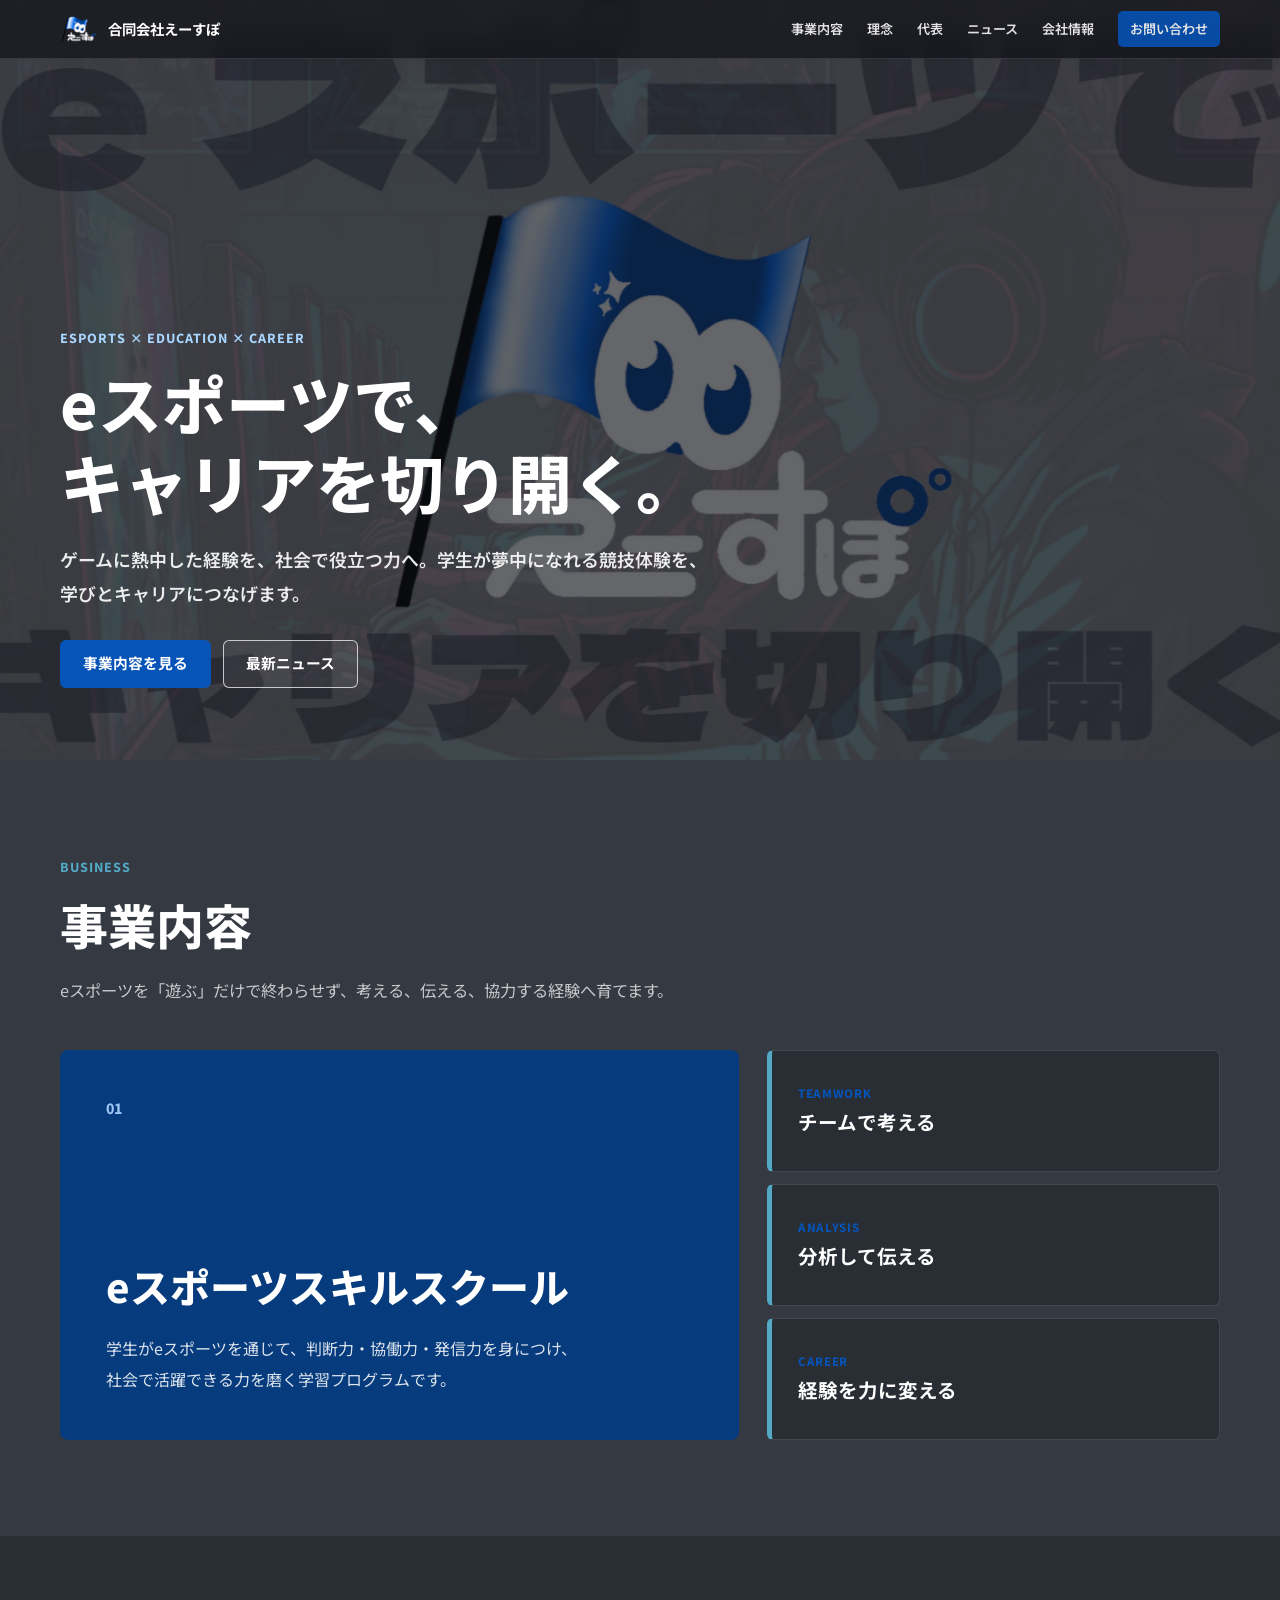
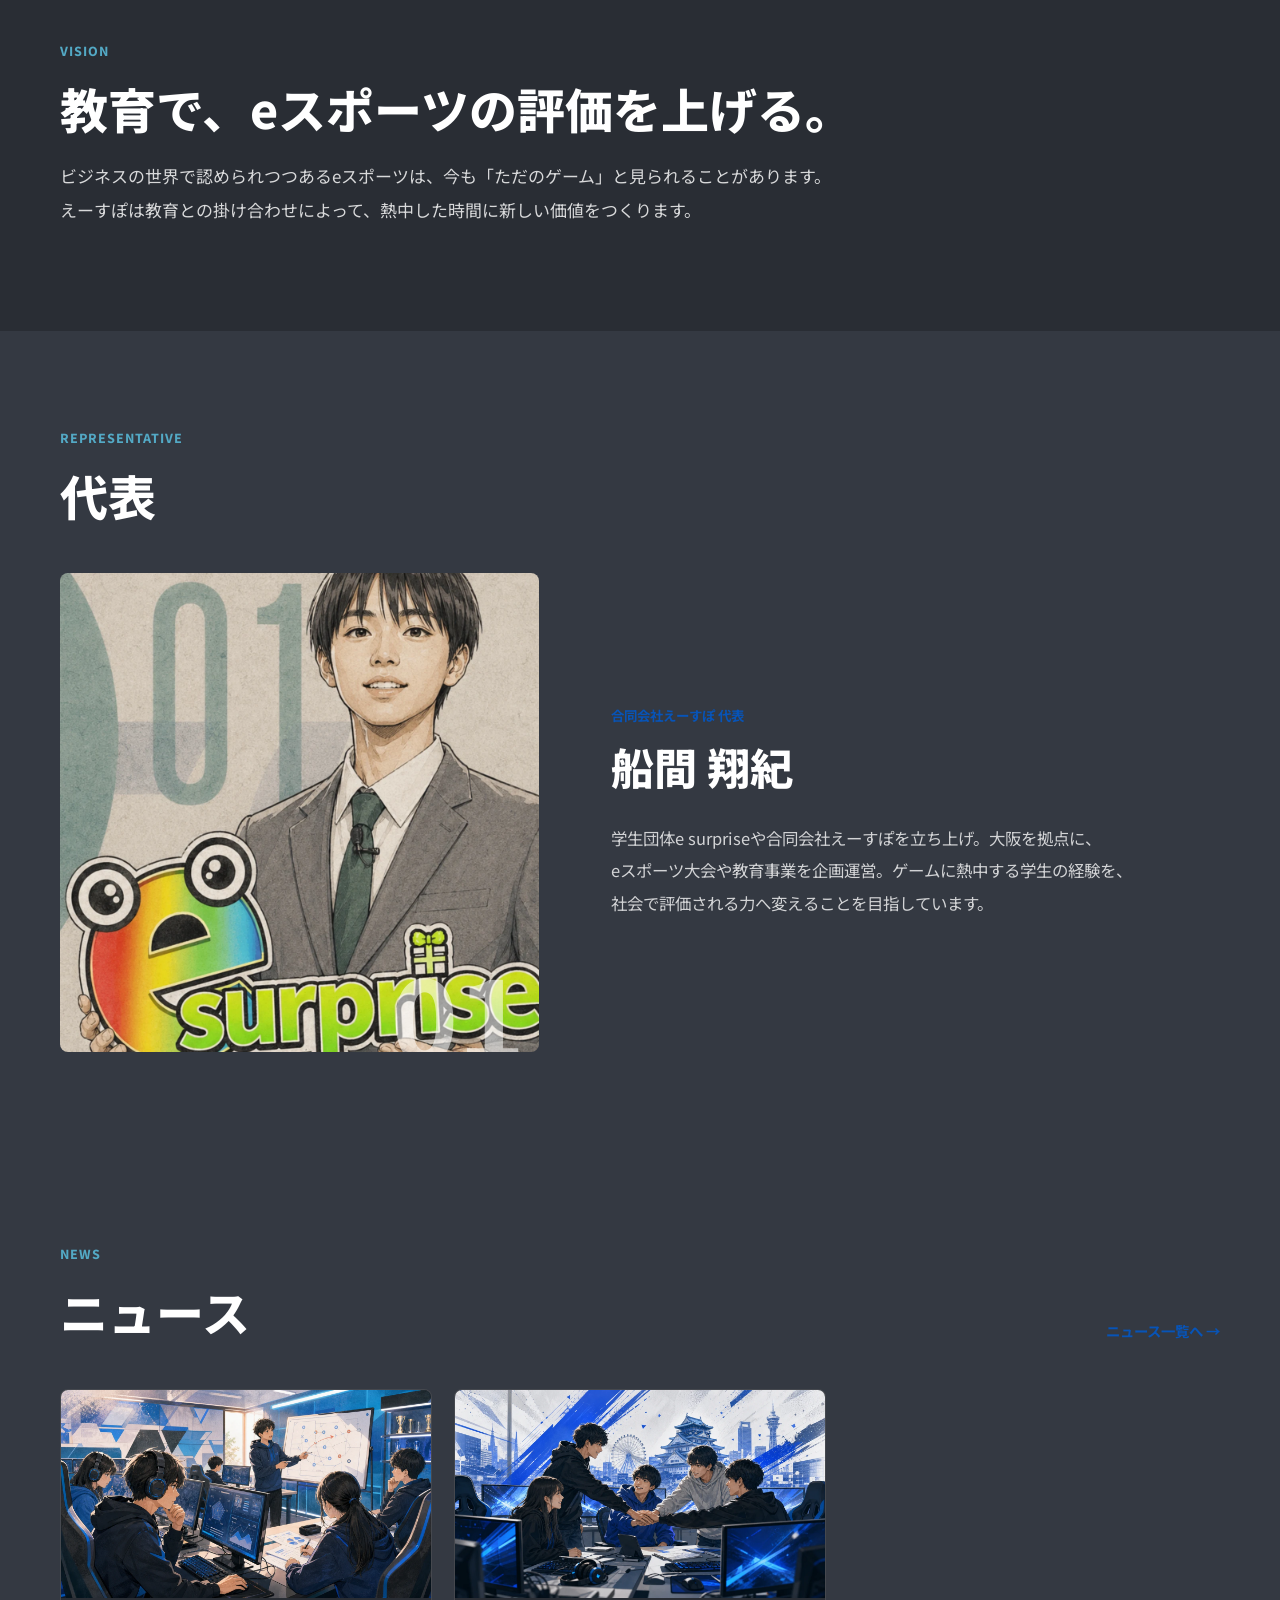
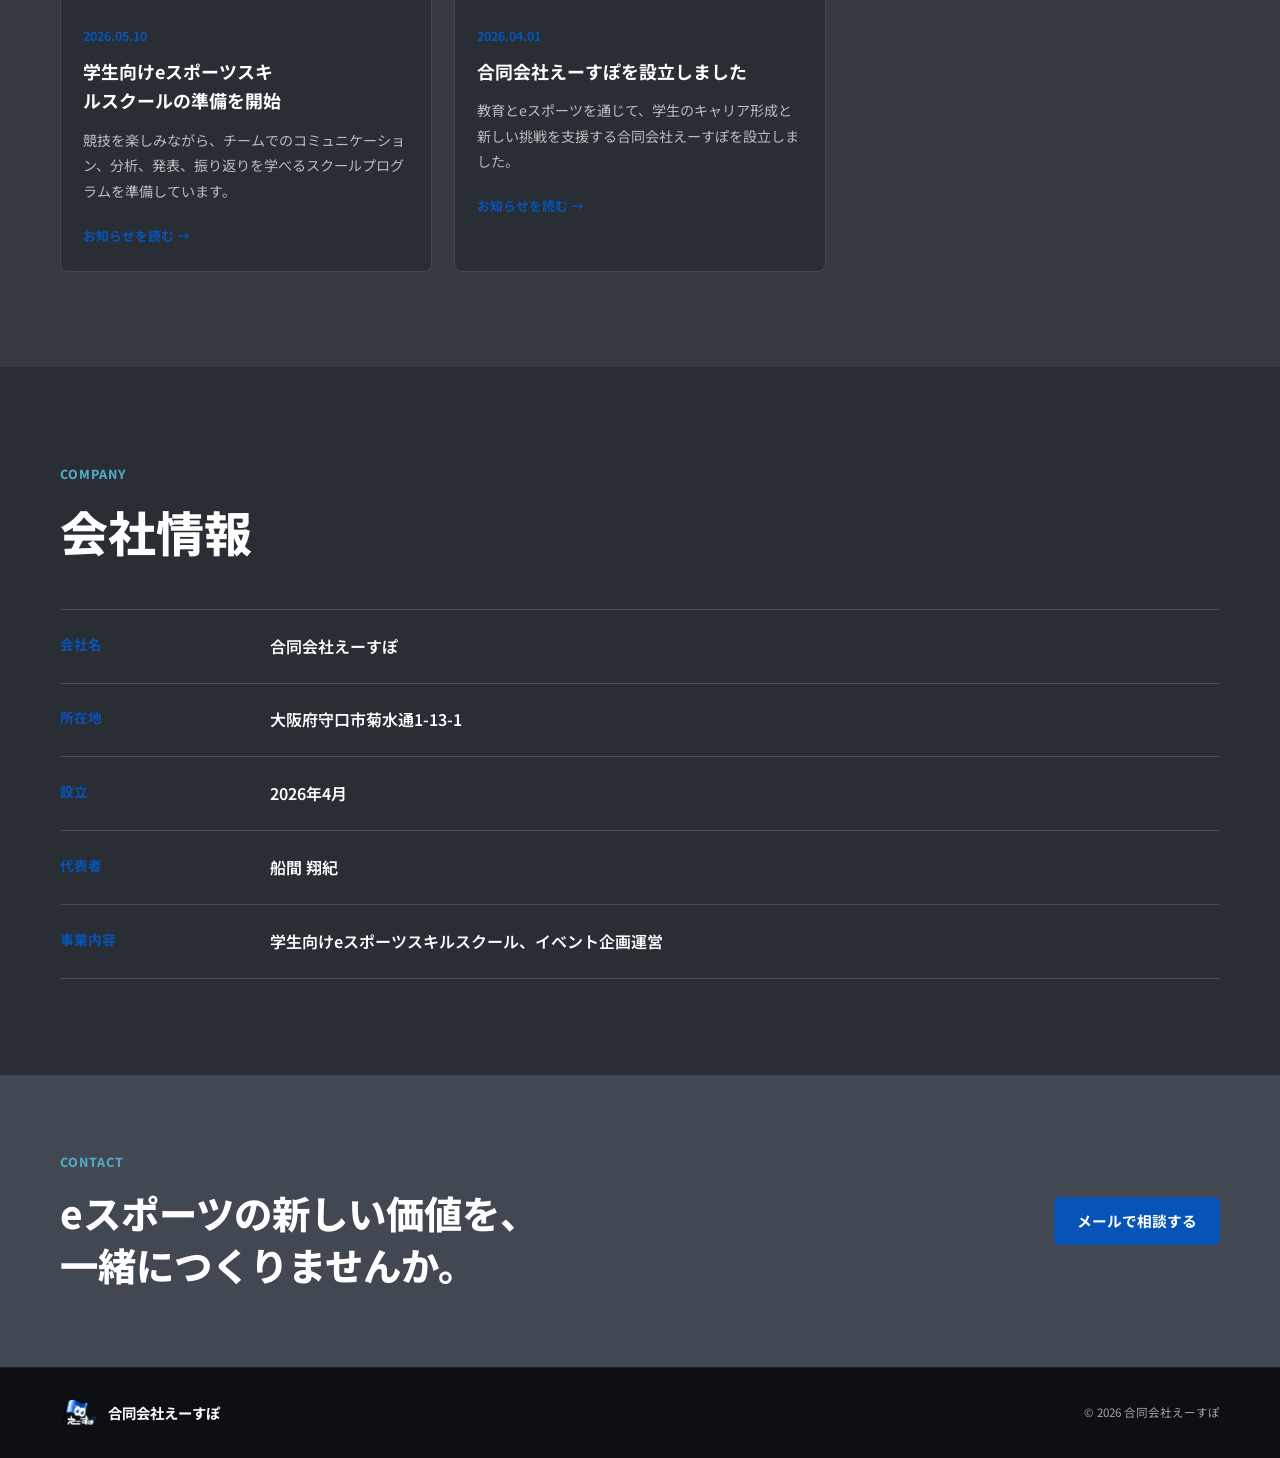
==== index.html @ 04898c67 "Fix mobile alignment and text wrapping" ====
<!doctype html>
<html lang="ja">
  <head>
    <meta charset="utf-8">
    <meta name="viewport" content="width=device-width, initial-scale=1">
    <title>合同会社えーすぽ | eスポーツ教育・学生キャリア支援</title>
    <meta name="description" content="大阪を拠点に、eスポーツを通じた学生向け教育、スキルスクール、イベント企画を行う合同会社えーすぽの公式サイトです。">
    <meta name="robots" content="index,follow,max-image-preview:large">
    <link rel="canonical" href="https://esupo.jp/">
    <link rel="icon" href="assets/logo.png" type="image/png">
    <meta property="og:type" content="website">
    <meta property="og:locale" content="ja_JP">
    <meta property="og:site_name" content="合同会社えーすぽ">
    <meta property="og:title" content="合同会社えーすぽ | eスポーツ教育・学生キャリア支援">
    <meta property="og:description" content="ゲームに熱中する学生の経験を、社会で評価される力へ。eスポーツと教育をつなぐ大阪の学生法人チームです。">
    <meta property="og:url" content="https://esupo.jp/">
    <meta property="og:image" content="https://esupo.jp/assets/hero.png">
    <meta name="twitter:card" content="summary_large_image">
    <link rel="preconnect" href="https://fonts.googleapis.com">
    <link rel="preconnect" href="https://fonts.gstatic.com" crossorigin>
    <link href="https://fonts.googleapis.com/css2?family=Noto+Sans+JP:wght@400;600;700;800&display=swap" rel="stylesheet">
    <link rel="stylesheet" href="styles.css">
    <script type="application/ld+json">
      {
        "@context": "https://schema.org",
        "@type": "Organization",
        "name": "合同会社えーすぽ",
        "url": "https://esupo.jp/",
        "logo": "https://esupo.jp/assets/logo.png",
        "description": "eスポーツを通じた学生向け教育、スキルスクール、イベント企画を行う大阪の法人学生チーム",
        "foundingDate": "2026-04",
        "founder": { "@type": "Person", "name": "船間 翔紀" },
        "address": {
          "@type": "PostalAddress",
          "addressRegion": "大阪府",
          "addressLocality": "守口市",
          "streetAddress": "菊水通1-13-1",
          "addressCountry": "JP"
        },
        "email": "mailto:esurprise01@outlook.jp"
      }
    </script>
  </head>
  <body data-page="home">
    <header class="site-header" data-header>
      <div class="header-inner">
        <a class="brand" href="#top" aria-label="合同会社えーすぽ ホーム">
          <img src="assets/logo.png" alt="" width="52" height="40">
          <span>合同会社えーすぽ</span>
        </a>
        <button class="nav-toggle" type="button" aria-label="メニューを開く" aria-expanded="false" data-nav-toggle>
          <span></span><span></span><span></span>
        </button>
        <nav class="nav" data-nav aria-label="メインナビゲーション">
          <a href="#business">事業内容</a>
          <a href="#vision">理念</a>
          <a href="#representative">代表</a>
          <a href="news.html">ニュース</a>
          <a href="#company">会社情報</a>
          <a class="nav-contact" href="#contact">お問い合わせ</a>
        </nav>
      </div>
    </header>

    <main>
      <section class="hero" id="top" aria-labelledby="hero-title">
        <div class="hero-media" aria-hidden="true"></div>
        <div class="hero-inner reveal">
          <p class="eyebrow">Esports × Education × Career</p>
          <h1 id="hero-title"><span class="hero-title-line">eスポーツで、</span><span class="hero-title-line"><span>キャリアを</span><span>切り開く。</span></span></h1>
          <p class="hero-lead"><span class="phrase-unit">ゲームに熱中した経験を、</span><span class="phrase-unit">社会で役立つ力へ。</span><span class="phrase-unit">学生が夢中になれる競技体験を、</span><span class="phrase-unit">学びとキャリアにつなげます。</span></p>
          <div class="hero-actions">
            <a class="button primary" href="#business">事業内容を見る</a>
            <a class="button secondary" href="news.html">最新ニュース</a>
          </div>
        </div>
      </section>

      <section class="section business-section" id="business" aria-labelledby="business-title">
        <div class="section-heading reveal">
          <p class="eyebrow">Business</p>
          <h2 id="business-title">事業内容</h2>
          <p><span class="phrase-unit">eスポーツを「遊ぶ」だけで終わらせず、</span><span class="phrase-unit">考える、伝える、協力する経験へ育てます。</span></p>
        </div>
        <div class="business-layout">
          <div class="business-feature reveal">
            <p class="feature-number">01</p>
            <h3><span>eスポーツ</span><span>スキルスクール</span></h3>
            <p><span class="phrase-unit">学生がeスポーツを通じて、</span><span class="phrase-unit">判断力・協働力・発信力を身につけ、</span><span class="phrase-unit">社会で活躍できる力を磨く</span><span class="phrase-unit">学習プログラムです。</span></p>
          </div>
          <ol class="outcome-list" aria-label="身につく力">
            <li class="reveal"><span>Teamwork</span><strong>チームで考える</strong></li>
            <li class="reveal"><span>Analysis</span><strong>分析して伝える</strong></li>
            <li class="reveal"><span>Career</span><strong>経験を力に変える</strong></li>
          </ol>
        </div>
      </section>

      <section class="vision-section" id="vision" aria-labelledby="vision-title">
        <div class="section inner reveal">
          <p class="eyebrow">Vision</p>
          <h2 id="vision-title"><span class="phrase-unit">教育で、</span><span class="phrase-unit">eスポーツの評価を上げる。</span></h2>
          <p><span class="phrase-unit">ビジネスの世界で認められつつある</span><span class="phrase-unit">eスポーツは、</span><span class="phrase-unit">今も「ただのゲーム」と</span><span class="phrase-unit">見られることがあります。</span><span class="phrase-unit">えーすぽは教育との掛け合わせによって、</span><span class="phrase-unit">熱中した時間に新しい価値をつくります。</span></p>
        </div>
      </section>

      <section class="section representative-section" id="representative" aria-labelledby="representative-title">
        <div class="section-heading reveal">
          <p class="eyebrow">Representative</p>
          <h2 id="representative-title">代表</h2>
        </div>
        <div class="representative-layout">
          <figure class="representative-photo reveal">
            <img src="assets/representative.webp" alt="合同会社えーすぽ代表 船間翔紀" width="1200" height="1200" loading="lazy">
          </figure>
          <div class="representative-copy reveal">
            <p class="role">合同会社えーすぽ 代表</p>
            <h3>船間 翔紀</h3>
            <p><span class="phrase-unit">学生団体e surpriseや</span><span class="phrase-unit">合同会社えーすぽを立ち上げ。</span><span class="phrase-unit">大阪を拠点に、</span><span class="phrase-unit">eスポーツ大会や教育事業を企画運営。</span><span class="phrase-unit">ゲームに熱中する学生の経験を、</span><span class="phrase-unit">社会で評価される力へ変えることを</span><span class="phrase-unit">目指しています。</span></p>
          </div>
        </div>
      </section>

      <section class="section news-section" aria-labelledby="news-title">
        <div class="section-heading heading-row reveal">
          <div>
            <p class="eyebrow">News</p>
            <h2 id="news-title">ニュース</h2>
          </div>
          <a class="text-link" href="news.html">ニュース一覧へ</a>
        </div>
        <div class="news-grid" data-news-list="home" aria-live="polite"></div>
      </section>

      <section class="company-section" id="company" aria-labelledby="company-title">
        <div class="section inner">
          <div class="section-heading reveal">
            <p class="eyebrow">Company</p>
            <h2 id="company-title">会社情報</h2>
          </div>
          <dl class="company-table">
            <div class="reveal"><dt>会社名</dt><dd>合同会社えーすぽ</dd></div>
            <div class="reveal"><dt>所在地</dt><dd><span class="phrase-unit">大阪府守口市</span><span class="phrase-unit">菊水通1-13-1</span></dd></div>
            <div class="reveal"><dt>設立</dt><dd>2026年4月</dd></div>
            <div class="reveal"><dt>代表者</dt><dd>船間 翔紀</dd></div>
            <div class="reveal"><dt>事業内容</dt><dd><span class="phrase-unit">学生向けeスポーツスキルスクール、</span><span class="phrase-unit">イベント企画運営</span></dd></div>
          </dl>
        </div>
      </section>

      <section class="contact-section" id="contact" aria-labelledby="contact-title">
        <div class="section inner contact-inner reveal">
          <div>
            <p class="eyebrow">Contact</p>
            <h2 id="contact-title"><span class="phrase-unit">eスポーツの新しい価値を、</span><span class="phrase-unit">一緒につくりませんか。</span></h2>
          </div>
          <a class="button primary" href="mailto:esurprise01@outlook.jp">メールで相談する</a>
        </div>
      </section>
    </main>

    <footer class="footer">
      <div class="footer-inner">
        <a class="brand footer-brand" href="#top"><img src="assets/logo.png" alt="" width="52" height="40"><span>合同会社えーすぽ</span></a>
        <p>&copy; 2026 合同会社えーすぽ</p>
      </div>
    </footer>

    <script src="news-data.js"></script>
    <script src="script.js"></script>
  </body>
</html>
---- styles.css ----
:root {
  --blue: #0754b8;
  --blue-dark: #063b7d;
  --cyan: #53a9c5;
  --ink: #17191e;
  --ink-soft: #343942;
  --vision: #343942;
  --vision-deep: #292d34;
  --vision-soft: #424852;
  --paper: #f7f8fa;
  --white: #ffffff;
  --muted: #626a75;
  --line: #dce1e7;
  --max: 1160px;
  --header-height: 58px;
}

* {
  box-sizing: border-box;
}

html {
  scroll-behavior: smooth;
  scroll-padding-top: calc(var(--header-height) + 18px);
  overflow-x: clip;
}

body {
  margin: 0;
  overflow-x: clip;
  background: var(--vision);
  color: var(--white);
  font-family: "Noto Sans JP", system-ui, sans-serif;
  font-size: 16px;
  font-weight: 400;
  letter-spacing: 0;
  line-height: 1.8;
}

img {
  display: block;
  max-width: 100%;
}

a {
  color: inherit;
  text-decoration: none;
}

button,
input,
textarea,
select {
  font: inherit;
}

h1,
h2,
h3,
p,
figure,
ol,
dl {
  margin-top: 0;
}

h1,
h2,
h3 {
  line-height: 1.35;
  text-wrap: balance;
  word-break: normal;
  overflow-wrap: break-word;
  line-break: strict;
}

p,
dd {
  text-wrap: pretty;
  word-break: normal;
  overflow-wrap: break-word;
  line-break: strict;
}

.phrase-unit {
  display: inline-block;
}

.site-header {
  position: fixed;
  inset: 0 0 auto;
  z-index: 50;
  min-height: var(--header-height);
  background: rgba(18, 20, 25, 0.72);
  border-bottom: 1px solid rgba(255, 255, 255, 0.12);
  backdrop-filter: blur(14px);
  -webkit-backdrop-filter: blur(14px);
  transition: background 180ms ease, box-shadow 180ms ease;
}

.site-header.is-scrolled,
.site-header.is-compact {
  background: rgba(18, 20, 25, 0.94);
  box-shadow: 0 8px 30px rgba(0, 0, 0, 0.16);
}

.header-inner {
  width: min(var(--max), calc(100% - 40px));
  min-height: var(--header-height);
  display: flex;
  align-items: center;
  justify-content: space-between;
  gap: 28px;
  margin: 0 auto;
}

.brand {
  min-width: 0;
  display: inline-flex;
  align-items: center;
  gap: 10px;
  color: var(--white);
  font-size: 0.9rem;
  font-weight: 700;
  white-space: nowrap;
}

.brand img {
  width: 38px;
  height: 34px;
  object-fit: contain;
}

.nav {
  display: flex;
  align-items: center;
  gap: 24px;
  color: var(--white);
  font-size: 0.82rem;
  font-weight: 600;
}

.nav a {
  opacity: 0.88;
  transition: opacity 160ms ease, color 160ms ease;
}

.nav a:hover,
.nav a[aria-current="page"] {
  color: #a9d6ff;
  opacity: 1;
}

.nav-contact {
  padding: 6px 12px;
  background: var(--blue);
  border-radius: 5px;
}

.nav a.nav-contact:hover {
  color: var(--white);
  background: #1767c9;
}

.nav-toggle {
  display: none;
  width: 42px;
  height: 42px;
  padding: 9px;
  border: 0;
  background: transparent;
  cursor: pointer;
}

.nav-toggle span {
  display: block;
  width: 24px;
  height: 2px;
  margin: 5px 0;
  background: var(--white);
  transition: transform 160ms ease, opacity 160ms ease;
}

.hero {
  position: relative;
  min-height: min(760px, 86svh);
  display: grid;
  align-items: end;
  overflow: hidden;
  padding: calc(var(--header-height) + 64px) 20px 72px;
  color: var(--white);
  background: var(--ink);
}

.hero-media {
  position: absolute;
  inset: 0;
  background-image: url("assets/hero.png");
  background-position: center;
  background-size: cover;
  transform: scale(1.02) translateY(var(--hero-shift, 0));
  will-change: transform;
}

.hero::after {
  content: "";
  position: absolute;
  inset: 0;
  background: rgba(13, 16, 21, 0.64);
}

.hero-inner {
  position: relative;
  z-index: 1;
  width: min(var(--max), 100%);
  margin: 0 auto;
}

.eyebrow {
  margin-bottom: 14px;
  color: var(--cyan);
  font-size: 0.78rem;
  font-weight: 800;
  letter-spacing: 0.08em;
  text-transform: uppercase;
}

.hero .eyebrow {
  color: #a9d6ff;
}

.hero h1 {
  max-width: 12em;
  margin-bottom: 22px;
  font-size: 4rem;
  font-weight: 800;
  line-height: 1.22;
}

.hero-title-line {
  display: block;
}

.hero-title-line > span {
  display: inline-block;
}

.hero-lead {
  max-width: 670px;
  margin-bottom: 30px;
  color: rgba(255, 255, 255, 0.9);
  font-size: 1.12rem;
  font-weight: 600;
  line-height: 1.9;
}

.hero-actions {
  display: flex;
  flex-wrap: wrap;
  gap: 12px;
}

.button {
  min-height: 48px;
  display: inline-flex;
  align-items: center;
  justify-content: center;
  padding: 0 22px;
  border: 1px solid transparent;
  border-radius: 6px;
  font-size: 0.92rem;
  font-weight: 700;
  transition: transform 160ms ease, background 160ms ease, box-shadow 160ms ease;
}

.button:hover {
  transform: translateY(-2px);
  box-shadow: 0 10px 26px rgba(0, 0, 0, 0.18);
}

.button.primary {
  color: var(--white);
  background: var(--blue);
}

.button.primary:hover {
  background: #1767c9;
}

.button.secondary {
  color: var(--white);
  background: rgba(255, 255, 255, 0.06);
  border-color: rgba(255, 255, 255, 0.72);
}

.section {
  width: min(var(--max), calc(100% - 40px));
  margin: 0 auto;
  padding: 96px 0;
}

.section.inner {
  width: min(var(--max), calc(100% - 40px));
}

.section-heading {
  max-width: 720px;
  margin-bottom: 44px;
}

.section-heading h2,
.vision-section h2,
.contact-section h2,
.page-hero h1 {
  margin-bottom: 18px;
  font-size: 3rem;
  font-weight: 800;
}

.section-heading > p:last-child,
.page-hero p:last-child {
  margin-bottom: 0;
  color: rgba(255, 255, 255, 0.72);
  font-size: 1.02rem;
  line-height: 1.9;
}

.business-layout {
  display: grid;
  grid-template-columns: minmax(0, 1.2fr) minmax(300px, 0.8fr);
  gap: 28px;
}

.business-feature {
  min-height: 390px;
  display: flex;
  flex-direction: column;
  justify-content: flex-end;
  padding: 46px;
  color: var(--white);
  background: var(--blue-dark);
  border-radius: 8px;
}

.feature-number {
  margin-bottom: auto;
  color: #9fc8f6;
  font-size: 0.88rem;
  font-weight: 800;
}

.business-feature h3 {
  margin-bottom: 20px;
  font-size: 2.5rem;
  font-weight: 800;
}

.business-feature h3 span {
  display: inline-block;
}

.business-feature > p:last-child {
  max-width: 650px;
  margin-bottom: 0;
  color: rgba(255, 255, 255, 0.86);
  line-height: 1.9;
}

.outcome-list {
  display: grid;
  gap: 12px;
  margin: 0;
  padding: 0;
  list-style: none;
}

.outcome-list li {
  min-height: 116px;
  display: flex;
  flex-direction: column;
  justify-content: center;
  padding: 22px 26px;
  background: var(--vision-deep);
  border: 1px solid rgba(255, 255, 255, 0.13);
  border-left: 5px solid var(--cyan);
  border-radius: 6px;
}

.outcome-list span {
  color: var(--blue);
  font-size: 0.72rem;
  font-weight: 800;
  letter-spacing: 0.06em;
  text-transform: uppercase;
}

.outcome-list strong {
  font-size: 1.22rem;
}

.vision-section {
  color: var(--white);
  background: var(--vision-deep);
}

.vision-section .section {
  padding-top: 104px;
  padding-bottom: 104px;
}

.vision-section h2 {
  max-width: 900px;
}

.vision-section .inner > p:last-child {
  max-width: 820px;
  margin-bottom: 0;
  color: rgba(255, 255, 255, 0.82);
  font-size: 1.06rem;
  line-height: 2;
}

.representative-layout {
  display: grid;
  grid-template-columns: minmax(320px, 0.88fr) minmax(0, 1.12fr);
  align-items: center;
  gap: 72px;
}

.representative-photo {
  position: relative;
  aspect-ratio: 1;
  margin: 0;
  overflow: hidden;
  background: #e3e2dc;
  border-radius: 8px;
}

.representative-photo::after {
  content: "01";
  position: absolute;
  right: 14px;
  bottom: -18px;
  color: rgba(255, 255, 255, 0.55);
  font-size: 7rem;
  font-weight: 800;
  line-height: 1;
}

.representative-photo img {
  width: 100%;
  height: 100%;
  object-fit: cover;
}

.representative-copy .role {
  margin-bottom: 10px;
  color: var(--blue);
  font-size: 0.84rem;
  font-weight: 700;
}

.representative-copy h3 {
  margin-bottom: 26px;
  font-size: 2.7rem;
  font-weight: 800;
}

.representative-copy > p:last-child {
  max-width: 620px;
  margin-bottom: 0;
  color: rgba(255, 255, 255, 0.78);
  font-size: 1.03rem;
  line-height: 2;
}

.heading-row {
  max-width: none;
  display: flex;
  align-items: end;
  justify-content: space-between;
  gap: 24px;
}

.heading-row h2 {
  margin-bottom: 0;
}

.text-link {
  color: var(--blue);
  font-size: 0.9rem;
  font-weight: 700;
}

.text-link::after {
  content: " →";
}

.news-grid {
  display: grid;
  grid-template-columns: repeat(3, minmax(0, 1fr));
  gap: 22px;
}

.news-grid.archive {
  grid-template-columns: repeat(2, minmax(0, 1fr));
}

.news-card {
  min-width: 0;
  overflow: hidden;
  background: var(--vision-deep);
  border: 1px solid rgba(255, 255, 255, 0.13);
  border-radius: 8px;
  transition: transform 180ms ease, box-shadow 180ms ease;
}

.news-card:hover {
  transform: translateY(-4px);
  box-shadow: 0 18px 36px rgba(20, 35, 55, 0.11);
}

.news-image {
  aspect-ratio: 16 / 9;
  overflow: hidden;
  background: #e8ebef;
}

.news-image img {
  width: 100%;
  height: 100%;
  object-fit: cover;
  transition: transform 400ms ease;
}

.news-card:hover .news-image img {
  transform: scale(1.025);
}

.news-card-copy {
  padding: 22px;
}

.news-card time {
  color: var(--blue);
  font-size: 0.78rem;
  font-weight: 700;
}

.news-card h3 {
  margin: 8px 0 12px;
  font-size: 1.12rem;
  font-weight: 700;
  line-height: 1.65;
}

.news-card p {
  margin-bottom: 16px;
  color: rgba(255, 255, 255, 0.68);
  font-size: 0.88rem;
  line-height: 1.8;
}

.read-more {
  color: var(--blue);
  font-size: 0.8rem;
  font-weight: 700;
}

.company-section {
  background: var(--vision-deep);
}

.company-table {
  margin-bottom: 0;
  border-top: 1px solid rgba(255, 255, 255, 0.14);
}

.company-table > div {
  display: grid;
  grid-template-columns: 180px 1fr;
  gap: 30px;
  padding: 22px 0;
  border-bottom: 1px solid rgba(255, 255, 255, 0.14);
}

.company-table dt {
  color: var(--blue);
  font-size: 0.85rem;
  font-weight: 700;
}

.company-table dd {
  margin: 0;
  font-weight: 600;
}

.contact-section {
  color: var(--white);
  background: var(--vision-soft);
}

.contact-inner {
  display: flex;
  align-items: center;
  justify-content: space-between;
  gap: 42px;
  padding-top: 76px;
  padding-bottom: 76px;
}

.contact-section h2 {
  max-width: 760px;
  margin-bottom: 0;
  font-size: 2.4rem;
}

.footer {
  color: var(--white);
  background: #0d0f13;
  border-top: 1px solid rgba(255, 255, 255, 0.08);
}

.footer-inner {
  width: min(var(--max), calc(100% - 40px));
  min-height: 90px;
  display: flex;
  align-items: center;
  justify-content: space-between;
  gap: 20px;
  margin: 0 auto;
}

.footer p {
  margin: 0;
  color: rgba(255, 255, 255, 0.62);
  font-size: 0.72rem;
}

.page-hero {
  padding-top: var(--header-height);
  color: var(--white);
  background: var(--vision-deep);
}

.page-hero .section {
  padding-top: 92px;
  padding-bottom: 74px;
}

.page-hero h1 {
  margin-bottom: 14px;
}

.page-hero p:last-child {
  color: rgba(255, 255, 255, 0.76);
}

.news-archive {
  min-height: 50vh;
}

.empty-news {
  grid-column: 1 / -1;
  padding: 40px;
  color: rgba(255, 255, 255, 0.72);
  text-align: center;
  background: var(--vision-deep);
  border: 1px solid rgba(255, 255, 255, 0.13);
  border-radius: 8px;
}

.reveal {
  --reveal-x: -42px;
  opacity: 0;
  transform: translate3d(var(--reveal-x), 14px, 0);
  transition: opacity 680ms ease, transform 680ms cubic-bezier(.2, .72, .2, 1);
  will-change: opacity, transform;
}

.reveal.reveal-from-right {
  --reveal-x: 42px;
}

.reveal.is-visible {
  opacity: 1;
  transform: translate3d(0, 0, 0);
}

.desktop-only {
  display: initial;
}

/* News editor */
.admin-body {
  background: #eef1f5;
  color: var(--ink);
}

.admin-shell {
  width: min(1180px, calc(100% - 32px));
  margin: 0 auto;
  padding: 32px 0 70px;
}

.admin-topbar {
  display: flex;
  align-items: center;
  justify-content: space-between;
  gap: 20px;
  margin-bottom: 28px;
}

.admin-title h1 {
  margin-bottom: 4px;
  font-size: 1.8rem;
}

.admin-title p {
  margin-bottom: 0;
  color: var(--muted);
  font-size: 0.88rem;
}

.admin-grid {
  display: grid;
  grid-template-columns: minmax(0, 0.9fr) minmax(340px, 1.1fr);
  gap: 24px;
  align-items: start;
}

.admin-panel {
  padding: 26px;
  background: var(--white);
  border: 1px solid var(--line);
  border-radius: 8px;
}

.admin-panel h2 {
  margin-bottom: 20px;
  font-size: 1.25rem;
}

.field {
  margin-bottom: 17px;
}

.field label {
  display: block;
  margin-bottom: 6px;
  font-size: 0.82rem;
  font-weight: 700;
}

.field input,
.field textarea,
.field select {
  width: 100%;
  padding: 10px 12px;
  color: var(--ink);
  background: var(--white);
  border: 1px solid #bdc5cf;
  border-radius: 5px;
}

.field textarea {
  min-height: 110px;
  resize: vertical;
}

.field-help {
  margin: 6px 0 0;
  color: var(--muted);
  font-size: 0.72rem;
  line-height: 1.6;
}

.admin-actions {
  display: flex;
  flex-wrap: wrap;
  gap: 10px;
}

.admin-button {
  min-height: 42px;
  padding: 0 16px;
  border: 1px solid var(--line);
  border-radius: 5px;
  background: var(--white);
  color: var(--ink);
  font-size: 0.82rem;
  font-weight: 700;
  cursor: pointer;
}

.admin-button.primary {
  color: var(--white);
  background: var(--blue);
  border-color: var(--blue);
}

.admin-button.danger {
  color: #a42929;
  border-color: #e4baba;
}

.editor-news-list {
  display: grid;
  gap: 12px;
}

.editor-news-item {
  display: grid;
  grid-template-columns: 96px 1fr auto;
  gap: 14px;
  align-items: center;
  padding: 12px;
  border: 1px solid var(--line);
  border-radius: 6px;
}

.editor-news-item img {
  width: 96px;
  height: 64px;
  object-fit: cover;
  border-radius: 4px;
}

.editor-news-item h3 {
  margin: 2px 0;
  font-size: 0.9rem;
  line-height: 1.5;
}

.editor-news-item time {
  color: var(--blue);
  font-size: 0.7rem;
}

.editor-item-actions {
  display: flex;
  gap: 6px;
}

.editor-item-actions button {
  width: 36px;
  height: 36px;
  border: 1px solid var(--line);
  border-radius: 5px;
  background: var(--white);
  cursor: pointer;
}

.admin-notice {
  margin-bottom: 24px;
  padding: 14px 18px;
  color: #284661;
  background: #e2f0f7;
  border-left: 4px solid var(--cyan);
  font-size: 0.82rem;
  line-height: 1.7;
}

.admin-status {
  min-height: 1.5em;
  margin: 12px 0 0;
  color: var(--blue);
  font-size: 0.78rem;
  font-weight: 700;
}

@media (max-width: 980px) {
  .nav {
    gap: 14px;
  }

  .hero h1 {
    font-size: 3.3rem;
  }

  .news-grid {
    grid-template-columns: repeat(2, minmax(0, 1fr));
  }

  .representative-layout {
    gap: 44px;
  }

  .admin-grid {
    grid-template-columns: 1fr;
  }
}

@media (max-width: 780px) {
  :root {
    --header-height: 54px;
  }

  body {
    font-size: 15px;
    line-height: 1.85;
  }

  .header-inner {
    width: calc(100% - 28px);
  }

  .brand span {
    font-size: 0.78rem;
  }

  .brand img {
    width: 34px;
    height: 31px;
  }

  .nav-toggle {
    display: block;
  }

  .nav {
    position: absolute;
    top: 100%;
    left: 0;
    width: 100%;
    display: none;
    flex-direction: column;
    align-items: stretch;
    gap: 0;
    padding: 10px 18px 18px;
    background: rgba(18, 20, 25, 0.97);
  }

  .nav.is-open {
    display: flex;
  }

  .nav a {
    padding: 12px 4px;
    border-bottom: 1px solid rgba(255, 255, 255, 0.1);
  }

  .nav-contact {
    margin-top: 8px;
    text-align: center;
    border-bottom: 0 !important;
  }

  .hero {
    min-height: 690px;
    padding: calc(var(--header-height) + 50px) 18px 46px;
  }

  .hero-media {
    background-position: 58% center;
  }

  .hero h1 {
    max-width: 10.5em;
    margin-bottom: 18px;
    font-size: 2.55rem;
    line-height: 1.35;
  }

  .hero-lead {
    max-width: 34em;
    font-size: 1rem;
    font-weight: 600;
    line-height: 1.9;
  }

  .section,
  .section.inner {
    width: calc(100% - 32px);
    padding: 72px 0;
  }

  .section-heading {
    margin-bottom: 32px;
  }

  .section-heading h2,
  .vision-section h2,
  .page-hero h1 {
    font-size: 2.25rem;
  }

  .business-layout,
  .representative-layout,
  .news-grid,
  .news-grid.archive {
    grid-template-columns: 1fr;
  }

  .business-feature {
    min-height: 330px;
    padding: 30px 24px;
  }

  .business-feature h3 {
    font-size: 2rem;
  }

  .vision-section .section {
    padding-top: 78px;
    padding-bottom: 78px;
  }

  .representative-layout {
    gap: 34px;
  }

  .representative-copy h3 {
    font-size: 2.2rem;
  }

  .representative-copy > p:last-child {
    font-size: 0.98rem;
  }

  .heading-row {
    align-items: flex-end;
  }

  .company-table > div {
    grid-template-columns: 1fr;
    gap: 6px;
    padding: 18px 0;
  }

  .contact-inner {
    align-items: flex-start;
    flex-direction: column;
    gap: 26px;
  }

  .contact-section h2 {
    font-size: 2rem;
  }

  .footer-inner {
    min-height: 110px;
    align-items: flex-start;
    flex-direction: column;
    justify-content: center;
    gap: 10px;
  }

  .page-hero .section {
    padding-top: 74px;
    padding-bottom: 60px;
  }

  .desktop-only {
    display: none;
  }

  .reveal {
    --reveal-x: -26px;
  }

  .reveal.reveal-from-right {
    --reveal-x: 26px;
  }

  .admin-topbar {
    align-items: flex-start;
    flex-direction: column;
  }

  .editor-news-item {
    grid-template-columns: 76px 1fr;
  }

  .editor-news-item img {
    width: 76px;
    height: 56px;
  }

  .editor-item-actions {
    grid-column: 1 / -1;
    justify-content: flex-end;
  }
}

@media (max-width: 420px) {
  .hero {
    min-height: 650px;
  }

  .hero h1 {
    font-size: 2.08rem;
  }

  .hero-actions {
    display: grid;
  }

  .button {
    width: 100%;
  }

  .section-heading h2,
  .vision-section h2,
  .page-hero h1 {
    font-size: 2rem;
  }

  .heading-row {
    align-items: flex-start;
    flex-direction: column;
  }

  .contact-section h2 {
    font-size: 1.72rem;
  }
}

@media (prefers-reduced-motion: reduce) {
  html {
    scroll-behavior: auto;
  }

  *,
  *::before,
  *::after {
    scroll-behavior: auto !important;
    transition-duration: 0.01ms !important;
  }

  .reveal {
    opacity: 1;
    transform: none;
  }
}
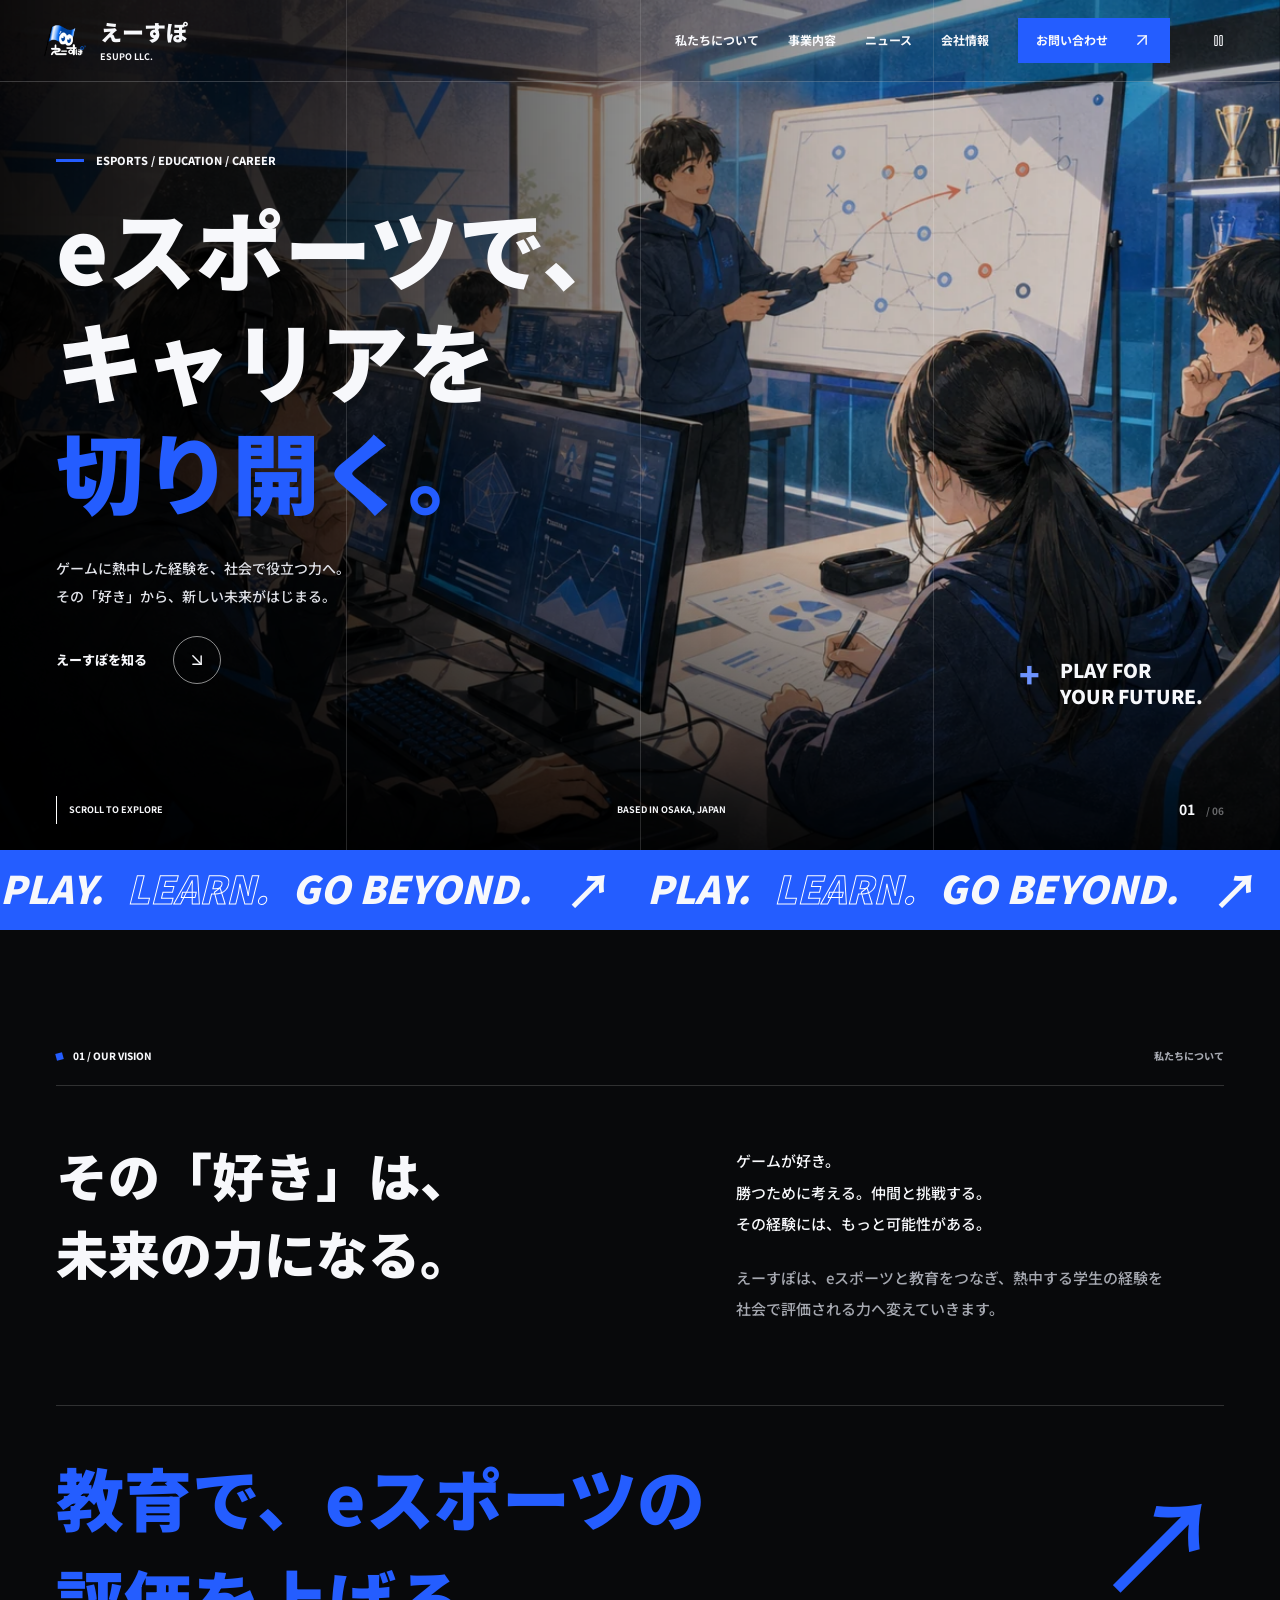
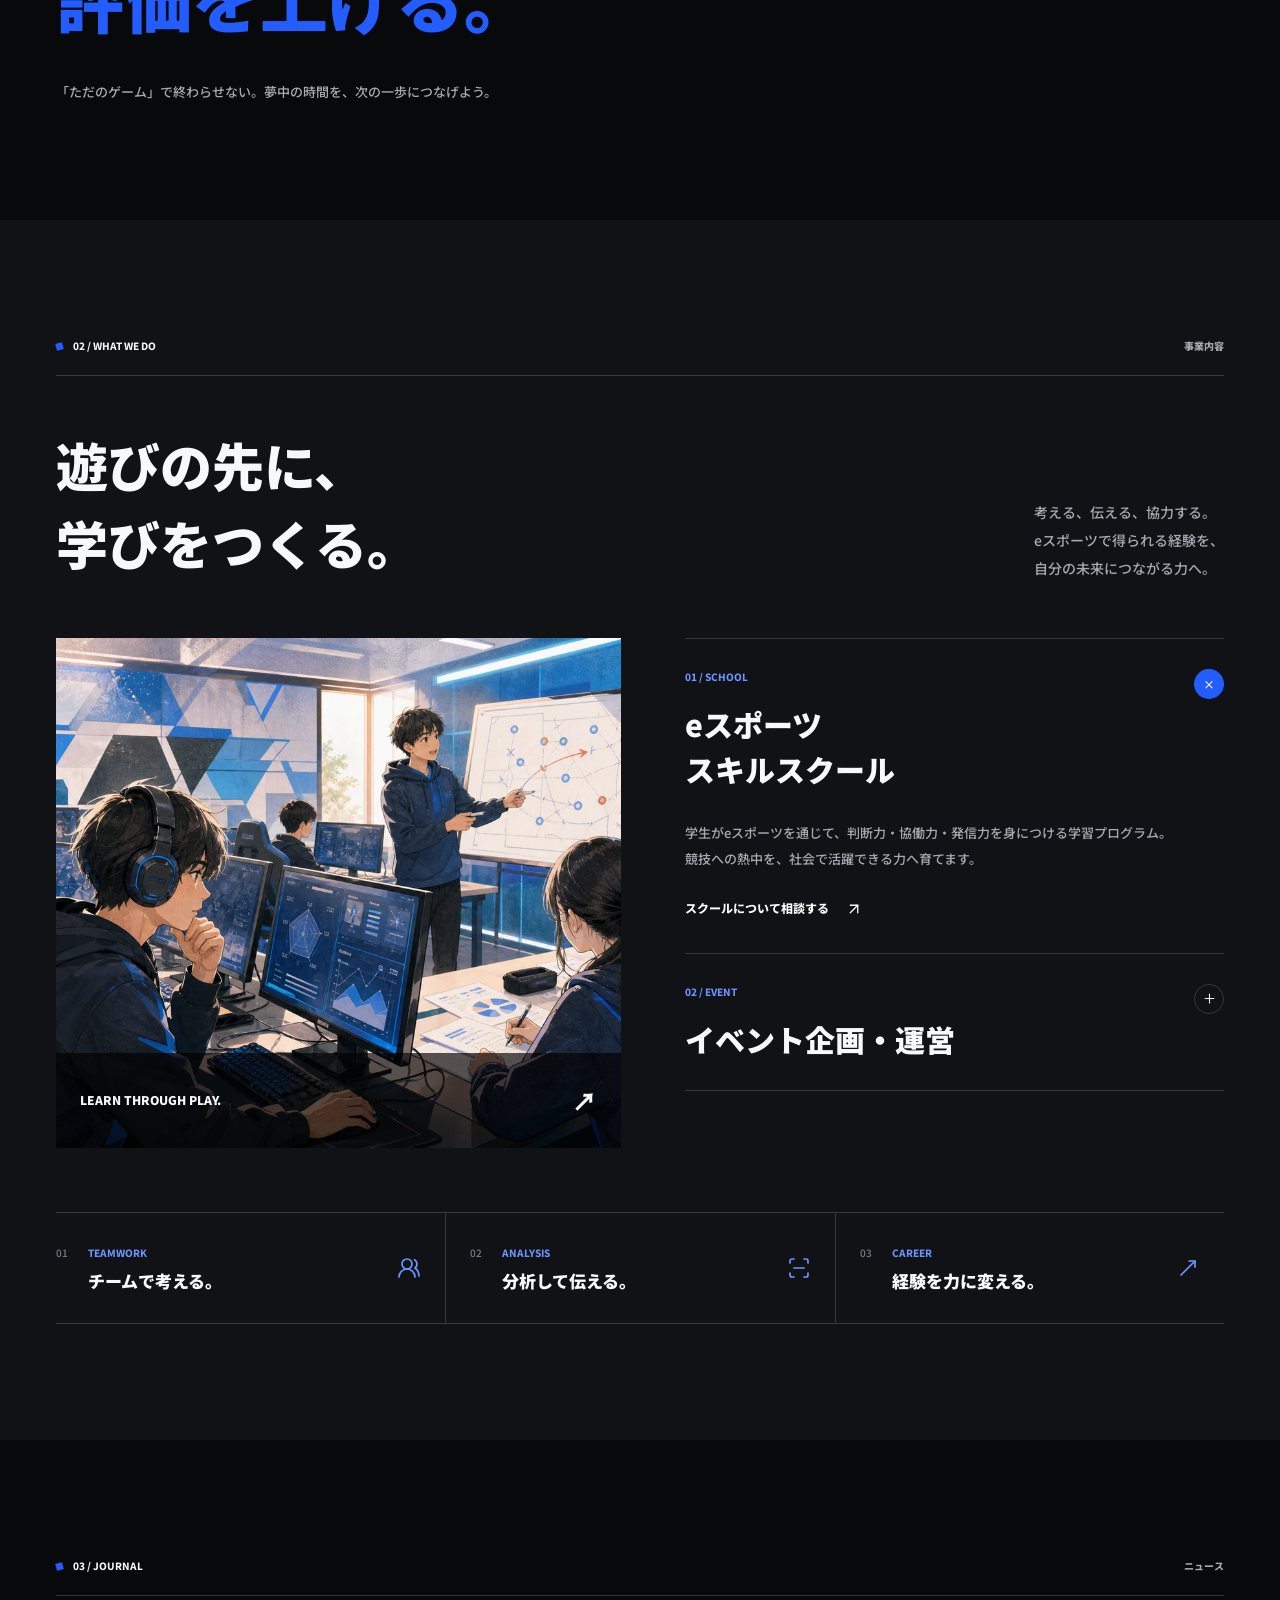
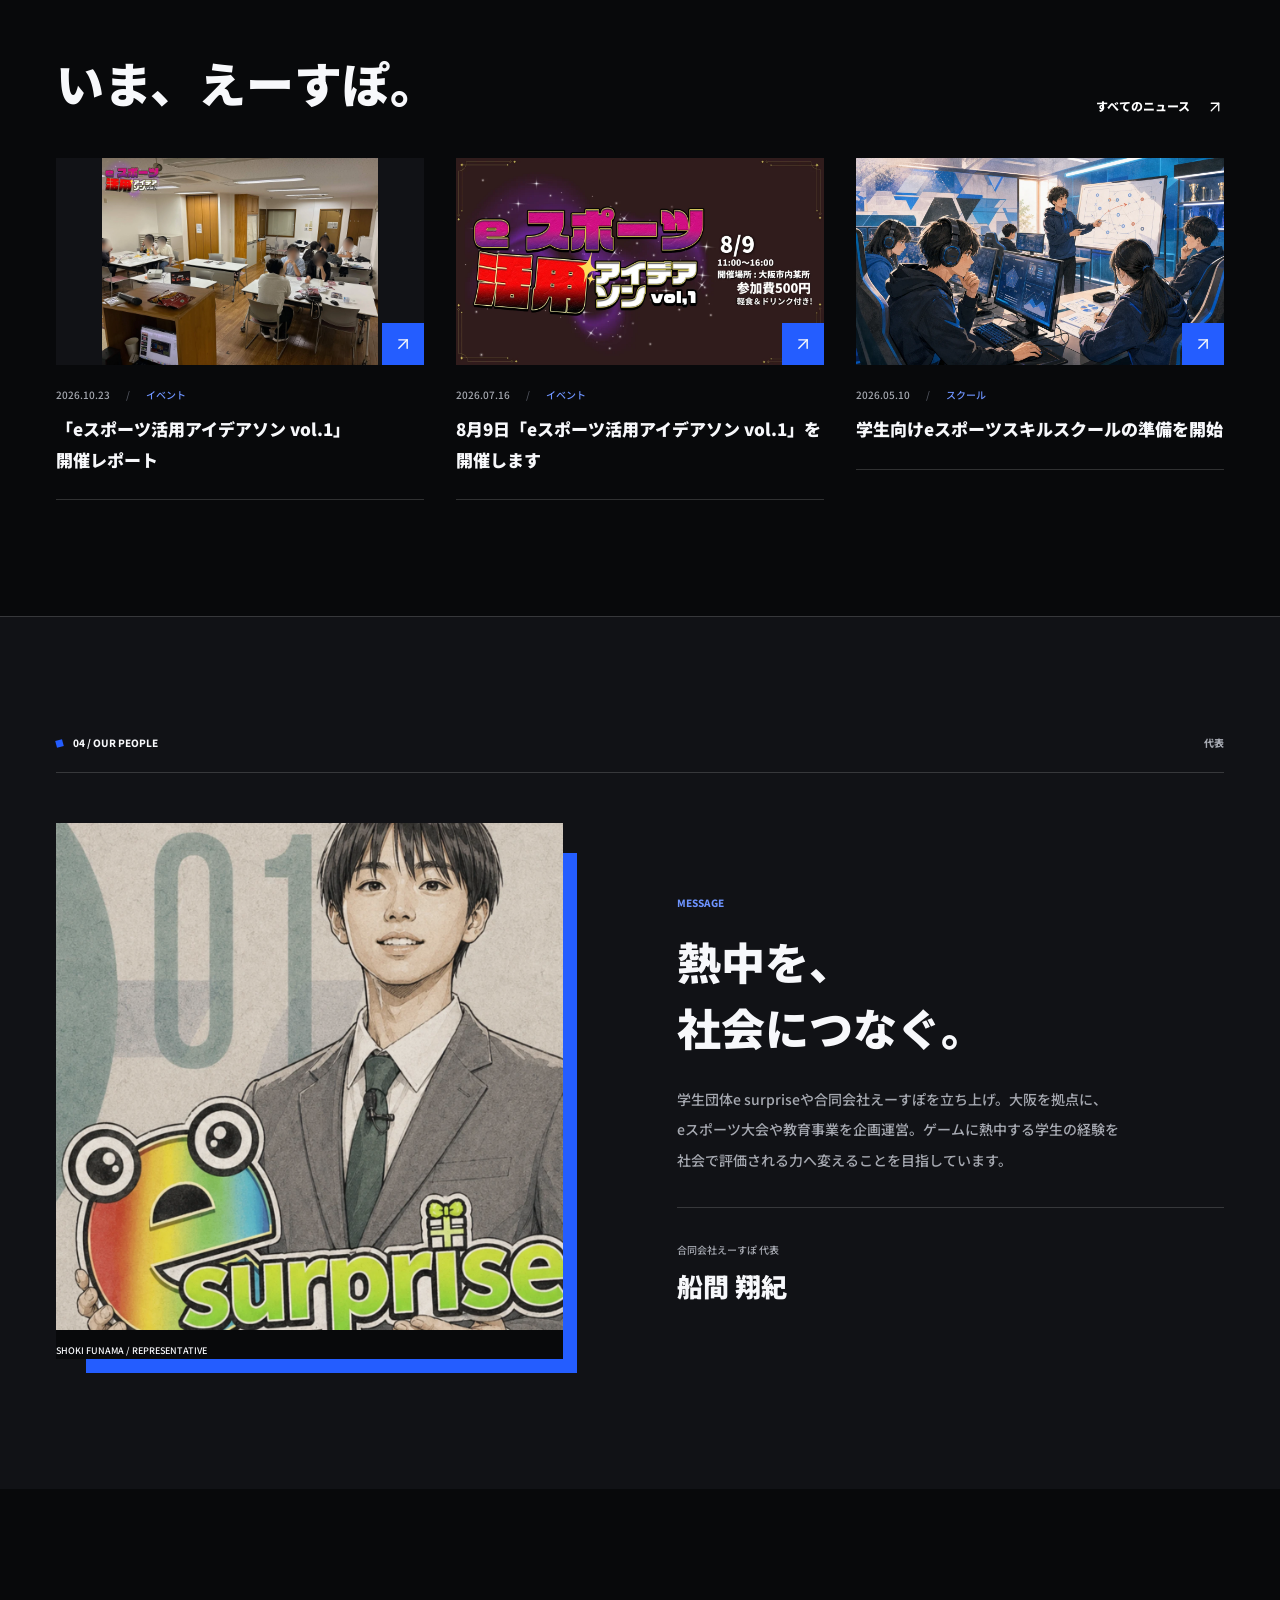
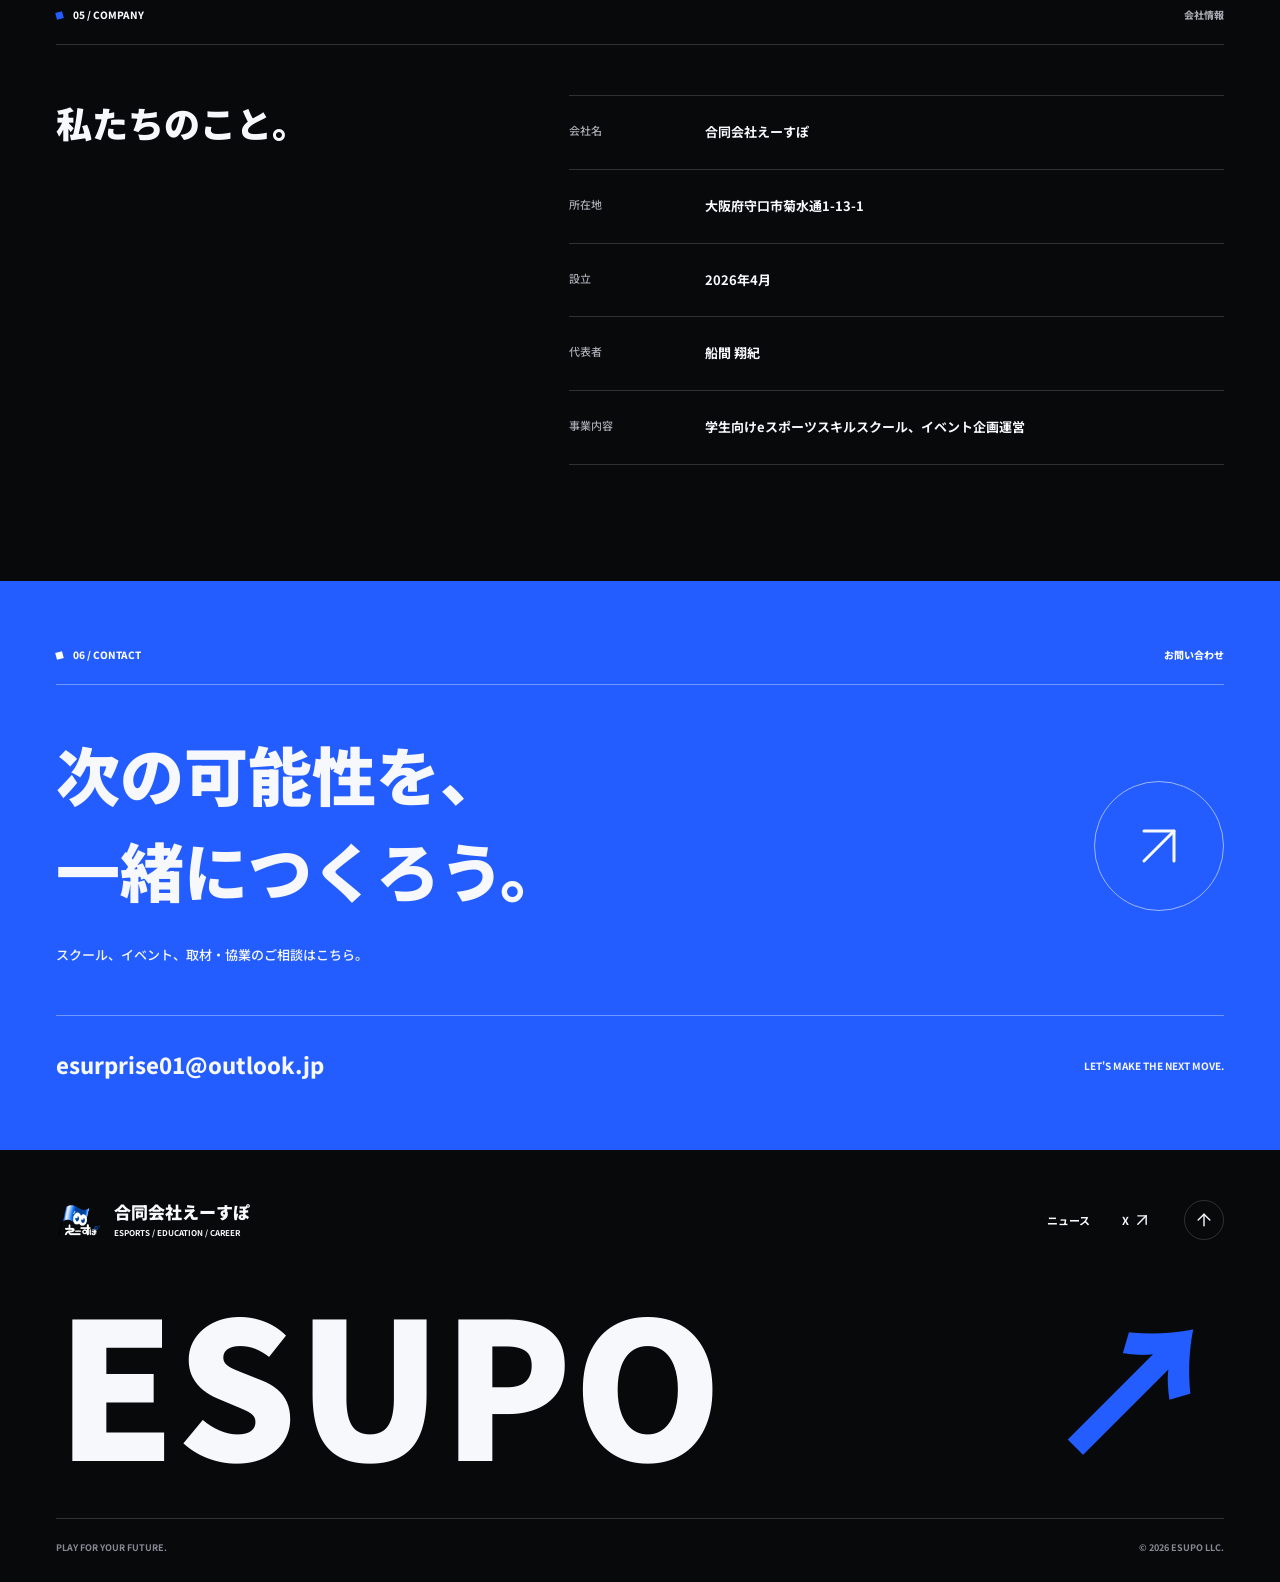
==== commit b651b438: "Launch black and blue redesign with ideathon report" ====
--- a/index.html
+++ b/index.html
@@ -3,27 +3,29 @@
   <head>
     <meta charset="utf-8">
     <meta name="viewport" content="width=device-width, initial-scale=1">
+    <meta name="robots" content="index,follow,max-image-preview:large">
+    <meta name="theme-color" content="#08090b">
     <title>合同会社えーすぽ | eスポーツ教育・学生キャリア支援</title>
-    <meta name="description" content="大阪を拠点に、eスポーツを通じた学生向け教育、スキルスクール、イベント企画を行う合同会社えーすぽの公式サイトです。">
-    <meta name="robots" content="index,follow,max-image-preview:large">
+    <meta name="description" content="大阪を拠点に、eスポーツと教育をつなぐ合同会社えーすぽ。ゲームに熱中した経験を、社会で評価される力へ。">
     <link rel="canonical" href="https://esupo.jp/">
-    <link rel="icon" href="assets/logo.png" type="image/png">
     <meta property="og:type" content="website">
     <meta property="og:locale" content="ja_JP">
     <meta property="og:site_name" content="合同会社えーすぽ">
-    <meta property="og:title" content="合同会社えーすぽ | eスポーツ教育・学生キャリア支援">
-    <meta property="og:description" content="ゲームに熱中する学生の経験を、社会で評価される力へ。eスポーツと教育をつなぐ大阪の学生法人チームです。">
+    <meta property="og:title" content="合同会社えーすぽ | eスポーツで、キャリアを切り開く。">
+    <meta property="og:description" content="大阪を拠点に、eスポーツと教育をつなぐ合同会社えーすぽ。ゲームに熱中した経験を、社会で評価される力へ。">
     <meta property="og:url" content="https://esupo.jp/">
-    <meta property="og:image" content="https://esupo.jp/assets/hero.png">
+    <meta property="og:image" content="https://esupo.jp/assets/news-school.webp">
     <meta name="twitter:card" content="summary_large_image">
+    <link rel="icon" href="assets/logo.png">
     <link rel="preconnect" href="https://fonts.googleapis.com">
     <link rel="preconnect" href="https://fonts.gstatic.com" crossorigin>
-    <link href="https://fonts.googleapis.com/css2?family=Noto+Sans+JP:wght@400;600;700;800&display=swap" rel="stylesheet">
-    <link rel="stylesheet" href="styles.css">
+    <link href="https://fonts.googleapis.com/css2?family=Noto+Sans+JP:wght@400;500;600;700;800;900&display=swap" rel="stylesheet">
+    <link rel="stylesheet" href="styles.css?v=20261023">
     <script type="application/ld+json">
       {
         "@context": "https://schema.org",
         "@type": "Organization",
+        "@id": "https://esupo.jp/#organization",
         "name": "合同会社えーすぽ",
         "url": "https://esupo.jp/",
         "logo": "https://esupo.jp/assets/logo.png",
@@ -37,136 +39,125 @@
           "streetAddress": "菊水通1-13-1",
           "addressCountry": "JP"
         },
-        "email": "mailto:esurprise01@outlook.jp"
+        "email": "esurprise01@outlook.jp",
+        "sameAs": ["https://x.com/TokiAPEX"]
       }
     </script>
+    <script>document.documentElement.classList.add('js');</script>
+    <script src="vendor/lucide.min.js" defer></script>
+    <script src="news-data.js?v=20261023" defer></script>
+    <script src="script.js?v=20261023" defer></script>
   </head>
-  <body data-page="home">
+  <body>
+    <a class="skip-link" href="#main">本文へ移動</a>
+    <div class="reading-progress" aria-hidden="true"></div>
     <header class="site-header" data-header>
-      <div class="header-inner">
-        <a class="brand" href="#top" aria-label="合同会社えーすぽ ホーム">
-          <img src="assets/logo.png" alt="" width="52" height="40">
-          <span>合同会社えーすぽ</span>
-        </a>
-        <button class="nav-toggle" type="button" aria-label="メニューを開く" aria-expanded="false" data-nav-toggle>
-          <span></span><span></span><span></span>
-        </button>
-        <nav class="nav" data-nav aria-label="メインナビゲーション">
-          <a href="#business">事業内容</a>
-          <a href="#vision">理念</a>
-          <a href="#representative">代表</a>
-          <a href="news.html">ニュース</a>
-          <a href="#company">会社情報</a>
-          <a class="nav-contact" href="#contact">お問い合わせ</a>
-        </nav>
+      <a class="brand" href="./" aria-label="えーすぽ ホーム">
+        <img src="assets/logo.png" width="46" height="36" alt="">
+        <span>えーすぽ<span class="brand-sub">ESUPO LLC.</span></span>
+      </a>
+      <nav class="main-nav" id="main-nav" aria-label="メインナビゲーション">
+        <a href="#vision">私たちについて</a>
+        <a href="#business">事業内容</a>
+        <a href="#news">ニュース</a>
+        <a href="#company">会社情報</a>
+        <a href="#contact" class="nav-contact">お問い合わせ<i data-lucide="arrow-up-right" aria-hidden="true"></i></a>
+      </nav>
+      <div class="header-tools">
+        <button class="icon-button motion-toggle" type="button" aria-label="アニメーションを停止" aria-pressed="false" title="アニメーションを停止"><i data-lucide="pause" aria-hidden="true"></i></button>
+        <button class="icon-button menu-toggle" type="button" aria-label="メニューを開く" aria-controls="main-nav" aria-expanded="false"><span></span><span></span></button>
       </div>
     </header>
 
-    <main>
+    <main id="main">
       <section class="hero" id="top" aria-labelledby="hero-title">
-        <div class="hero-media" aria-hidden="true"></div>
-        <div class="hero-inner reveal">
-          <p class="eyebrow">Esports × Education × Career</p>
-          <h1 id="hero-title"><span class="hero-title-line">eスポーツで、</span><span class="hero-title-line"><span>キャリアを</span><span>切り開く。</span></span></h1>
-          <p class="hero-lead"><span class="phrase-unit">ゲームに熱中した経験を、</span><span class="phrase-unit">社会で役立つ力へ。</span><span class="phrase-unit">学生が夢中になれる競技体験を、</span><span class="phrase-unit">学びとキャリアにつなげます。</span></p>
-          <div class="hero-actions">
-            <a class="button primary" href="#business">事業内容を見る</a>
-            <a class="button secondary" href="news.html">最新ニュース</a>
+        <div class="hero-visual" aria-hidden="true"><img src="assets/news-school.webp" alt="" width="1400" height="788" fetchpriority="high"></div>
+        <div class="hero-shade" aria-hidden="true"></div>
+        <div class="hero-grid" aria-hidden="true"><span></span><span></span><span></span></div>
+        <div class="hero-content wrap">
+          <p class="hero-eyebrow"><span class="blue-dash"></span>ESPORTS / EDUCATION / CAREER</p>
+          <h1 id="hero-title"><span class="title-line"><span>eスポーツで、</span></span><span class="title-line"><span>キャリアを</span></span><span class="title-line blue-type"><span>切り開く。</span></span></h1>
+          <p class="hero-lead"><span class="phrase">ゲームに熱中した経験を、</span><span class="phrase">社会で役立つ力へ。</span><br><span class="phrase">その「好き」から、</span><span class="phrase">新しい未来がはじまる。</span></p>
+          <a class="action-link" href="#vision">えーすぽを知る<span class="arrow-disc"><i data-lucide="arrow-down-right" aria-hidden="true"></i></span></a>
+        </div>
+        <div class="hero-caption" aria-hidden="true"><span class="caption-cross">+</span><span>PLAY FOR<br>YOUR FUTURE.</span></div>
+        <div class="hero-bottom wrap"><a class="scroll-cue" href="#vision"><span class="scroll-line"></span>SCROLL TO EXPLORE</a><span>BASED IN OSAKA, JAPAN</span><span class="hero-page">01 <span>/ 06</span></span></div>
+      </section>
+
+      <div class="marquee" aria-label="Play. Learn. Go beyond.">
+        <div class="marquee-track"><div>PLAY. <span>LEARN.</span> GO BEYOND. <b>↗</b> PLAY. <span>LEARN.</span> GO BEYOND. <b>↗</b></div><div aria-hidden="true">PLAY. <span>LEARN.</span> GO BEYOND. <b>↗</b> PLAY. <span>LEARN.</span> GO BEYOND. <b>↗</b></div></div>
+      </div>
+
+      <section class="vision section-pad" id="vision" aria-labelledby="vision-title">
+        <div class="wrap">
+          <p class="section-label reveal"><span>01 / OUR VISION</span><span>私たちについて</span></p>
+          <div class="vision-intro">
+            <h2 class="section-title reveal" id="vision-title"><span class="phrase">その「好き」は、</span><br><span class="phrase">未来の力になる。</span></h2>
+            <div class="vision-description reveal"><p>ゲームが好き。<br>勝つために考える。仲間と挑戦する。<br>その経験には、もっと可能性がある。</p><p><span class="phrase">えーすぽは、</span><span class="phrase">eスポーツと教育をつなぎ、</span><span class="phrase">熱中する学生の経験を</span><span class="phrase">社会で評価される力へ変えていきます。</span></p></div>
+          </div>
+          <div class="vision-statement reveal"><p><span class="phrase">教育で、</span><span class="phrase">eスポーツの</span><br class="desktop-break"><span class="phrase">評価を上げる。</span></p><span class="statement-mark" aria-hidden="true">↗</span></div>
+          <p class="vision-note reveal"><span class="phrase">「ただのゲーム」で終わらせない。</span><span class="phrase">夢中の時間を、</span><span class="phrase">次の一歩につなげよう。</span></p>
+        </div>
+      </section>
+
+      <section class="business section-pad" id="business" aria-labelledby="business-title">
+        <div class="wrap">
+          <p class="section-label reveal"><span>02 / WHAT WE DO</span><span>事業内容</span></p>
+          <div class="section-heading reveal"><h2 class="section-title" id="business-title"><span class="phrase">遊びの先に、</span><br><span class="phrase">学びをつくる。</span></h2><p><span class="phrase">考える、伝える、協力する。</span><br><span class="phrase">eスポーツで得られる経験を、</span><br><span class="phrase">自分の未来につながる力へ。</span></p></div>
+          <div class="business-layout">
+            <figure class="business-photo reveal"><img data-business-image src="assets/news-school.webp" alt="チームで作戦を話し合い、eスポーツから学ぶ学生たちのイメージ" width="1400" height="788" loading="lazy"><figcaption><span data-business-caption>LEARN THROUGH PLAY.</span><span aria-hidden="true">↗</span></figcaption></figure>
+            <div class="service-list reveal">
+              <details class="service" name="services" open data-image="assets/news-school.webp" data-caption="LEARN THROUGH PLAY." data-alt="チームで作戦を話し合い、eスポーツから学ぶ学生たちのイメージ">
+                <summary><span class="service-number">01 / SCHOOL</span><h3><span class="phrase">eスポーツ</span><br><span class="phrase">スキルスクール</span></h3><span class="service-toggle" aria-hidden="true"><i data-lucide="plus"></i></span></summary>
+                <div class="service-content"><p><span class="phrase">学生がeスポーツを通じて、</span><span class="phrase">判断力・協働力・発信力を身につける</span><span class="phrase">学習プログラム。</span><span class="phrase">競技への熱中を、</span><span class="phrase">社会で活躍できる力へ育てます。</span></p><a class="inline-link" href="mailto:esurprise01@outlook.jp?subject=eスポーツスキルスクールについて">スクールについて相談する<i data-lucide="arrow-up-right" aria-hidden="true"></i></a></div>
+              </details>
+              <details class="service" name="services" data-image="assets/news-company.webp" data-caption="CONNECT THROUGH ESPORTS." data-alt="eスポーツを通じて集まり、新しい挑戦を始める学生チームのイメージ">
+                <summary><span class="service-number">02 / EVENT</span><h3><span class="phrase">イベント</span><span class="phrase">企画・運営</span></h3><span class="service-toggle" aria-hidden="true"><i data-lucide="plus"></i></span></summary>
+                <div class="service-content"><p><span class="phrase">eスポーツ大会やアイデアソンなど、</span><span class="phrase">人と人がつながる機会を企画・運営。</span><span class="phrase">大阪を拠点に、</span><span class="phrase">学生の挑戦が生まれる場をつくります。</span></p><a class="inline-link" href="#news">イベントのお知らせを見る<i data-lucide="arrow-down-right" aria-hidden="true"></i></a></div>
+              </details>
+            </div>
+          </div>
+          <ol class="skills" aria-label="eスポーツを通して育てる力"><li class="reveal"><span class="skill-no">01</span><div><span class="skill-en">TEAMWORK</span><h3>チームで考える。</h3></div><i data-lucide="users-round" aria-hidden="true"></i></li><li class="reveal"><span class="skill-no">02</span><div><span class="skill-en">ANALYSIS</span><h3>分析して伝える。</h3></div><i data-lucide="scan-line" aria-hidden="true"></i></li><li class="reveal"><span class="skill-no">03</span><div><span class="skill-en">CAREER</span><h3>経験を力に変える。</h3></div><i data-lucide="move-up-right" aria-hidden="true"></i></li></ol>
+        </div>
+      </section>
+
+      <section class="news section-pad" id="news" aria-labelledby="news-title">
+        <div class="wrap">
+          <p class="section-label reveal"><span>03 / JOURNAL</span><span>ニュース</span></p>
+          <div class="section-heading news-heading reveal"><h2 class="section-title" id="news-title">いま、えーすぽ。</h2><a class="inline-link" href="news.html">すべてのニュース<i data-lucide="arrow-up-right" aria-hidden="true"></i></a></div>
+          <div class="news-grid" data-news-list="home"></div>
+          <noscript><p>最新のお知らせは<a href="https://x.com/TokiAPEX">X（@TokiAPEX）</a>でご確認ください。</p></noscript>
+        </div>
+      </section>
+
+      <section class="representative section-pad" id="representative" aria-labelledby="representative-title">
+        <div class="wrap">
+          <p class="section-label reveal"><span>04 / OUR PEOPLE</span><span>代表</span></p>
+          <div class="representative-layout">
+            <figure class="representative-photo reveal"><img src="assets/representative.webp" alt="合同会社えーすぽ代表 船間翔紀" width="1200" height="1200" loading="lazy"><figcaption>SHOKI FUNAMA / REPRESENTATIVE</figcaption></figure>
+            <div class="representative-copy reveal"><p class="small-label">MESSAGE</p><h2 class="section-title" id="representative-title"><span class="phrase">熱中を、</span><br><span class="phrase">社会につなぐ。</span></h2><p><span class="phrase">学生団体e surpriseや</span><span class="phrase">合同会社えーすぽを立ち上げ。</span><span class="phrase">大阪を拠点に、</span><span class="phrase">eスポーツ大会や教育事業を企画運営。</span><span class="phrase">ゲームに熱中する学生の経験を</span><span class="phrase">社会で評価される力へ変えることを</span><span class="phrase">目指しています。</span></p><div class="representative-name"><span>合同会社えーすぽ 代表</span><h3>船間 翔紀</h3></div></div>
           </div>
         </div>
       </section>
 
-      <section class="section business-section" id="business" aria-labelledby="business-title">
-        <div class="section-heading reveal">
-          <p class="eyebrow">Business</p>
-          <h2 id="business-title">事業内容</h2>
-          <p><span class="phrase-unit">eスポーツを「遊ぶ」だけで終わらせず、</span><span class="phrase-unit">考える、伝える、協力する経験へ育てます。</span></p>
-        </div>
-        <div class="business-layout">
-          <div class="business-feature reveal">
-            <p class="feature-number">01</p>
-            <h3><span>eスポーツ</span><span>スキルスクール</span></h3>
-            <p><span class="phrase-unit">学生がeスポーツを通じて、</span><span class="phrase-unit">判断力・協働力・発信力を身につけ、</span><span class="phrase-unit">社会で活躍できる力を磨く</span><span class="phrase-unit">学習プログラムです。</span></p>
-          </div>
-          <ol class="outcome-list" aria-label="身につく力">
-            <li class="reveal"><span>Teamwork</span><strong>チームで考える</strong></li>
-            <li class="reveal"><span>Analysis</span><strong>分析して伝える</strong></li>
-            <li class="reveal"><span>Career</span><strong>経験を力に変える</strong></li>
-          </ol>
+      <section class="company section-pad" id="company" aria-labelledby="company-title">
+        <div class="wrap">
+          <p class="section-label reveal"><span>05 / COMPANY</span><span>会社情報</span></p>
+          <div class="company-layout"><h2 class="section-title reveal" id="company-title">私たちのこと。</h2><dl class="company-table reveal"><div><dt>会社名</dt><dd>合同会社えーすぽ</dd></div><div><dt>所在地</dt><dd><span class="phrase">大阪府守口市</span><span class="phrase">菊水通1-13-1</span></dd></div><div><dt>設立</dt><dd>2026年4月</dd></div><div><dt>代表者</dt><dd>船間 翔紀</dd></div><div><dt>事業内容</dt><dd><span class="phrase">学生向けeスポーツ</span><span class="phrase">スキルスクール、</span><span class="phrase">イベント企画運営</span></dd></div></dl></div>
         </div>
       </section>
 
-      <section class="vision-section" id="vision" aria-labelledby="vision-title">
-        <div class="section inner reveal">
-          <p class="eyebrow">Vision</p>
-          <h2 id="vision-title"><span class="phrase-unit">教育で、</span><span class="phrase-unit">eスポーツの評価を上げる。</span></h2>
-          <p><span class="phrase-unit">ビジネスの世界で認められつつある</span><span class="phrase-unit">eスポーツは、</span><span class="phrase-unit">今も「ただのゲーム」と</span><span class="phrase-unit">見られることがあります。</span><span class="phrase-unit">えーすぽは教育との掛け合わせによって、</span><span class="phrase-unit">熱中した時間に新しい価値をつくります。</span></p>
-        </div>
-      </section>
-
-      <section class="section representative-section" id="representative" aria-labelledby="representative-title">
-        <div class="section-heading reveal">
-          <p class="eyebrow">Representative</p>
-          <h2 id="representative-title">代表</h2>
-        </div>
-        <div class="representative-layout">
-          <figure class="representative-photo reveal">
-            <img src="assets/representative.webp" alt="合同会社えーすぽ代表 船間翔紀" width="1200" height="1200" loading="lazy">
-          </figure>
-          <div class="representative-copy reveal">
-            <p class="role">合同会社えーすぽ 代表</p>
-            <h3>船間 翔紀</h3>
-            <p><span class="phrase-unit">学生団体e surpriseや</span><span class="phrase-unit">合同会社えーすぽを立ち上げ。</span><span class="phrase-unit">大阪を拠点に、</span><span class="phrase-unit">eスポーツ大会や教育事業を企画運営。</span><span class="phrase-unit">ゲームに熱中する学生の経験を、</span><span class="phrase-unit">社会で評価される力へ変えることを</span><span class="phrase-unit">目指しています。</span></p>
-          </div>
-        </div>
-      </section>
-
-      <section class="section news-section" aria-labelledby="news-title">
-        <div class="section-heading heading-row reveal">
-          <div>
-            <p class="eyebrow">News</p>
-            <h2 id="news-title">ニュース</h2>
-          </div>
-          <a class="text-link" href="news.html">ニュース一覧へ</a>
-        </div>
-        <div class="news-grid" data-news-list="home" aria-live="polite"></div>
-      </section>
-
-      <section class="company-section" id="company" aria-labelledby="company-title">
-        <div class="section inner">
-          <div class="section-heading reveal">
-            <p class="eyebrow">Company</p>
-            <h2 id="company-title">会社情報</h2>
-          </div>
-          <dl class="company-table">
-            <div class="reveal"><dt>会社名</dt><dd>合同会社えーすぽ</dd></div>
-            <div class="reveal"><dt>所在地</dt><dd><span class="phrase-unit">大阪府守口市</span><span class="phrase-unit">菊水通1-13-1</span></dd></div>
-            <div class="reveal"><dt>設立</dt><dd>2026年4月</dd></div>
-            <div class="reveal"><dt>代表者</dt><dd>船間 翔紀</dd></div>
-            <div class="reveal"><dt>事業内容</dt><dd><span class="phrase-unit">学生向けeスポーツスキルスクール、</span><span class="phrase-unit">イベント企画運営</span></dd></div>
-          </dl>
-        </div>
-      </section>
-
-      <section class="contact-section" id="contact" aria-labelledby="contact-title">
-        <div class="section inner contact-inner reveal">
-          <div>
-            <p class="eyebrow">Contact</p>
-            <h2 id="contact-title"><span class="phrase-unit">eスポーツの新しい価値を、</span><span class="phrase-unit">一緒につくりませんか。</span></h2>
-          </div>
-          <a class="button primary" href="mailto:esurprise01@outlook.jp">メールで相談する</a>
+      <section class="contact section-pad" id="contact" aria-labelledby="contact-title">
+        <div class="wrap">
+          <p class="section-label reveal"><span>06 / CONTACT</span><span>お問い合わせ</span></p>
+          <a class="contact-main reveal" href="mailto:esurprise01@outlook.jp"><div><h2 id="contact-title"><span class="phrase">次の可能性を、</span><br><span class="phrase">一緒につくろう。</span></h2><p><span class="phrase">スクール、イベント、</span><span class="phrase">取材・協業のご相談はこちら。</span></p></div><span class="contact-arrow"><i data-lucide="arrow-up-right" aria-hidden="true"></i></span></a>
+          <div class="contact-bottom reveal"><a href="mailto:esurprise01@outlook.jp">esurprise01@outlook.jp</a><span>LET'S MAKE THE NEXT MOVE.</span></div>
         </div>
       </section>
     </main>
 
-    <footer class="footer">
-      <div class="footer-inner">
-        <a class="brand footer-brand" href="#top"><img src="assets/logo.png" alt="" width="52" height="40"><span>合同会社えーすぽ</span></a>
-        <p>&copy; 2026 合同会社えーすぽ</p>
-      </div>
-    </footer>
+    <footer class="footer"><div class="wrap"><div class="footer-top"><a class="brand" href="#top"><img src="assets/logo.png" width="46" height="36" alt=""><span>合同会社えーすぽ<span class="brand-sub">ESPORTS / EDUCATION / CAREER</span></span></a><div class="footer-links"><a href="news.html">ニュース</a><a href="https://x.com/TokiAPEX" target="_blank" rel="noopener noreferrer">X<i data-lucide="arrow-up-right" aria-hidden="true"></i></a><a class="icon-button back-top" href="#top" aria-label="ページ先頭へ" title="ページ先頭へ"><i data-lucide="arrow-up" aria-hidden="true"></i></a></div></div><p class="footer-wordmark" aria-hidden="true">ESUPO<span>↗</span></p><div class="footer-bottom"><span>PLAY FOR YOUR FUTURE.</span><p>&copy; 2026 ESUPO LLC.</p></div></div></footer>
 
-    <script src="news-data.js"></script>
-    <script src="script.js"></script>
+    <dialog class="news-dialog" aria-labelledby="dialog-title"><div class="dialog-bar"><span>ESUPO JOURNAL</span><button type="button" class="icon-button dialog-close" aria-label="ニュースを閉じる" title="閉じる"><i data-lucide="x" aria-hidden="true"></i></button></div><div class="dialog-content"></div></dialog>
   </body>
 </html>
--- a/styles.css
+++ b/styles.css
@@ -1,1135 +1,273 @@
 :root {
-  --blue: #0754b8;
-  --blue-dark: #063b7d;
-  --cyan: #53a9c5;
-  --ink: #17191e;
-  --ink-soft: #343942;
-  --vision: #343942;
-  --vision-deep: #292d34;
-  --vision-soft: #424852;
-  --paper: #f7f8fa;
-  --white: #ffffff;
-  --muted: #626a75;
-  --line: #dce1e7;
-  --max: 1160px;
-  --header-height: 58px;
-}
-
-* {
-  box-sizing: border-box;
-}
-
-html {
-  scroll-behavior: smooth;
-  scroll-padding-top: calc(var(--header-height) + 18px);
-  overflow-x: clip;
-}
-
-body {
-  margin: 0;
-  overflow-x: clip;
-  background: var(--vision);
-  color: var(--white);
-  font-family: "Noto Sans JP", system-ui, sans-serif;
-  font-size: 16px;
-  font-weight: 400;
-  letter-spacing: 0;
-  line-height: 1.8;
-}
-
-img {
-  display: block;
-  max-width: 100%;
-}
-
-a {
-  color: inherit;
-  text-decoration: none;
-}
-
-button,
-input,
-textarea,
-select {
-  font: inherit;
-}
-
-h1,
-h2,
-h3,
-p,
-figure,
-ol,
-dl {
-  margin-top: 0;
-}
-
-h1,
-h2,
-h3 {
-  line-height: 1.35;
-  text-wrap: balance;
-  word-break: normal;
-  overflow-wrap: break-word;
-  line-break: strict;
-}
-
-p,
-dd {
-  text-wrap: pretty;
-  word-break: normal;
-  overflow-wrap: break-word;
-  line-break: strict;
-}
-
-.phrase-unit {
-  display: inline-block;
-}
-
-.site-header {
-  position: fixed;
-  inset: 0 0 auto;
-  z-index: 50;
-  min-height: var(--header-height);
-  background: rgba(18, 20, 25, 0.72);
-  border-bottom: 1px solid rgba(255, 255, 255, 0.12);
-  backdrop-filter: blur(14px);
-  -webkit-backdrop-filter: blur(14px);
-  transition: background 180ms ease, box-shadow 180ms ease;
-}
-
-.site-header.is-scrolled,
-.site-header.is-compact {
-  background: rgba(18, 20, 25, 0.94);
-  box-shadow: 0 8px 30px rgba(0, 0, 0, 0.16);
-}
-
-.header-inner {
-  width: min(var(--max), calc(100% - 40px));
-  min-height: var(--header-height);
-  display: flex;
-  align-items: center;
-  justify-content: space-between;
-  gap: 28px;
-  margin: 0 auto;
-}
-
-.brand {
-  min-width: 0;
-  display: inline-flex;
-  align-items: center;
-  gap: 10px;
-  color: var(--white);
-  font-size: 0.9rem;
-  font-weight: 700;
-  white-space: nowrap;
-}
-
-.brand img {
-  width: 38px;
-  height: 34px;
-  object-fit: contain;
-}
-
-.nav {
-  display: flex;
-  align-items: center;
-  gap: 24px;
-  color: var(--white);
-  font-size: 0.82rem;
-  font-weight: 600;
-}
-
-.nav a {
-  opacity: 0.88;
-  transition: opacity 160ms ease, color 160ms ease;
-}
-
-.nav a:hover,
-.nav a[aria-current="page"] {
-  color: #a9d6ff;
-  opacity: 1;
-}
-
-.nav-contact {
-  padding: 6px 12px;
-  background: var(--blue);
-  border-radius: 5px;
-}
-
-.nav a.nav-contact:hover {
-  color: var(--white);
-  background: #1767c9;
-}
-
-.nav-toggle {
-  display: none;
-  width: 42px;
-  height: 42px;
-  padding: 9px;
-  border: 0;
-  background: transparent;
-  cursor: pointer;
-}
-
-.nav-toggle span {
-  display: block;
-  width: 24px;
-  height: 2px;
-  margin: 5px 0;
-  background: var(--white);
-  transition: transform 160ms ease, opacity 160ms ease;
-}
-
-.hero {
-  position: relative;
-  min-height: min(760px, 86svh);
-  display: grid;
-  align-items: end;
-  overflow: hidden;
-  padding: calc(var(--header-height) + 64px) 20px 72px;
-  color: var(--white);
-  background: var(--ink);
-}
-
-.hero-media {
-  position: absolute;
-  inset: 0;
-  background-image: url("assets/hero.png");
-  background-position: center;
-  background-size: cover;
-  transform: scale(1.02) translateY(var(--hero-shift, 0));
-  will-change: transform;
-}
-
-.hero::after {
-  content: "";
-  position: absolute;
-  inset: 0;
-  background: rgba(13, 16, 21, 0.64);
-}
-
-.hero-inner {
-  position: relative;
-  z-index: 1;
-  width: min(var(--max), 100%);
-  margin: 0 auto;
-}
-
-.eyebrow {
-  margin-bottom: 14px;
-  color: var(--cyan);
-  font-size: 0.78rem;
-  font-weight: 800;
-  letter-spacing: 0.08em;
-  text-transform: uppercase;
-}
-
-.hero .eyebrow {
-  color: #a9d6ff;
-}
-
-.hero h1 {
-  max-width: 12em;
-  margin-bottom: 22px;
-  font-size: 4rem;
-  font-weight: 800;
-  line-height: 1.22;
-}
-
-.hero-title-line {
-  display: block;
-}
-
-.hero-title-line > span {
-  display: inline-block;
-}
-
-.hero-lead {
-  max-width: 670px;
-  margin-bottom: 30px;
-  color: rgba(255, 255, 255, 0.9);
-  font-size: 1.12rem;
-  font-weight: 600;
-  line-height: 1.9;
-}
-
-.hero-actions {
-  display: flex;
-  flex-wrap: wrap;
-  gap: 12px;
-}
-
-.button {
-  min-height: 48px;
-  display: inline-flex;
-  align-items: center;
-  justify-content: center;
-  padding: 0 22px;
-  border: 1px solid transparent;
-  border-radius: 6px;
-  font-size: 0.92rem;
-  font-weight: 700;
-  transition: transform 160ms ease, background 160ms ease, box-shadow 160ms ease;
-}
-
-.button:hover {
-  transform: translateY(-2px);
-  box-shadow: 0 10px 26px rgba(0, 0, 0, 0.18);
-}
-
-.button.primary {
-  color: var(--white);
-  background: var(--blue);
-}
-
-.button.primary:hover {
-  background: #1767c9;
-}
-
-.button.secondary {
-  color: var(--white);
-  background: rgba(255, 255, 255, 0.06);
-  border-color: rgba(255, 255, 255, 0.72);
-}
-
-.section {
-  width: min(var(--max), calc(100% - 40px));
-  margin: 0 auto;
-  padding: 96px 0;
-}
-
-.section.inner {
-  width: min(var(--max), calc(100% - 40px));
-}
-
-.section-heading {
-  max-width: 720px;
-  margin-bottom: 44px;
-}
-
-.section-heading h2,
-.vision-section h2,
-.contact-section h2,
-.page-hero h1 {
-  margin-bottom: 18px;
-  font-size: 3rem;
-  font-weight: 800;
-}
-
-.section-heading > p:last-child,
-.page-hero p:last-child {
-  margin-bottom: 0;
-  color: rgba(255, 255, 255, 0.72);
-  font-size: 1.02rem;
-  line-height: 1.9;
-}
-
-.business-layout {
-  display: grid;
-  grid-template-columns: minmax(0, 1.2fr) minmax(300px, 0.8fr);
-  gap: 28px;
-}
-
-.business-feature {
-  min-height: 390px;
-  display: flex;
-  flex-direction: column;
-  justify-content: flex-end;
-  padding: 46px;
-  color: var(--white);
-  background: var(--blue-dark);
-  border-radius: 8px;
-}
-
-.feature-number {
-  margin-bottom: auto;
-  color: #9fc8f6;
-  font-size: 0.88rem;
-  font-weight: 800;
-}
-
-.business-feature h3 {
-  margin-bottom: 20px;
-  font-size: 2.5rem;
-  font-weight: 800;
-}
-
-.business-feature h3 span {
-  display: inline-block;
-}
-
-.business-feature > p:last-child {
-  max-width: 650px;
-  margin-bottom: 0;
-  color: rgba(255, 255, 255, 0.86);
-  line-height: 1.9;
-}
-
-.outcome-list {
-  display: grid;
-  gap: 12px;
-  margin: 0;
-  padding: 0;
-  list-style: none;
-}
-
-.outcome-list li {
-  min-height: 116px;
-  display: flex;
-  flex-direction: column;
-  justify-content: center;
-  padding: 22px 26px;
-  background: var(--vision-deep);
-  border: 1px solid rgba(255, 255, 255, 0.13);
-  border-left: 5px solid var(--cyan);
-  border-radius: 6px;
-}
-
-.outcome-list span {
-  color: var(--blue);
-  font-size: 0.72rem;
-  font-weight: 800;
-  letter-spacing: 0.06em;
-  text-transform: uppercase;
-}
-
-.outcome-list strong {
-  font-size: 1.22rem;
-}
-
-.vision-section {
-  color: var(--white);
-  background: var(--vision-deep);
-}
-
-.vision-section .section {
-  padding-top: 104px;
-  padding-bottom: 104px;
-}
-
-.vision-section h2 {
-  max-width: 900px;
-}
-
-.vision-section .inner > p:last-child {
-  max-width: 820px;
-  margin-bottom: 0;
-  color: rgba(255, 255, 255, 0.82);
-  font-size: 1.06rem;
-  line-height: 2;
-}
-
-.representative-layout {
-  display: grid;
-  grid-template-columns: minmax(320px, 0.88fr) minmax(0, 1.12fr);
-  align-items: center;
-  gap: 72px;
-}
-
-.representative-photo {
-  position: relative;
-  aspect-ratio: 1;
-  margin: 0;
-  overflow: hidden;
-  background: #e3e2dc;
-  border-radius: 8px;
-}
-
-.representative-photo::after {
-  content: "01";
-  position: absolute;
-  right: 14px;
-  bottom: -18px;
-  color: rgba(255, 255, 255, 0.55);
-  font-size: 7rem;
-  font-weight: 800;
-  line-height: 1;
-}
-
-.representative-photo img {
-  width: 100%;
-  height: 100%;
-  object-fit: cover;
-}
-
-.representative-copy .role {
-  margin-bottom: 10px;
-  color: var(--blue);
-  font-size: 0.84rem;
-  font-weight: 700;
-}
-
-.representative-copy h3 {
-  margin-bottom: 26px;
-  font-size: 2.7rem;
-  font-weight: 800;
-}
-
-.representative-copy > p:last-child {
-  max-width: 620px;
-  margin-bottom: 0;
-  color: rgba(255, 255, 255, 0.78);
-  font-size: 1.03rem;
-  line-height: 2;
-}
-
-.heading-row {
-  max-width: none;
-  display: flex;
-  align-items: end;
-  justify-content: space-between;
-  gap: 24px;
-}
-
-.heading-row h2 {
-  margin-bottom: 0;
-}
-
-.text-link {
-  color: var(--blue);
-  font-size: 0.9rem;
-  font-weight: 700;
-}
-
-.text-link::after {
-  content: " →";
-}
-
-.news-grid {
-  display: grid;
-  grid-template-columns: repeat(3, minmax(0, 1fr));
-  gap: 22px;
-}
-
-.news-grid.archive {
-  grid-template-columns: repeat(2, minmax(0, 1fr));
-}
-
-.news-card {
-  min-width: 0;
-  overflow: hidden;
-  background: var(--vision-deep);
-  border: 1px solid rgba(255, 255, 255, 0.13);
-  border-radius: 8px;
-  transition: transform 180ms ease, box-shadow 180ms ease;
-}
-
-.news-card:hover {
-  transform: translateY(-4px);
-  box-shadow: 0 18px 36px rgba(20, 35, 55, 0.11);
-}
-
-.news-image {
-  aspect-ratio: 16 / 9;
-  overflow: hidden;
-  background: #e8ebef;
-}
-
-.news-image img {
-  width: 100%;
-  height: 100%;
-  object-fit: cover;
-  transition: transform 400ms ease;
-}
-
-.news-card:hover .news-image img {
-  transform: scale(1.025);
-}
-
-.news-card-copy {
-  padding: 22px;
-}
-
-.news-card time {
-  color: var(--blue);
-  font-size: 0.78rem;
-  font-weight: 700;
-}
-
-.news-card h3 {
-  margin: 8px 0 12px;
-  font-size: 1.12rem;
-  font-weight: 700;
-  line-height: 1.65;
-}
-
-.news-card p {
-  margin-bottom: 16px;
-  color: rgba(255, 255, 255, 0.68);
-  font-size: 0.88rem;
-  line-height: 1.8;
-}
-
-.read-more {
-  color: var(--blue);
-  font-size: 0.8rem;
-  font-weight: 700;
-}
-
-.company-section {
-  background: var(--vision-deep);
-}
-
-.company-table {
-  margin-bottom: 0;
-  border-top: 1px solid rgba(255, 255, 255, 0.14);
-}
-
-.company-table > div {
-  display: grid;
-  grid-template-columns: 180px 1fr;
-  gap: 30px;
-  padding: 22px 0;
-  border-bottom: 1px solid rgba(255, 255, 255, 0.14);
-}
-
-.company-table dt {
-  color: var(--blue);
-  font-size: 0.85rem;
-  font-weight: 700;
-}
-
-.company-table dd {
-  margin: 0;
-  font-weight: 600;
-}
-
-.contact-section {
-  color: var(--white);
-  background: var(--vision-soft);
-}
-
-.contact-inner {
-  display: flex;
-  align-items: center;
-  justify-content: space-between;
-  gap: 42px;
-  padding-top: 76px;
-  padding-bottom: 76px;
-}
-
-.contact-section h2 {
-  max-width: 760px;
-  margin-bottom: 0;
-  font-size: 2.4rem;
-}
-
-.footer {
-  color: var(--white);
-  background: #0d0f13;
-  border-top: 1px solid rgba(255, 255, 255, 0.08);
-}
-
-.footer-inner {
-  width: min(var(--max), calc(100% - 40px));
-  min-height: 90px;
-  display: flex;
-  align-items: center;
-  justify-content: space-between;
-  gap: 20px;
-  margin: 0 auto;
-}
-
-.footer p {
-  margin: 0;
-  color: rgba(255, 255, 255, 0.62);
-  font-size: 0.72rem;
-}
-
-.page-hero {
-  padding-top: var(--header-height);
-  color: var(--white);
-  background: var(--vision-deep);
-}
-
-.page-hero .section {
-  padding-top: 92px;
-  padding-bottom: 74px;
-}
-
-.page-hero h1 {
-  margin-bottom: 14px;
-}
-
-.page-hero p:last-child {
-  color: rgba(255, 255, 255, 0.76);
-}
-
-.news-archive {
-  min-height: 50vh;
-}
-
-.empty-news {
-  grid-column: 1 / -1;
-  padding: 40px;
-  color: rgba(255, 255, 255, 0.72);
-  text-align: center;
-  background: var(--vision-deep);
-  border: 1px solid rgba(255, 255, 255, 0.13);
-  border-radius: 8px;
-}
-
-.reveal {
-  --reveal-x: -42px;
-  opacity: 0;
-  transform: translate3d(var(--reveal-x), 14px, 0);
-  transition: opacity 680ms ease, transform 680ms cubic-bezier(.2, .72, .2, 1);
-  will-change: opacity, transform;
-}
-
-.reveal.reveal-from-right {
-  --reveal-x: 42px;
-}
-
-.reveal.is-visible {
-  opacity: 1;
-  transform: translate3d(0, 0, 0);
-}
-
-.desktop-only {
-  display: initial;
-}
-
-/* News editor */
-.admin-body {
-  background: #eef1f5;
-  color: var(--ink);
-}
-
-.admin-shell {
-  width: min(1180px, calc(100% - 32px));
-  margin: 0 auto;
-  padding: 32px 0 70px;
-}
-
-.admin-topbar {
-  display: flex;
-  align-items: center;
-  justify-content: space-between;
-  gap: 20px;
-  margin-bottom: 28px;
-}
-
-.admin-title h1 {
-  margin-bottom: 4px;
-  font-size: 1.8rem;
-}
-
-.admin-title p {
-  margin-bottom: 0;
-  color: var(--muted);
-  font-size: 0.88rem;
-}
-
-.admin-grid {
-  display: grid;
-  grid-template-columns: minmax(0, 0.9fr) minmax(340px, 1.1fr);
-  gap: 24px;
-  align-items: start;
-}
-
-.admin-panel {
-  padding: 26px;
-  background: var(--white);
-  border: 1px solid var(--line);
-  border-radius: 8px;
-}
-
-.admin-panel h2 {
-  margin-bottom: 20px;
-  font-size: 1.25rem;
-}
-
-.field {
-  margin-bottom: 17px;
-}
-
-.field label {
-  display: block;
-  margin-bottom: 6px;
-  font-size: 0.82rem;
-  font-weight: 700;
-}
-
-.field input,
-.field textarea,
-.field select {
-  width: 100%;
-  padding: 10px 12px;
-  color: var(--ink);
-  background: var(--white);
-  border: 1px solid #bdc5cf;
-  border-radius: 5px;
-}
-
-.field textarea {
-  min-height: 110px;
-  resize: vertical;
-}
-
-.field-help {
-  margin: 6px 0 0;
-  color: var(--muted);
-  font-size: 0.72rem;
-  line-height: 1.6;
-}
-
-.admin-actions {
-  display: flex;
-  flex-wrap: wrap;
-  gap: 10px;
-}
-
-.admin-button {
-  min-height: 42px;
-  padding: 0 16px;
-  border: 1px solid var(--line);
-  border-radius: 5px;
-  background: var(--white);
-  color: var(--ink);
-  font-size: 0.82rem;
-  font-weight: 700;
-  cursor: pointer;
-}
-
-.admin-button.primary {
-  color: var(--white);
-  background: var(--blue);
-  border-color: var(--blue);
-}
-
-.admin-button.danger {
-  color: #a42929;
-  border-color: #e4baba;
-}
-
-.editor-news-list {
-  display: grid;
-  gap: 12px;
-}
-
-.editor-news-item {
-  display: grid;
-  grid-template-columns: 96px 1fr auto;
-  gap: 14px;
-  align-items: center;
-  padding: 12px;
-  border: 1px solid var(--line);
-  border-radius: 6px;
-}
-
-.editor-news-item img {
-  width: 96px;
-  height: 64px;
-  object-fit: cover;
-  border-radius: 4px;
-}
-
-.editor-news-item h3 {
-  margin: 2px 0;
-  font-size: 0.9rem;
-  line-height: 1.5;
-}
-
-.editor-news-item time {
-  color: var(--blue);
-  font-size: 0.7rem;
-}
-
-.editor-item-actions {
-  display: flex;
-  gap: 6px;
-}
-
-.editor-item-actions button {
-  width: 36px;
-  height: 36px;
-  border: 1px solid var(--line);
-  border-radius: 5px;
-  background: var(--white);
-  cursor: pointer;
-}
-
-.admin-notice {
-  margin-bottom: 24px;
-  padding: 14px 18px;
-  color: #284661;
-  background: #e2f0f7;
-  border-left: 4px solid var(--cyan);
-  font-size: 0.82rem;
-  line-height: 1.7;
-}
-
-.admin-status {
-  min-height: 1.5em;
-  margin: 12px 0 0;
-  color: var(--blue);
-  font-size: 0.78rem;
-  font-weight: 700;
-}
-
-@media (max-width: 980px) {
-  .nav {
-    gap: 14px;
-  }
-
-  .hero h1 {
-    font-size: 3.3rem;
-  }
-
-  .news-grid {
-    grid-template-columns: repeat(2, minmax(0, 1fr));
-  }
-
-  .representative-layout {
-    gap: 44px;
-  }
-
-  .admin-grid {
-    grid-template-columns: 1fr;
-  }
-}
-
-@media (max-width: 780px) {
-  :root {
-    --header-height: 54px;
-  }
-
-  body {
-    font-size: 15px;
-    line-height: 1.85;
-  }
-
-  .header-inner {
-    width: calc(100% - 28px);
-  }
-
-  .brand span {
-    font-size: 0.78rem;
-  }
-
-  .brand img {
-    width: 34px;
-    height: 31px;
-  }
-
-  .nav-toggle {
-    display: block;
-  }
-
-  .nav {
-    position: absolute;
-    top: 100%;
-    left: 0;
-    width: 100%;
-    display: none;
-    flex-direction: column;
-    align-items: stretch;
-    gap: 0;
-    padding: 10px 18px 18px;
-    background: rgba(18, 20, 25, 0.97);
-  }
-
-  .nav.is-open {
-    display: flex;
-  }
-
-  .nav a {
-    padding: 12px 4px;
-    border-bottom: 1px solid rgba(255, 255, 255, 0.1);
-  }
-
-  .nav-contact {
-    margin-top: 8px;
-    text-align: center;
-    border-bottom: 0 !important;
-  }
-
-  .hero {
-    min-height: 690px;
-    padding: calc(var(--header-height) + 50px) 18px 46px;
-  }
-
-  .hero-media {
-    background-position: 58% center;
-  }
-
-  .hero h1 {
-    max-width: 10.5em;
-    margin-bottom: 18px;
-    font-size: 2.55rem;
-    line-height: 1.35;
-  }
-
-  .hero-lead {
-    max-width: 34em;
-    font-size: 1rem;
-    font-weight: 600;
-    line-height: 1.9;
-  }
-
-  .section,
-  .section.inner {
-    width: calc(100% - 32px);
-    padding: 72px 0;
-  }
-
-  .section-heading {
-    margin-bottom: 32px;
-  }
-
-  .section-heading h2,
-  .vision-section h2,
-  .page-hero h1 {
-    font-size: 2.25rem;
-  }
-
-  .business-layout,
-  .representative-layout,
-  .news-grid,
-  .news-grid.archive {
-    grid-template-columns: 1fr;
-  }
-
-  .business-feature {
-    min-height: 330px;
-    padding: 30px 24px;
-  }
-
-  .business-feature h3 {
-    font-size: 2rem;
-  }
-
-  .vision-section .section {
-    padding-top: 78px;
-    padding-bottom: 78px;
-  }
-
-  .representative-layout {
-    gap: 34px;
-  }
-
-  .representative-copy h3 {
-    font-size: 2.2rem;
-  }
-
-  .representative-copy > p:last-child {
-    font-size: 0.98rem;
-  }
-
-  .heading-row {
-    align-items: flex-end;
-  }
-
-  .company-table > div {
-    grid-template-columns: 1fr;
-    gap: 6px;
-    padding: 18px 0;
-  }
-
-  .contact-inner {
-    align-items: flex-start;
-    flex-direction: column;
-    gap: 26px;
-  }
-
-  .contact-section h2 {
-    font-size: 2rem;
-  }
-
-  .footer-inner {
-    min-height: 110px;
-    align-items: flex-start;
-    flex-direction: column;
-    justify-content: center;
-    gap: 10px;
-  }
-
-  .page-hero .section {
-    padding-top: 74px;
-    padding-bottom: 60px;
-  }
-
-  .desktop-only {
-    display: none;
-  }
-
-  .reveal {
-    --reveal-x: -26px;
-  }
-
-  .reveal.reveal-from-right {
-    --reveal-x: 26px;
-  }
-
-  .admin-topbar {
-    align-items: flex-start;
-    flex-direction: column;
-  }
-
-  .editor-news-item {
-    grid-template-columns: 76px 1fr;
-  }
-
-  .editor-news-item img {
-    width: 76px;
-    height: 56px;
-  }
-
-  .editor-item-actions {
-    grid-column: 1 / -1;
-    justify-content: flex-end;
-  }
-}
-
-@media (max-width: 420px) {
-  .hero {
-    min-height: 650px;
-  }
-
-  .hero h1 {
-    font-size: 2.08rem;
-  }
-
-  .hero-actions {
-    display: grid;
-  }
-
-  .button {
-    width: 100%;
-  }
-
-  .section-heading h2,
-  .vision-section h2,
-  .page-hero h1 {
-    font-size: 2rem;
-  }
-
-  .heading-row {
-    align-items: flex-start;
-    flex-direction: column;
-  }
-
-  .contact-section h2 {
-    font-size: 1.72rem;
-  }
-}
-
-@media (prefers-reduced-motion: reduce) {
-  html {
-    scroll-behavior: auto;
-  }
-
-  *,
-  *::before,
-  *::after {
-    scroll-behavior: auto !important;
-    transition-duration: 0.01ms !important;
-  }
-
-  .reveal {
-    opacity: 1;
-    transform: none;
-  }
-}
+  color-scheme: dark;
+  --black: #08090b;
+  --surface: #111216;
+  --blue: #245dff;
+  --blue-light: #6e94ff;
+  --white: #f7f8fb;
+  --muted: #a6a9b1;
+  --rule: rgba(255,255,255,.16);
+  --font: "Noto Sans JP", sans-serif;
+}
+*, *::before, *::after { box-sizing: border-box; letter-spacing: 0; }
+html { scroll-behavior: smooth; scroll-padding-top: 92px; }
+body { margin: 0; background: var(--black); color: var(--white); font: 500 16px/1.9 var(--font); -webkit-font-smoothing: antialiased; }
+main { overflow: clip; }
+body.menu-open, body.dialog-open { overflow: hidden; }
+::selection { background: var(--blue); color: white; }
+img { display: block; width: 100%; max-width: 100%; height: auto; }
+a { color: inherit; text-decoration: none; }
+button { color: inherit; font: inherit; cursor: pointer; }
+button, a, summary { -webkit-tap-highlight-color: transparent; }
+button { border: 0; border-radius: 0; }
+button:disabled { cursor: default; }
+button svg, a svg { flex: 0 0 auto; }
+svg { width: 20px; height: 20px; stroke-width: 1.7; }
+h1,h2,h3,p,figure { margin: 0; }
+h1,h2,h3 { font-weight: 900; line-height: 1.35; overflow-wrap: break-word; line-break: strict; }
+p,dd { overflow-wrap: break-word; line-break: strict; }
+ul,ol { margin: 0; padding: 0; list-style: none; }
+:focus-visible { outline: 2px solid var(--blue-light); outline-offset: 6px; }
+.wrap { width: min(1280px,calc(100% - 112px)); margin-inline: auto; }
+.section-pad { padding-block: 116px; }
+.phrase { display: inline-block; max-width: 100%; }
+.blue-type { color: var(--blue); }
+.skip-link { position: fixed; z-index: 1000; top: 12px; left: 16px; transform: translateY(-160%); background: var(--blue); padding: 8px 18px; }
+.skip-link:focus { transform: none; }
+.reading-progress { position: fixed; z-index: 200; inset: 0 0 auto; height: 3px; background: var(--blue); transform: scaleX(var(--page-progress,0)); transform-origin: left; pointer-events: none; }
+.site-header { position: absolute; z-index: 50; top: 0; left: 0; right: 0; display: flex; align-items: center; height: 82px; padding-inline: 42px; border-bottom: 1px solid rgba(255,255,255,.2); gap: 28px; background: rgba(8,9,11,.18); transition: background .25s; }
+.site-header.is-fixed { position: fixed; height: 68px; background: rgba(8,9,11,.84); backdrop-filter: blur(18px); animation: header-in .3s both; }
+.brand { display: inline-flex; align-items: center; gap: 12px; flex-shrink: 0; line-height: 1.35; }
+.brand img { width: 46px; height: 36px; object-fit: contain; }
+.brand>span { font-size: 22px; font-weight: 900; }
+.brand-sub { display: block; font: 700 9px/1.5 var(--font); margin-top: 3px; }
+.main-nav { display: flex; align-items: center; gap: 29px; margin-left: auto; font-size: 12px; font-weight: 700; }
+.main-nav>a { position: relative; padding-block: 9px; }
+.main-nav>a::after { content: ""; position: absolute; bottom: 0; left: 0; right: 0; height: 2px; background: var(--blue); transform: scaleX(0); transform-origin: right; transition: transform .25s; }
+.main-nav>a:hover::after, .main-nav>a[aria-current]::after { transform: scaleX(1); transform-origin: left; }
+.main-nav .nav-contact { display: flex; align-items: center; gap: 24px; padding: 11px 18px; background: var(--blue); }
+.header-tools { display: flex; align-items: center; gap: 10px; }
+.icon-button { display: inline-flex; align-items: center; justify-content: center; width: 40px; height: 40px; flex: 0 0 40px; background: transparent; transition: color .2s,background .2s; }
+.icon-button:hover { color: var(--blue-light); background: rgba(255,255,255,.05); }
+.motion-toggle svg { width: 15px; height: 15px; }
+.menu-toggle { display: none; }
+.hero { position: relative; isolation: isolate; min-height: 690px; height: min(850px,calc(100svh - 46px)); overflow: hidden; }
+.hero-visual, .hero-shade, .hero-grid { position: absolute; inset: 0; pointer-events: none; }
+.hero-visual { z-index: -3; transform: translate3d(var(--pointer-x,0px),calc(var(--pointer-y,0px) + var(--hero-scroll,0px)),0); will-change: transform; }
+.hero-visual img { height: 100%; object-fit: cover; object-position: 66% center; animation: image-breathe 24s ease-in-out infinite alternate; }
+.hero-shade { z-index: -2; background: linear-gradient(90deg,rgba(0,0,0,.94) 0%,rgba(0,0,0,.78) 25%,rgba(0,0,0,.22) 65%,rgba(0,0,0,.12) 100%),linear-gradient(0deg,rgba(0,0,0,.8),transparent 35%); }
+.hero-grid { z-index: -1; display: flex; justify-content: space-between; padding-inline: 27%; opacity: .15; }
+.hero-grid>span { width: 1px; background: white; }
+.hero-content { padding-top: 150px; position: relative; }
+.hero-eyebrow { display: flex; align-items: center; gap: 12px; font-size: 11px; font-weight: 800; margin-bottom: 24px; }
+.blue-dash { display: block; width: 28px; height: 3px; background: var(--blue); }
+.hero h1 { font-size: 88px; line-height: 1.19; }
+.title-line { display: block; overflow: hidden; width: fit-content; padding-bottom: 7px; }
+.title-line>span { display: block; animation: title-enter 1s cubic-bezier(.16,1,.3,1) both; }
+.title-line:nth-child(2)>span { animation-delay: .12s; }
+.title-line:nth-child(3)>span { animation-delay: .24s; }
+.hero-lead { margin-top: 24px; font-size: 14px; line-height: 2; color: #e1e3e9; animation: fade-in .9s .45s both; }
+.action-link { display: inline-flex; align-items: center; gap: 26px; font-size: 13px; font-weight: 800; }
+.hero .action-link { margin-top: 26px; animation: fade-in .9s .6s both; }
+.arrow-disc { display: flex; justify-content: center; align-items: center; width: 48px; height: 48px; border: 1px solid rgba(255,255,255,.55); border-radius: 50%; transition: color .25s,background .25s,transform .25s; }
+.action-link:hover .arrow-disc { background: var(--blue); border-color: var(--blue); transform: rotate(-45deg); }
+.hero-caption { position: absolute; right: 6%; bottom: 140px; display: flex; align-items: flex-start; gap: 20px; font-size: 19px; font-weight: 900; line-height: 1.4; }
+.caption-cross { font-size: 34px; line-height: 1; color: var(--blue-light); }
+.hero-bottom { position: absolute; bottom: 26px; left: 0; right: 0; display: flex; align-items: center; justify-content: space-between; gap: 20px; font: 700 9px/1.4 var(--font); }
+.scroll-cue { display: flex; align-items: center; gap: 12px; }
+.scroll-line { position: relative; display: block; width: 1px; height: 28px; background: rgba(255,255,255,.3); overflow: hidden; }
+.scroll-line::after { content: ""; position: absolute; inset: 0; background: white; animation: scroll-stroke 2s ease-in-out infinite; }
+.hero-page { font-size: 14px; }.hero-page>span { margin-left: 8px; font-size: 10px; opacity: .4; }
+.marquee { overflow: hidden; padding: 14px 0 18px; background: var(--blue); }
+.marquee-track { display: flex; width: max-content; animation: ticker 28s linear infinite; }
+.marquee-track>div { display: flex; align-items: center; gap: 24px; padding-right: 24px; white-space: nowrap; font-size: 38px; font-weight: 900; font-style: italic; line-height: 1; }
+.marquee-track span { color: transparent; -webkit-text-stroke: 1px white; }
+.marquee-track b { font-style: normal; font-size: 48px; padding-inline: 10px; }
+.marquee:hover .marquee-track { animation-play-state: paused; }
+.section-label { display: flex; justify-content: space-between; gap: 20px; align-items: center; padding-bottom: 20px; margin-bottom: 50px; border-bottom: 1px solid var(--rule); font-size: 10px; font-weight: 800; }
+.section-label>span:first-child::before { content:""; display: inline-block; width: 7px; height: 7px; background: var(--blue); margin-right: 10px; transform: rotate(-15deg); }
+.section-label>span:last-child { color: var(--muted); }
+.section-title { font-size: 52px; line-height: 1.5; font-weight: 900; }
+.vision-intro { display: grid; grid-template-columns: 1.2fr 1fr; gap: 8%; align-items: start; }
+.vision-description { max-width: 440px; padding-top: 9px; font-size: 15px; line-height: 2.1; }
+.vision-description p+p { margin-top: 22px; color: var(--muted); }
+.vision-statement { display: flex; align-items: center; justify-content: space-between; gap: 24px; margin-top: 80px; padding-block: 40px 30px; border-top: 1px solid var(--rule); color: var(--blue); }
+.vision-statement p { font-size: 68px; line-height: 1.5; font-weight: 900; }
+.statement-mark { font-size: 130px; font-weight: 500; line-height: 1; padding-bottom: 18px; }
+.vision-note { font-size: 13px; color: var(--muted); }
+.business { background: var(--surface); }
+.section-heading { display: flex; justify-content: space-between; align-items: end; gap: 48px; margin-bottom: 56px; }
+.section-heading>p { font-size: 14px; color: var(--muted); line-height: 2; }
+.business-layout { display: grid; grid-template-columns: 1.05fr 1fr; gap: 64px; }
+.business-photo { position: relative; min-width: 0; align-self: stretch; overflow: hidden; }
+.business-photo>img { height: 100%; min-height: 510px; object-fit: cover; object-position: 40% center; transition: opacity .3s,transform .9s; }
+.business-photo:hover>img { transform: scale(1.035); }
+.business-photo figcaption { position: absolute; left: 0; right: 0; bottom: 0; padding: 24px; display: flex; justify-content: space-between; align-items: center; background: rgba(0,0,0,.65); font-size: 12px; font-weight: 900; }
+.business-photo figcaption>span:last-child { font-size: 25px; }
+.service-list { border-top: 1px solid var(--rule); }
+.service { border-bottom: 1px solid var(--rule); }
+.service summary { position: relative; padding: 28px 46px 28px 0; cursor: pointer; list-style: none; }
+.service summary::-webkit-details-marker { display: none; }
+.service-number { display: block; color: var(--blue-light); font-size: 10px; font-weight: 800; margin-bottom: 16px; }
+.service h3 { font-size: 30px; line-height: 1.5; }
+.service-toggle { position: absolute; right: 0; top: 30px; display: flex; align-items: center; justify-content: center; width: 30px; height: 30px; border: 1px solid var(--rule); border-radius: 50%; transition: transform .3s,background .3s; }
+.service-toggle svg { width: 15px; height: 15px; }
+.service[open] .service-toggle { transform: rotate(45deg); background: var(--blue); border-color: var(--blue); }
+.service-content { padding: 0 0 32px; font-size: 13px; color: var(--muted); animation: detail-enter .35s both; }
+.service-content>p { line-height: 2; margin-bottom: 24px; }
+.inline-link { display: inline-flex; align-items: center; gap: 16px; font-size: 12px; font-weight: 800; color: white; transition: color .2s; }
+.inline-link:hover { color: var(--blue-light); }.inline-link>svg { width: 18px; height: 18px; }
+.skills { display: grid; grid-template-columns: repeat(3,minmax(0,1fr)); margin-top: 64px; border-block: 1px solid var(--rule); }
+.skills>li { display: flex; gap: 20px; align-items: center; padding: 30px 24px; min-width: 0; }
+.skills>li:first-child { padding-left: 0; }.skills>li+li { border-left: 1px solid var(--rule); }
+.skill-no { align-self: start; font-size: 10px; color: #797d87; }
+.skill-en { display: block; font-size: 10px; color: var(--blue-light); margin-bottom: 7px; font-weight: 800; }
+.skills h3 { font-size: 17px; line-height: 1.4; }
+.skills svg { margin-left: auto; color: var(--blue-light); width: 24px; height: 24px; flex-shrink: 0; }
+.news-heading { margin-bottom: 40px; }.news-heading h2 { font-size: 48px; }
+.news-grid { display: grid; grid-template-columns: repeat(3,minmax(0,1fr)); gap: 32px; }
+.news-card { min-width: 0; }
+.news-open { display: block; width: 100%; padding: 0; background: none; text-align: left; }
+.news-image { position: relative; aspect-ratio: 16/9; overflow: hidden; background: var(--surface); }
+.news-image img { width: 100%; height: 100%; object-fit: cover; transition: transform .7s cubic-bezier(.2,.8,.2,1); }
+.news-image.is-contained img { object-fit: contain; }
+.news-open:hover .news-image.is-contained img { transform: none; }
+.news-open:hover .news-image img { transform: scale(1.05); }
+.news-image-arrow { position: absolute; bottom: 0; right: 0; display: flex; align-items: center; justify-content: center; width: 42px; height: 42px; background: var(--blue); transition: width .3s; }
+.news-image-arrow svg { width: 20px; height: 20px; }.news-open:hover .news-image-arrow { width: 54px; }
+.news-meta { display: flex; gap: 16px; align-items: center; margin-top: 22px; font-size: 10px; line-height: 1.5; color: var(--muted); }
+.news-category { color: var(--blue-light); }.news-category::before { content: "/"; color: #535660; margin-right: 16px; }
+.news-card h3 { font-size: 17px; line-height: 1.8; margin-top: 12px; transition: color .2s; }
+.news-open:hover h3 { color: var(--blue-light); }
+.news-card-rule { height: 1px; margin-top: 24px; background: var(--rule); }
+.representative { border-top: 1px solid var(--rule); background: var(--surface); }
+.representative-layout { display: grid; grid-template-columns: 1fr 1.05fr; gap: 100px; align-items: center; }
+.representative-photo { min-width: 0; position: relative; padding: 0 14px 14px 0; }
+.representative-photo::after { content:""; position: absolute; z-index: 0; bottom: 0; right: 0; top: 30px; left: 30px; background: var(--blue); }
+.representative-photo>img { position: relative; z-index: 1; aspect-ratio: 1; object-fit: cover; filter: saturate(.8); }
+.representative-photo figcaption { position: relative; z-index: 1; font-size: 9px; background: var(--black); padding-top: 12px; }
+.small-label { color: var(--blue-light); font-size: 10px; font-weight: 800; margin-bottom: 16px; }
+.representative-copy h2 { font-size: 44px; }
+.representative-copy>p:not(.small-label) { margin-top: 24px; font-size: 14px; color: var(--muted); line-height: 2.15; }
+.representative-name { border-top: 1px solid var(--rule); padding-top: 24px; margin-top: 32px; }
+.representative-name>span { font-size: 10px; color: var(--muted); }
+.representative-name h3 { margin-top: 6px; font-size: 26px; }
+.company-layout { display: grid; grid-template-columns: .9fr 1.3fr; gap: 60px; }
+.company-layout .section-title { font-size: 36px; }
+.company-table { margin: 0; border-top: 1px solid var(--rule); }
+.company-table>div { display: grid; grid-template-columns: 110px 1fr; gap: 26px; padding: 24px 0; border-bottom: 1px solid var(--rule); font-size: 13px; }
+.company-table dt { color: var(--muted); font-size: 11px; }
+.company-table dd { margin: 0; min-width: 0; font-weight: 700; }
+.contact { background: var(--blue); padding-block: 64px; }
+.contact .section-label { border-color: rgba(255,255,255,.35); margin-bottom: 40px; }
+.contact .section-label>span { color: white; }.contact .section-label>span:first-child::before { background: white; }
+.contact-main { display: flex; justify-content: space-between; align-items: center; gap: 40px; }
+.contact-main h2 { font-size: 64px; line-height: 1.5; }
+.contact-main p { margin-top: 26px; font-size: 13px; }
+.contact-arrow { display: flex; align-items: center; justify-content: center; flex: 0 0 130px; width: 130px; height: 130px; border: 1px solid rgba(255,255,255,.55); border-radius: 50%; transition: transform .4s,background .4s,color .4s; }
+.contact-arrow svg { width: 72px; height: 72px; stroke-width: 1; }
+.contact-main:hover .contact-arrow { transform: rotate(45deg); background: white; color: var(--blue); }
+.contact-bottom { margin-top: 48px; padding-top: 28px; border-top: 1px solid rgba(255,255,255,.35); display: flex; justify-content: space-between; align-items: center; gap: 20px; }
+.contact-bottom>a { font-size: 22px; font-weight: 800; }.contact-bottom>a:hover { text-decoration: underline; text-underline-offset: 5px; }
+.contact-bottom>span { font-size: 10px; font-weight: 700; }
+.footer { padding-block: 50px 26px; overflow: hidden; }
+.footer-top { display: flex; align-items: center; justify-content: space-between; gap: 28px; }
+.footer .brand>span { font-size: 17px; }.footer .brand-sub { font-size: 8px; }
+.footer-links { display: flex; gap: 32px; align-items: center; font-size: 11px; font-weight: 700; }.footer-links>a { display: inline-flex; align-items: center; gap: 3px; }
+.back-top { border: 1px solid var(--rule); border-radius: 50%; }
+.footer-wordmark { display: flex; align-items: center; justify-content: space-between; font: 900 190px/1.25 var(--font); padding-block: 20px; }
+.footer-wordmark>span { color: var(--blue); font-size: 180px; line-height: 1; }
+.footer-bottom { display: flex; align-items: center; justify-content: space-between; border-top: 1px solid var(--rule); padding-top: 20px; color: #868a94; font-size: 9px; font-weight: 700; }
+.js .reveal { opacity: 0; transform: translate3d(var(--reveal-x,0px),32px,0); transition: opacity .8s cubic-bezier(.2,.7,.2,1), transform .8s cubic-bezier(.2,.7,.2,1); }
+.js .reveal[data-direction="left"] { --reveal-x: -28px; }.js .reveal[data-direction="right"] { --reveal-x: 28px; }
+.js .reveal.is-visible { opacity: 1; transform: none; }
+.news-dialog { position: fixed; max-width: min(760px,calc(100% - 40px)); max-height: calc(100svh - 60px); padding: 0; border: 1px solid #393c45; border-top: 3px solid var(--blue); background: var(--surface); color: white; width: 760px; overscroll-behavior: contain; }
+.news-dialog::backdrop { background: rgba(0,0,0,.84); backdrop-filter: blur(7px); }
+.news-dialog[open] { animation: dialog-enter .3s cubic-bezier(.2,.8,.2,1); }
+.dialog-bar { display: flex; align-items: center; justify-content: space-between; gap: 20px; padding: 8px 18px; font-size: 10px; font-weight: 800; position: sticky; z-index: 1; top: 0; background: var(--surface); border-bottom: 1px solid var(--rule); }
+.dialog-image { width: 100%; height: auto; object-fit: contain; background: var(--black); }
+.dialog-copy { padding: 32px; }.dialog-copy .news-meta { margin-top: 0; }
+.dialog-copy h2 { margin-block: 16px 24px; font-size: 26px; line-height: 1.6; }
+.dialog-copy>p { font-size: 14px; line-height: 2.15; color: #c2c5cd; }
+.article-body { margin-top: 30px; padding-top: 6px; border-top: 1px solid var(--rule); }
+.article-body h3 { margin-block: 28px 12px; font-size: 19px; line-height: 1.7; color: var(--white); }
+.article-body p { color: #c2c5cd; font-size: 14px; line-height: 2.15; }
+.article-body p+p { margin-top: 26px; }
+.dialog-copy .inline-link { margin-top: 30px; background: var(--blue); padding: 13px 20px; }.dialog-copy .inline-link:hover { color: white; background: #154be5; }
+.news-hero { padding-top: 130px; }.back-home { margin-bottom: 52px; color: var(--muted); font-size: 11px; }
+.news-hero .section-label { margin-bottom: 20px; }.archive-title { font-size: 142px; line-height: 1.3; }
+.archive-lead { margin-top: 12px; font-size: 15px; color: var(--muted); }
+.news-archive { padding-block: 70px 120px; min-height: 60svh; }
+.news-filters { display: flex; gap: 30px; border-bottom: 1px solid var(--rule); margin-bottom: 40px; }
+.news-filters>button { position: relative; background: transparent; padding: 12px 0 20px; font-size: 12px; font-weight: 700; color: var(--muted); white-space: nowrap; }
+.news-filters>button>span { margin-left: 8px; font-size: 9px; color: var(--blue-light); }
+.news-filters>button::after { content:""; position: absolute; height: 2px; background: var(--blue); bottom: -1px; left: 0; right: 0; transform: scaleX(0); transition: transform .2s; }
+.news-filters>button[aria-pressed="true"] { color: white; }.news-filters>button[aria-pressed="true"]::after { transform: none; }
+.archive-contact { padding: 42px 0; border-block: 1px solid var(--rule); }.archive-contact>.wrap { display: flex; justify-content: space-between; gap: 25px; align-items: center; }.archive-contact p { font-size: 20px; font-weight: 900; }
+.empty-news { padding: 40px 0; color: var(--muted); font-size: 14px; }
+.motion-off *, .motion-off *::before, .motion-off *::after { animation: none !important; scroll-behavior: auto !important; transition-duration: .01ms !important; }
+.motion-off .hero-visual { transform: none; }.motion-off .hero-visual img { transform: none; }.motion-off .reveal { opacity: 1; transform: none; }
+@keyframes title-enter { from { transform: translateY(115%); } to { transform: translateY(0); } }
+@keyframes fade-in { from { opacity: 0; transform: translateY(12px); } to { opacity: 1; transform: none; } }
+@keyframes ticker { to { transform: translateX(-50%); } }
+@keyframes image-breathe { from { transform: scale(1.04); } to { transform: scale(1.1); } }
+@keyframes scroll-stroke { 0% { transform: translateY(-100%); } 55%,100% { transform: translateY(100%); } }
+@keyframes header-in { from { transform: translateY(-100%); } to { transform: none; } }
+@keyframes detail-enter { from { opacity: 0; transform: translateY(8px); } to { opacity: 1; transform: none; } }
+@keyframes dialog-enter { from { opacity: 0; transform: translateY(20px); } to { opacity: 1; transform: none; } }
+@media (min-width:1600px) { .hero h1 { font-size: 104px; }.hero-content { padding-top: 150px; }.hero { min-height: 790px; }.hero-visual img { object-position: 70% 60%; } }
+@media (max-width:1200px) {
+  .wrap { width: calc(100% - 80px); }.site-header { padding-inline: 30px; gap: 20px; }.main-nav { gap: 22px; }.main-nav>a { font-size: 11px; }
+  .hero h1 { font-size: 76px; }.hero-content { padding-top: 145px; }.hero-caption { right: 40px; font-size: 17px; }
+  .section-title { font-size: 44px; }.vision-statement p { font-size: 56px; }.business-layout { gap: 40px; }.skills>li { padding-inline: 18px; gap: 12px; }.skills h3 { font-size: 15px; }
+  .representative-layout { gap: 64px; }.representative-copy h2 { font-size: 38px; }.company-layout { grid-template-columns: 1fr 1.5fr; gap: 40px; }.company-layout .section-title { font-size: 30px; }
+  .footer-wordmark { font-size: 150px; }.footer-wordmark>span { font-size: 140px; }
+}
+@media (max-width:960px) {
+  .site-header { height: 70px; padding-inline: 24px; }.header-tools { margin-left: auto; }.menu-toggle { display: flex; flex-direction: column; gap: 7px; position: relative; z-index: 2; }.menu-toggle>span { display: block; width: 23px; height: 2px; background: currentColor; transition: transform .25s; }.menu-toggle[aria-expanded="true"]>span:first-child { transform: translateY(4.5px) rotate(45deg); }.menu-toggle[aria-expanded="true"]>span:last-child { transform: translateY(-4.5px) rotate(-45deg); }
+  .main-nav { position: fixed; inset: 0 0 auto; height: 100dvh; padding: 110px 40px 50px; display: flex; flex-direction: column; gap: 0; align-items: stretch; background: #08090b; overflow: auto; opacity: 0; visibility: hidden; transform: translateY(-12px); transition: transform .25s,opacity .25s,visibility .25s; }
+  .menu-open .site-header { backdrop-filter: none; animation: none; transform: none; }
+  .main-nav.is-open { visibility: visible; opacity: 1; transform: none; }.main-nav>a { font-size: 24px; padding: 24px 0; border-bottom: 1px solid var(--rule); }.main-nav .nav-contact { margin-top: 24px; padding: 18px 22px; font-size: 16px; justify-content: space-between; }.menu-open .brand { position: relative; z-index: 2; }.motion-toggle { position: relative; z-index: 2; }
+  .vision-intro { grid-template-columns: 1fr 1fr; gap: 40px; }.section-title { font-size: 36px; }.vision-description { font-size: 13px; }.vision-statement p { font-size: 48px; }.statement-mark { font-size: 90px; }
+  .business-layout { gap: 30px; }.service h3 { font-size: 26px; }.skills { margin-top: 42px; }.skills svg { display: none; }.skills h3 { font-size: 14px; }.skills>li { gap: 10px; }
+  .news-grid { gap: 22px; }.news-card h3 { font-size: 15px; }.news-meta { font-size: 9px; gap: 10px; }.news-category::before { margin-right: 10px; }
+  .representative-layout { gap: 42px; }.representative-copy h2 { font-size: 34px; }.representative-copy>p:not(.small-label) { font-size: 12px; }.contact-main h2 { font-size: 52px; }.contact-arrow { width: 96px; height: 96px; flex-basis: 96px; }.contact-arrow svg { width: 55px; height: 55px; }
+  .footer-wordmark { font-size: 126px; }.footer-wordmark>span { font-size: 100px; }
+}
+@media (max-width:700px) {
+  html { scroll-padding-top: 78px; }body { font-size: 14px; }.wrap { width: calc(100% - 40px); }.section-pad { padding-block: 74px; }
+  .site-header,.site-header.is-fixed { height: 64px; padding-inline: 18px; gap: 12px; }.brand { gap: 9px; }.brand img { width: 39px; height: 32px; }.brand>span { font-size: 18px; }.brand-sub { font-size: 8px; margin-top: 1px; }.header-tools { gap: 2px; }
+  .main-nav { padding-inline: 24px; }.main-nav>a { font-size: 21px; padding-block: 22px; }
+  .hero { height: min(800px,calc(100svh - 32px)); min-height: 660px; }.hero-content { padding-top: 130px; }.hero-eyebrow { font-size: 8px; margin-bottom: 30px; gap: 9px; }.blue-dash { width: 20px; height: 2px; }
+  .hero-visual img { object-position: 56% center; }.hero-visual { inset: 0 -35% 0 -25%; }.hero-shade { background: linear-gradient(90deg,rgba(0,0,0,.82),rgba(0,0,0,.35)),linear-gradient(0deg,rgba(0,0,0,.86),transparent 60%); }
+  .hero h1 { font-size: 46px; line-height: 1.3; }.title-line { padding-bottom: 3px; }.hero-lead { font-size: 12px; margin-top: 26px; line-height: 2.1; }.hero .action-link { margin-top: 26px; font-size: 12px; }.arrow-disc { width: 44px; height: 44px; }
+  .hero-caption { right: 24px; bottom: 100px; font-size: 12px; gap: 10px; }.caption-cross { font-size: 22px; }.hero-bottom { bottom: 22px; gap: 10px; font-size: 7px; }.hero-bottom>span:not(.hero-page) { display: none; }.hero-page { font-size: 11px; }.hero-page>span { font-size: 8px; }
+  .marquee { padding-block: 13px; }.marquee-track>div { font-size: 25px; gap: 16px; padding-right: 16px; }.marquee-track b { font-size: 32px; padding-inline: 4px; }
+  .section-label { font-size: 8px; padding-bottom: 16px; margin-bottom: 34px; }.section-label>span:first-child::before { width: 6px; height: 6px; margin-right: 8px; }
+  .section-title { font-size: 32px; line-height: 1.6; }.vision-intro { grid-template-columns: 1fr; gap: 30px; }.vision-description { font-size: 13px; padding: 0; max-width: none; }.vision-description p+p { margin-top: 16px; }
+  .vision-statement { margin-top: 42px; padding-block: 30px 18px; gap: 10px; align-items: flex-end; }.vision-statement p { font-size: 31px; line-height: 1.65; }.vision-statement .desktop-break { display: none; }.statement-mark { font-size: 54px; padding-bottom: 14px; align-self: flex-end; }.vision-note { font-size: 11px; }
+  .section-heading { display: block; margin-bottom: 32px; }.section-heading>p { margin-top: 22px; font-size: 12px; }.business-layout { grid-template-columns: 1fr; gap: 28px; }.business-photo { aspect-ratio: 1.15; }.business-photo>img { min-height: 0; height: 100%; object-position: center; }.business-photo figcaption { padding: 18px; font-size: 10px; }
+  .service summary { padding: 24px 40px 24px 0; }.service h3 { font-size: 26px; }.service-number { font-size: 9px; margin-bottom: 12px; }.service-content { font-size: 12px; padding-bottom: 26px; }.service-content>p { margin-bottom: 20px; }.inline-link { font-size: 11px; }
+  .skills { grid-template-columns: 1fr; margin-top: 36px; }.skills>li,.skills>li:first-child { padding: 23px 0; gap: 22px; }.skills>li+li { border-left: 0; border-top: 1px solid var(--rule); }.skills svg { display: block; width: 22px; height: 22px; }.skills h3 { font-size: 18px; }.skill-en { font-size: 9px; margin-bottom: 5px; }.skill-no { font-size: 9px; padding-top: 2px; }
+  .news-heading h2 { font-size: 30px; }.news-heading .inline-link { margin-top: 22px; }.news-grid { grid-template-columns: 1fr; gap: 36px; }.news-image-arrow { width: 40px; height: 40px; }.news-meta { font-size: 10px; margin-top: 18px; gap: 16px; }.news-category::before { margin-right: 16px; }.news-card h3 { font-size: 16px; margin-top: 10px; }.news-card-rule { margin-top: 20px; }
+  .representative-layout { grid-template-columns: 1fr; gap: 36px; }.representative-photo { width: 100%; }.representative-copy h2 { font-size: 32px; }.representative-copy>p:not(.small-label) { margin-top: 20px; font-size: 13px; line-height: 2.1; }.representative-name { margin-top: 24px; padding-top: 20px; }.representative-name h3 { font-size: 25px; }
+  .company-layout { grid-template-columns: 1fr; gap: 30px; }.company-layout .section-title { font-size: 30px; }.company-table>div { grid-template-columns: 70px 1fr; gap: 16px; padding-block: 22px; font-size: 12px; }.company-table dt { font-size: 10px; }.company-table dd .phrase { max-width: 100%; }
+  .contact { padding-block: 48px; }.contact .section-label { margin-bottom: 30px; }.contact-main { gap: 12px; align-items: flex-start; position: relative; }.contact-main h2 { font-size: 32px; line-height: 1.6; }.contact-main p { margin-top: 20px; font-size: 11px; }.contact-arrow { width: 42px; height: 42px; flex-basis: 42px; margin-top: 7px; }.contact-arrow svg { width: 28px; height: 28px; }.contact-bottom { margin-top: 30px; padding-top: 22px; display: block; }.contact-bottom>a { font-size: 19px; }.contact-bottom>span { display: block; margin-top: 12px; font-size: 8px; }
+  .footer { padding-block: 34px 22px; }.footer .brand>span { font-size: 13px; }.footer .brand-sub { font-size: 6px; }.footer .brand img { width: 35px; height: 30px; }.footer-top { gap: 16px; align-items: flex-start; }.footer-links { gap: 16px; font-size: 10px; flex-wrap: wrap; justify-content: flex-end; }.footer-links .back-top { width: 34px; height: 34px; flex-basis: 34px; }.footer-links svg { width: 15px; height: 15px; }.footer-wordmark { font-size: 68px; padding-block: 26px; }.footer-wordmark>span { font-size: 60px; }.footer-bottom { font-size: 7px; padding-top: 16px; gap: 14px; }
+  .news-dialog { width: 100%; max-width: calc(100% - 24px); max-height: calc(100svh - 32px); }.dialog-bar { padding-inline: 14px; font-size: 9px; }.dialog-copy { padding: 22px; }.dialog-copy h2 { font-size: 21px; margin-block: 14px 20px; }.dialog-copy>p { font-size: 12px; }.dialog-copy .inline-link { padding-inline: 16px; font-size: 11px; }
+  .news-hero { padding-top: 102px; }.back-home { font-size: 10px; margin-bottom: 36px; }.archive-title { font-size: 76px; }.archive-lead { font-size: 13px; margin-top: 8px; }.news-archive { padding-block: 38px 74px; }.news-filters { gap: 24px; overflow-x: auto; margin-bottom: 32px; }.news-filters>button { font-size: 10px; padding-bottom: 16px; }.news-filters>button>span { font-size: 8px; margin-left: 5px; }.archive-contact>.wrap { display: block; }.archive-contact p { font-size: 19px; }.archive-contact .action-link { margin-top: 20px; font-size: 12px; }
+}
+@media (max-width:370px) {
+  .wrap { width: calc(100% - 32px); }.hero h1 { font-size: 39px; }.hero { min-height: 630px; }.hero-eyebrow { font-size: 7px; }.hero-content { padding-top: 123px; }.section-title { font-size: 28px; }.vision-statement p { font-size: 27px; }.statement-mark { font-size: 40px; }.contact-main h2 { font-size: 27px; }.contact-arrow { width: 36px; height: 36px; flex-basis: 36px; }.contact-bottom>a { font-size: 17px; }.footer-wordmark { font-size: 58px; }.footer-wordmark>span { font-size: 46px; }.footer-links { gap: 12px; }.news-filters { gap: 21px; }
+}
+@media (max-width:700px) {
+  .hero-lead, .vision-description, .section-heading>p, .service-content,
+  .representative-copy>p:not(.small-label), .dialog-copy>p { font-size: 14px; }
+  .company-table>div { font-size: 13px; }
+  .company-table dt { font-size: 11px; }
+  .contact-main p { font-size: 13px; }
+  .article-body h3 { font-size: 17px; }
+}
+@media (prefers-reduced-motion:reduce) {
+  html { scroll-behavior: auto; }*,*::before,*::after { animation-duration: .01ms !important; animation-iteration-count: 1 !important; transition-duration: .01ms !important; }.js .reveal { opacity: 1; transform: none; }.hero-visual { transform: none; }
+}
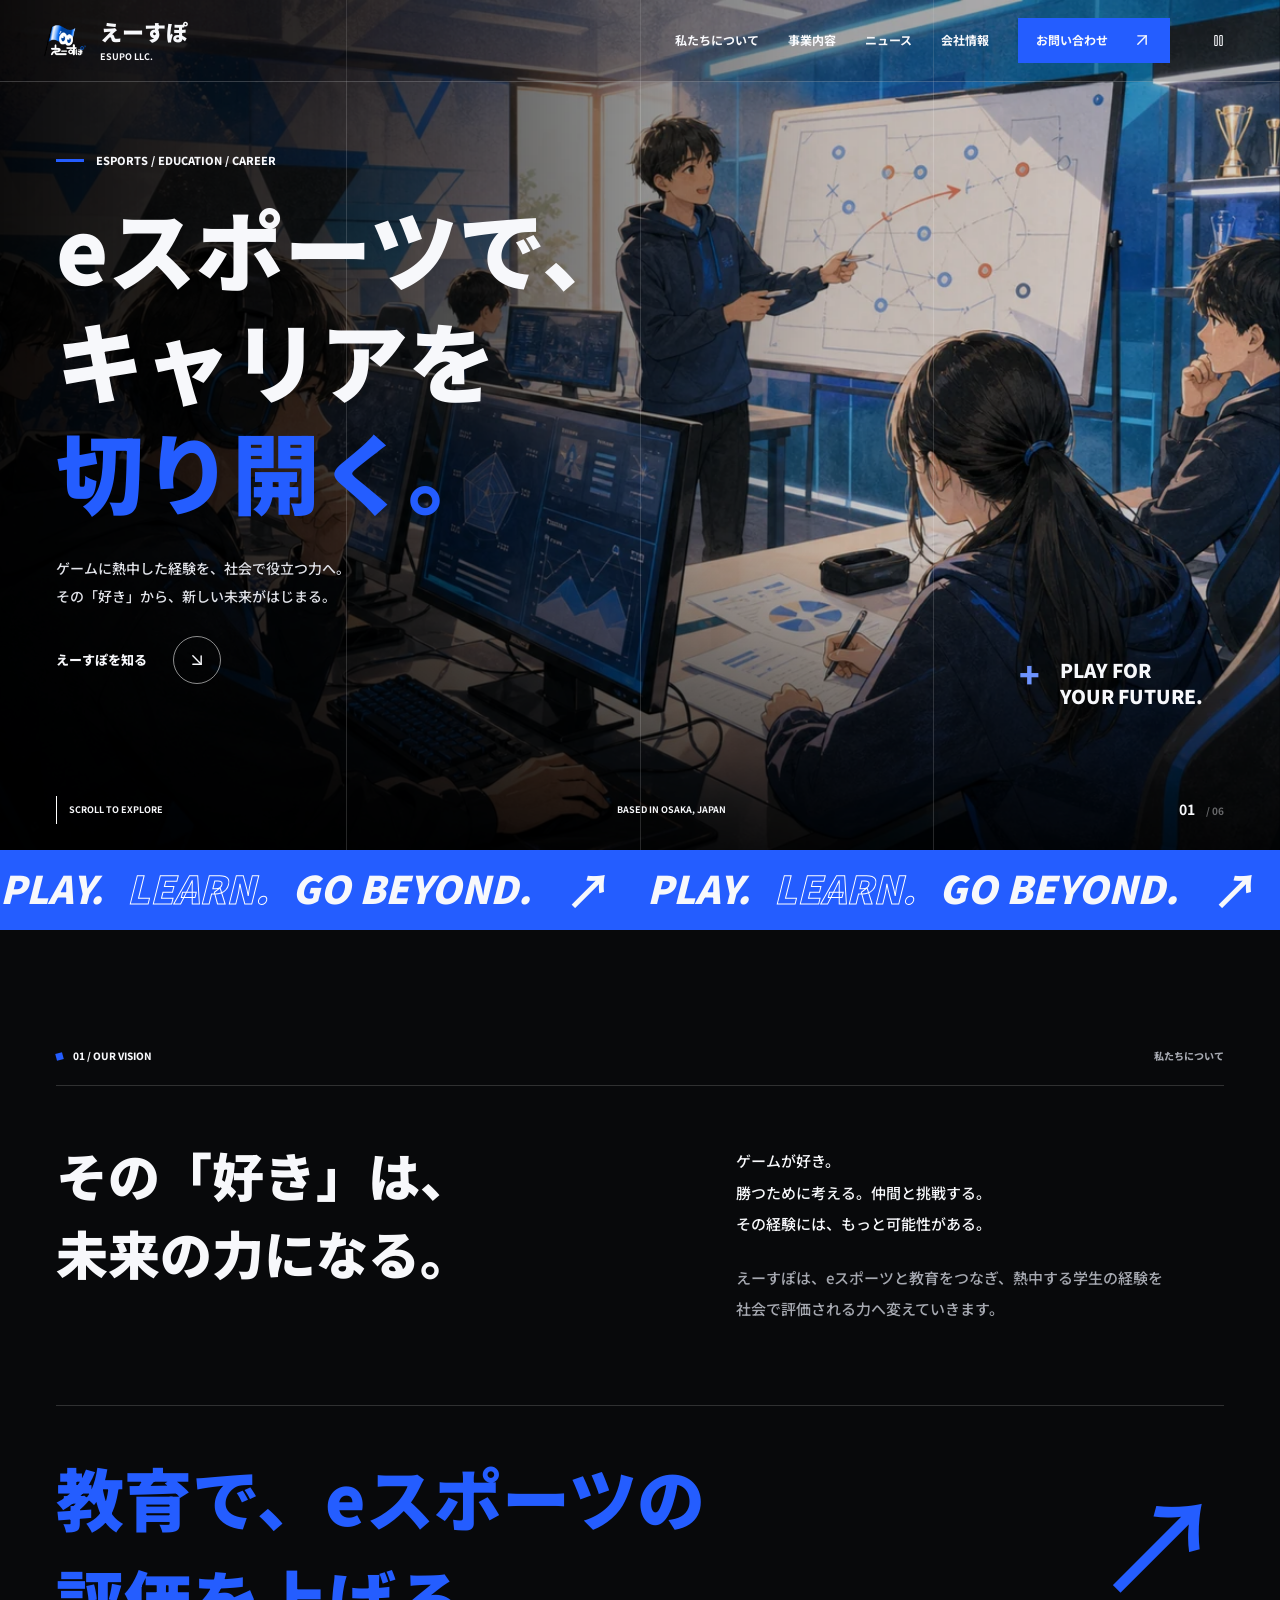
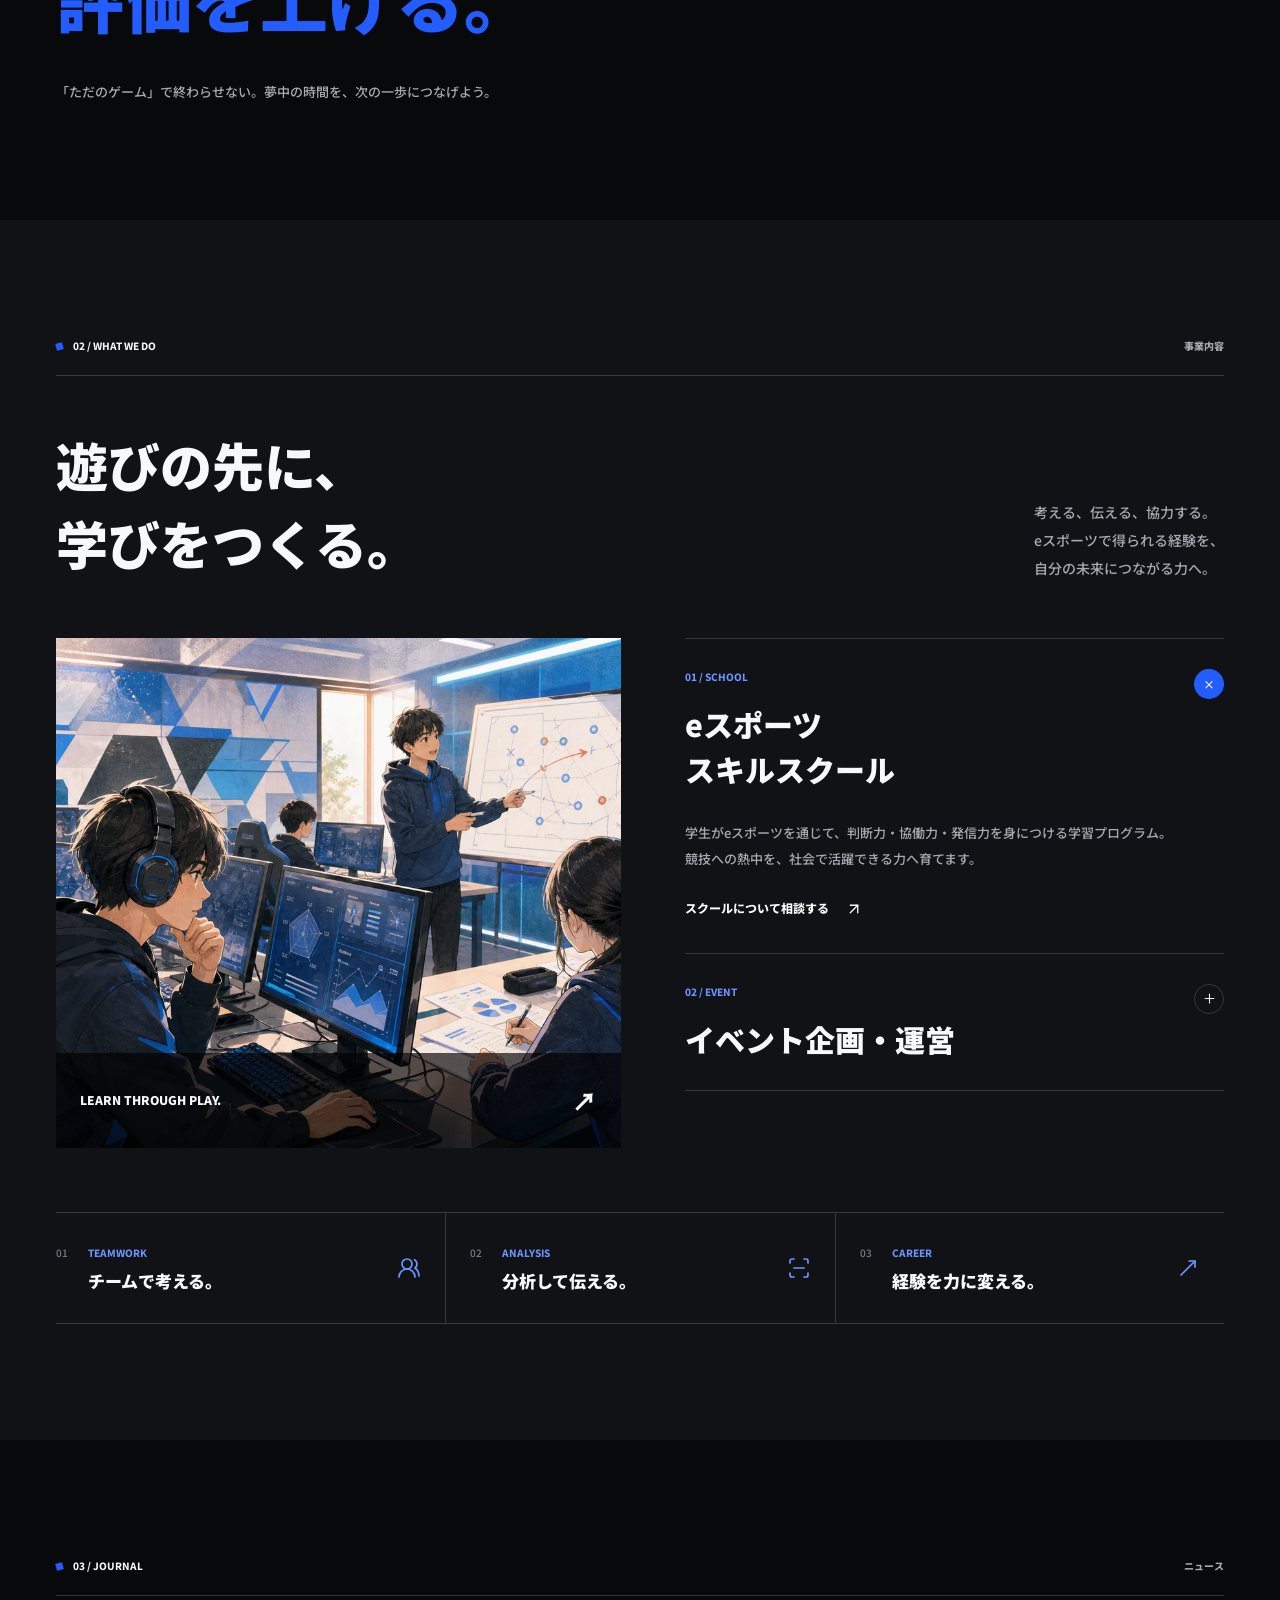
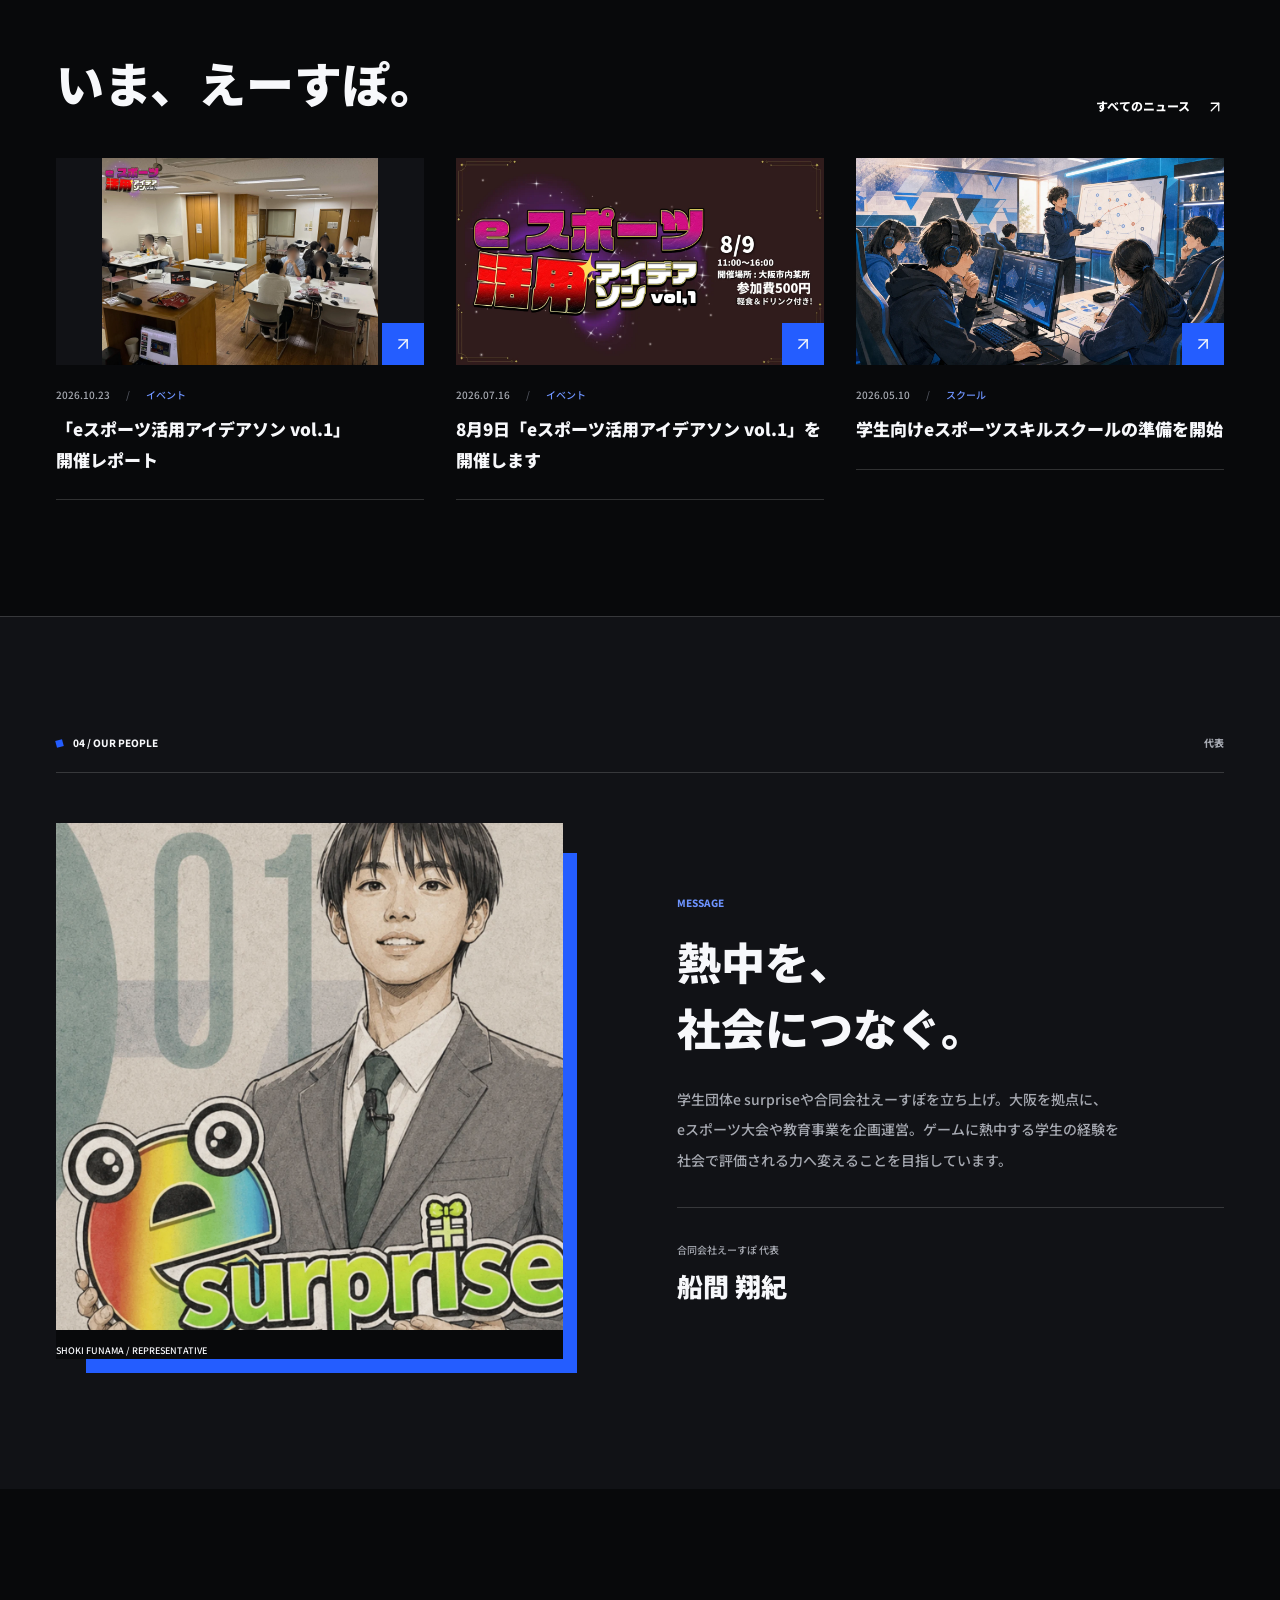
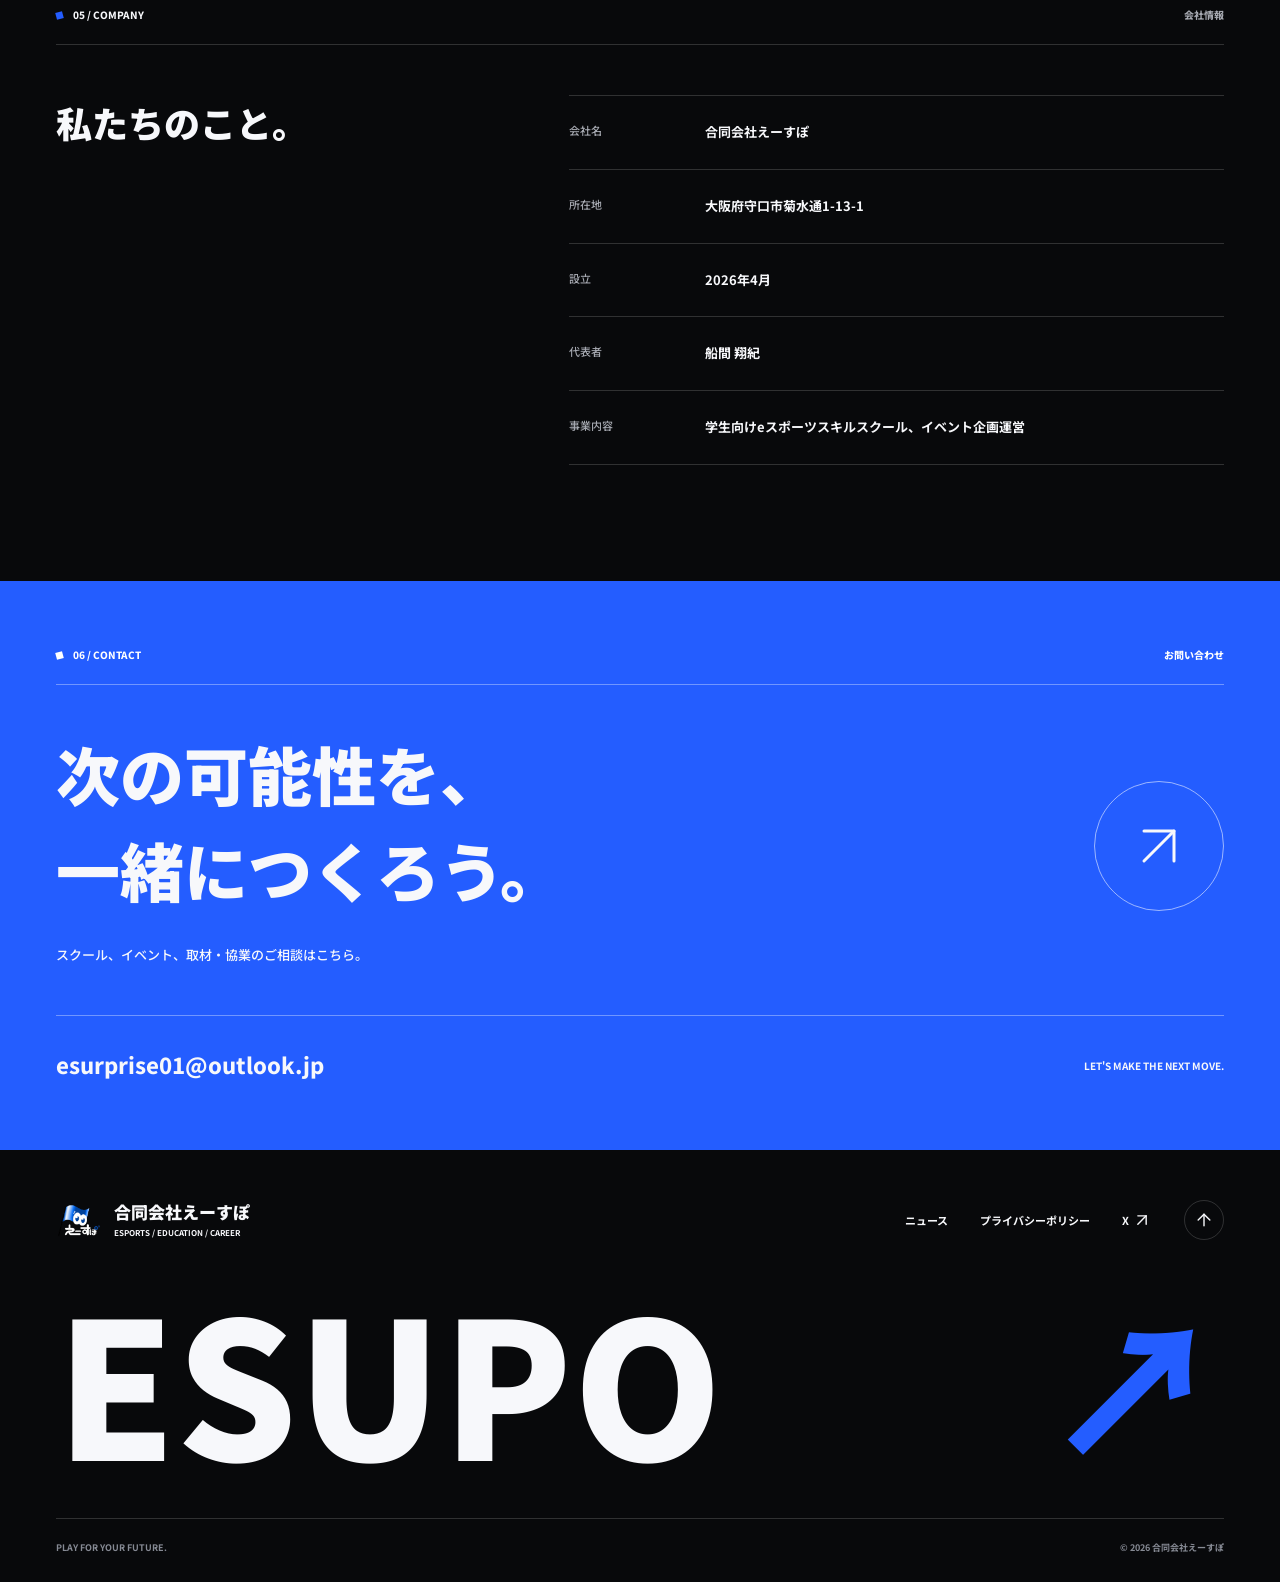
==== commit bf9aa744: "Add privacy policy and company copyright" ====
--- a/index.html
+++ b/index.html
@@ -156,7 +156,7 @@
       </section>
     </main>
 
-    <footer class="footer"><div class="wrap"><div class="footer-top"><a class="brand" href="#top"><img src="assets/logo.png" width="46" height="36" alt=""><span>合同会社えーすぽ<span class="brand-sub">ESPORTS / EDUCATION / CAREER</span></span></a><div class="footer-links"><a href="news.html">ニュース</a><a href="https://x.com/TokiAPEX" target="_blank" rel="noopener noreferrer">X<i data-lucide="arrow-up-right" aria-hidden="true"></i></a><a class="icon-button back-top" href="#top" aria-label="ページ先頭へ" title="ページ先頭へ"><i data-lucide="arrow-up" aria-hidden="true"></i></a></div></div><p class="footer-wordmark" aria-hidden="true">ESUPO<span>↗</span></p><div class="footer-bottom"><span>PLAY FOR YOUR FUTURE.</span><p>&copy; 2026 ESUPO LLC.</p></div></div></footer>
+    <footer class="footer"><div class="wrap"><div class="footer-top"><a class="brand" href="#top"><img src="assets/logo.png" width="46" height="36" alt=""><span>合同会社えーすぽ<span class="brand-sub">ESPORTS / EDUCATION / CAREER</span></span></a><div class="footer-links"><a href="news.html">ニュース</a><a href="privacy.html">プライバシーポリシー</a><a href="https://x.com/TokiAPEX" target="_blank" rel="noopener noreferrer">X<i data-lucide="arrow-up-right" aria-hidden="true"></i></a><a class="icon-button back-top" href="#top" aria-label="ページ先頭へ" title="ページ先頭へ"><i data-lucide="arrow-up" aria-hidden="true"></i></a></div></div><p class="footer-wordmark" aria-hidden="true">ESUPO<span>↗</span></p><div class="footer-bottom"><span>PLAY FOR YOUR FUTURE.</span><p>&copy; 2026 合同会社えーすぽ</p></div></div></footer>
 
     <dialog class="news-dialog" aria-labelledby="dialog-title"><div class="dialog-bar"><span>ESUPO JOURNAL</span><button type="button" class="icon-button dialog-close" aria-label="ニュースを閉じる" title="閉じる"><i data-lucide="x" aria-hidden="true"></i></button></div><div class="dialog-content"></div></dialog>
   </body>
--- a/styles.css
+++ b/styles.css
@@ -205,6 +205,18 @@
 .news-filters>button[aria-pressed="true"] { color: white; }.news-filters>button[aria-pressed="true"]::after { transform: none; }
 .archive-contact { padding: 42px 0; border-block: 1px solid var(--rule); }.archive-contact>.wrap { display: flex; justify-content: space-between; gap: 25px; align-items: center; }.archive-contact p { font-size: 20px; font-weight: 900; }
 .empty-news { padding: 40px 0; color: var(--muted); font-size: 14px; }
+.policy-page { padding-block: 130px 100px; }
+.policy-page .section-label { margin-bottom: 30px; }
+.policy-page h1 { font-size: 46px; line-height: 1.5; }
+.policy-intro { margin-top: 20px; color: var(--muted); font-size: 15px; }
+.policy-content { max-width: 820px; margin-top: 64px; }
+.policy-content section { padding: 28px 0; border-top: 1px solid var(--rule); }
+.policy-content h2 { margin-bottom: 14px; font-size: 20px; line-height: 1.6; }
+.policy-content p, .policy-content li { color: #c2c5cd; font-size: 15px; line-height: 2; }
+.policy-content p + p { margin-top: 12px; }
+.policy-content ul { padding-left: 1.4em; list-style: disc; }
+.policy-content a { color: #93b2ff; text-decoration: underline; text-underline-offset: 4px; overflow-wrap: anywhere; }
+.policy-date { color: var(--muted); font-size: 12px; }
 .motion-off *, .motion-off *::before, .motion-off *::after { animation: none !important; scroll-behavior: auto !important; transition-duration: .01ms !important; }
 .motion-off .hero-visual { transform: none; }.motion-off .hero-visual img { transform: none; }.motion-off .reveal { opacity: 1; transform: none; }
 @keyframes title-enter { from { transform: translateY(115%); } to { transform: translateY(0); } }
@@ -261,6 +273,13 @@
   .wrap { width: calc(100% - 32px); }.hero h1 { font-size: 39px; }.hero { min-height: 630px; }.hero-eyebrow { font-size: 7px; }.hero-content { padding-top: 123px; }.section-title { font-size: 28px; }.vision-statement p { font-size: 27px; }.statement-mark { font-size: 40px; }.contact-main h2 { font-size: 27px; }.contact-arrow { width: 36px; height: 36px; flex-basis: 36px; }.contact-bottom>a { font-size: 17px; }.footer-wordmark { font-size: 58px; }.footer-wordmark>span { font-size: 46px; }.footer-links { gap: 12px; }.news-filters { gap: 21px; }
 }
 @media (max-width:700px) {
+  .policy-page { padding-block: 100px 74px; }
+  .policy-page h1 { font-size: 27px; }
+  .policy-intro { font-size: 14px; }
+  .policy-content { margin-top: 40px; }
+  .policy-content section { padding-block: 24px; }
+  .policy-content h2 { font-size: 18px; }
+  .policy-content p, .policy-content li { font-size: 14px; }
   .hero-lead, .vision-description, .section-heading>p, .service-content,
   .representative-copy>p:not(.small-label), .dialog-copy>p { font-size: 14px; }
   .company-table>div { font-size: 13px; }
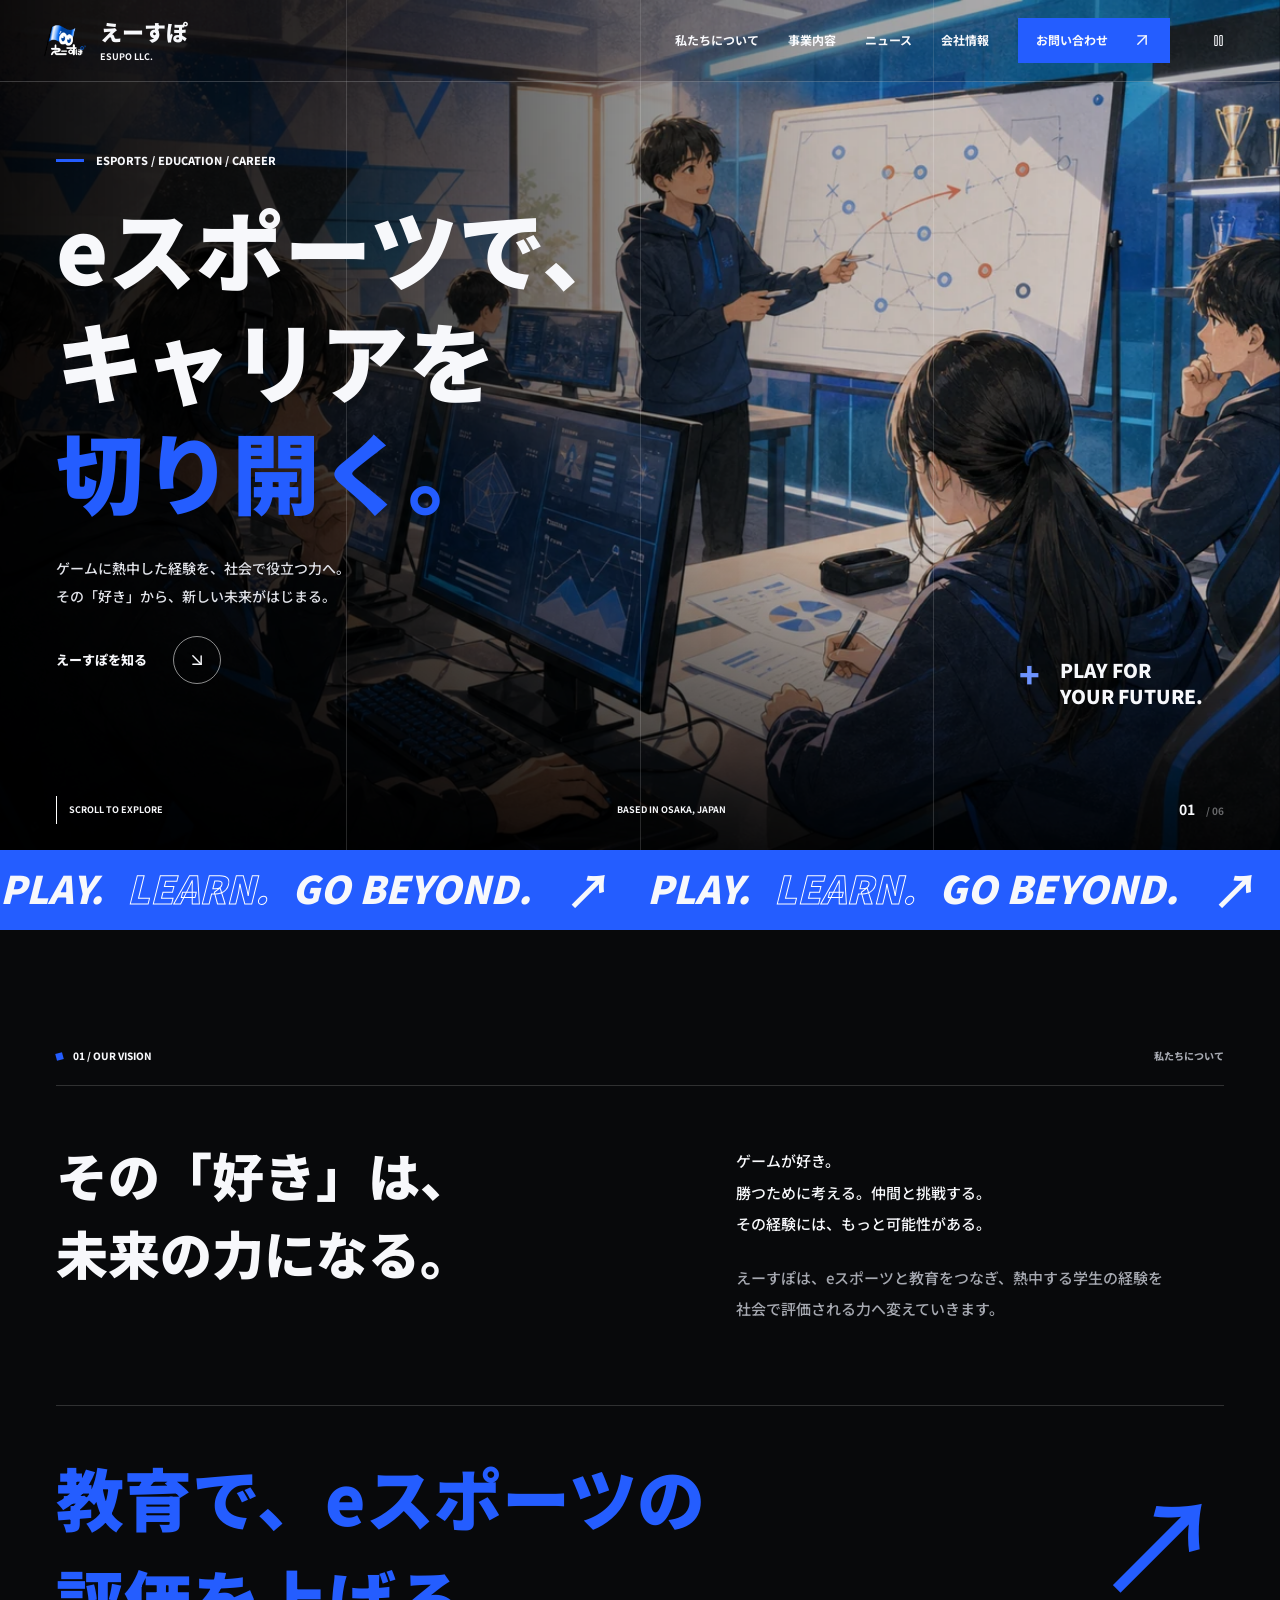
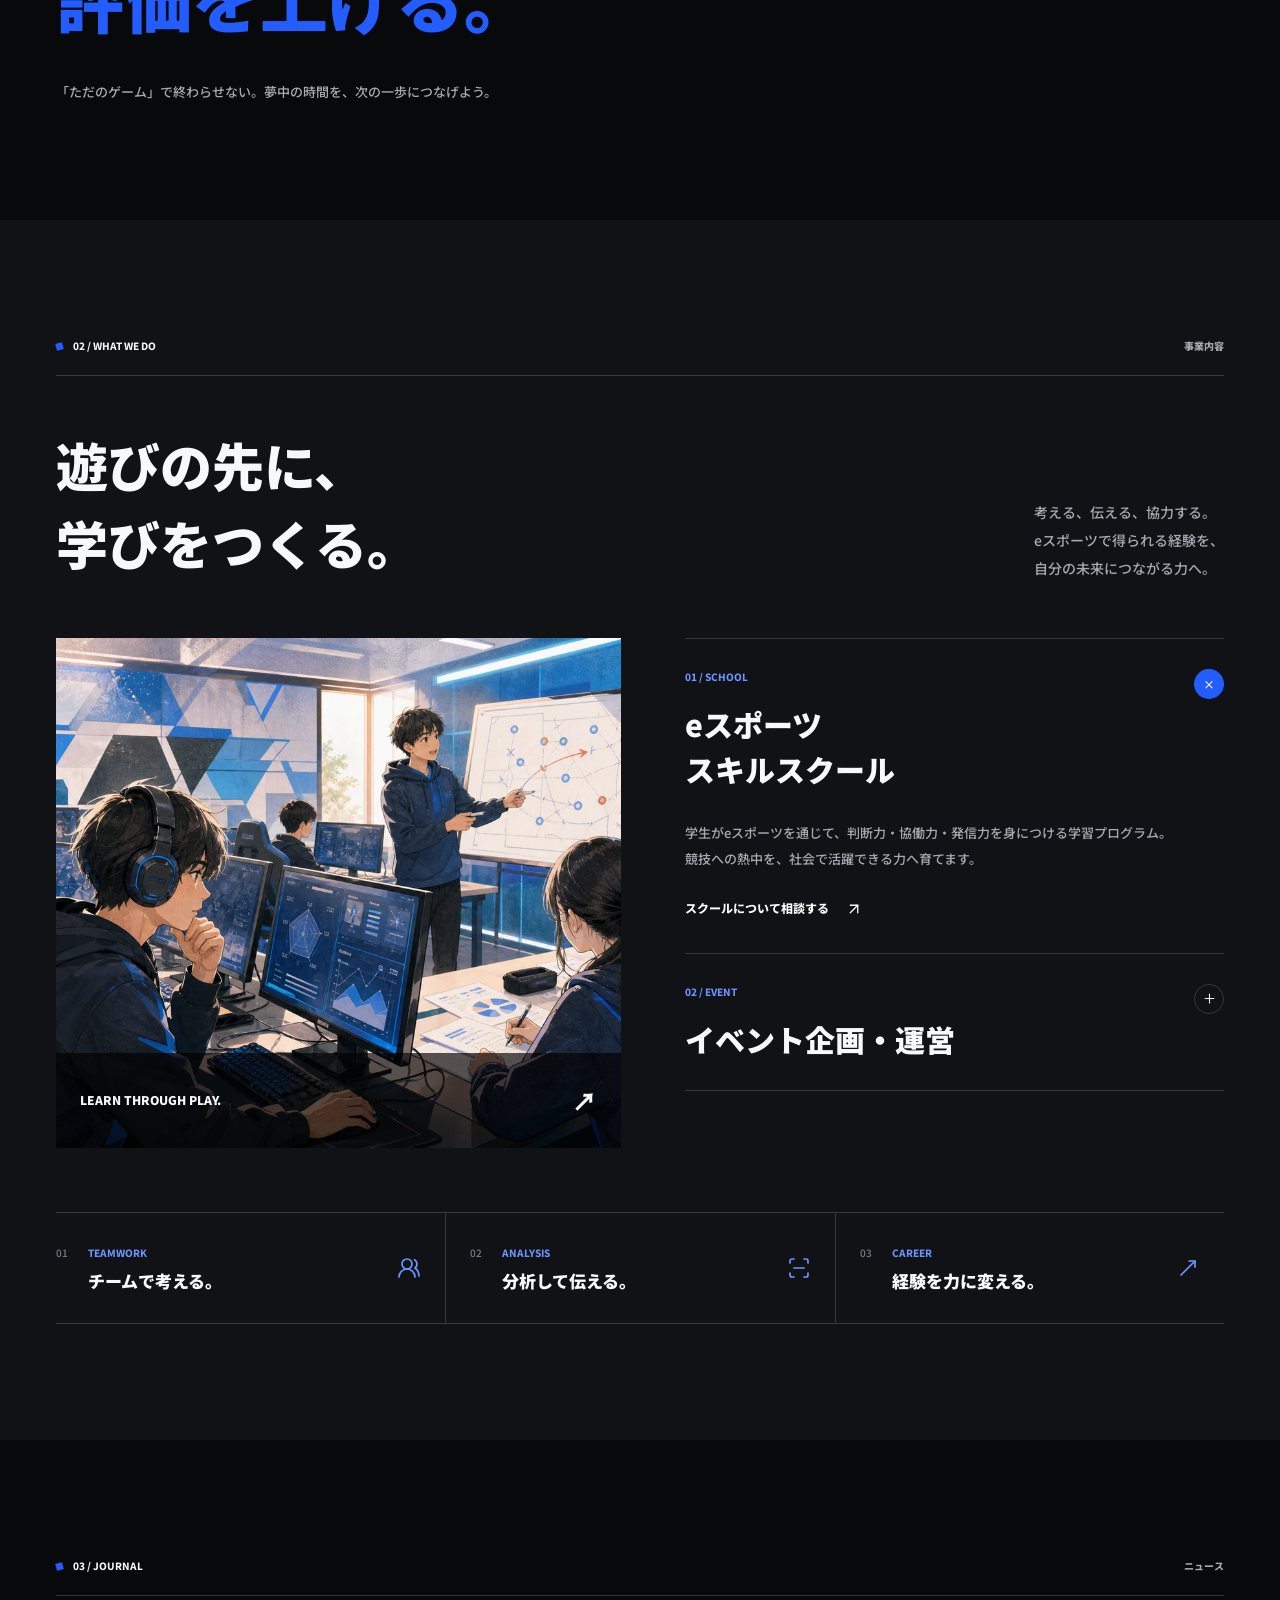
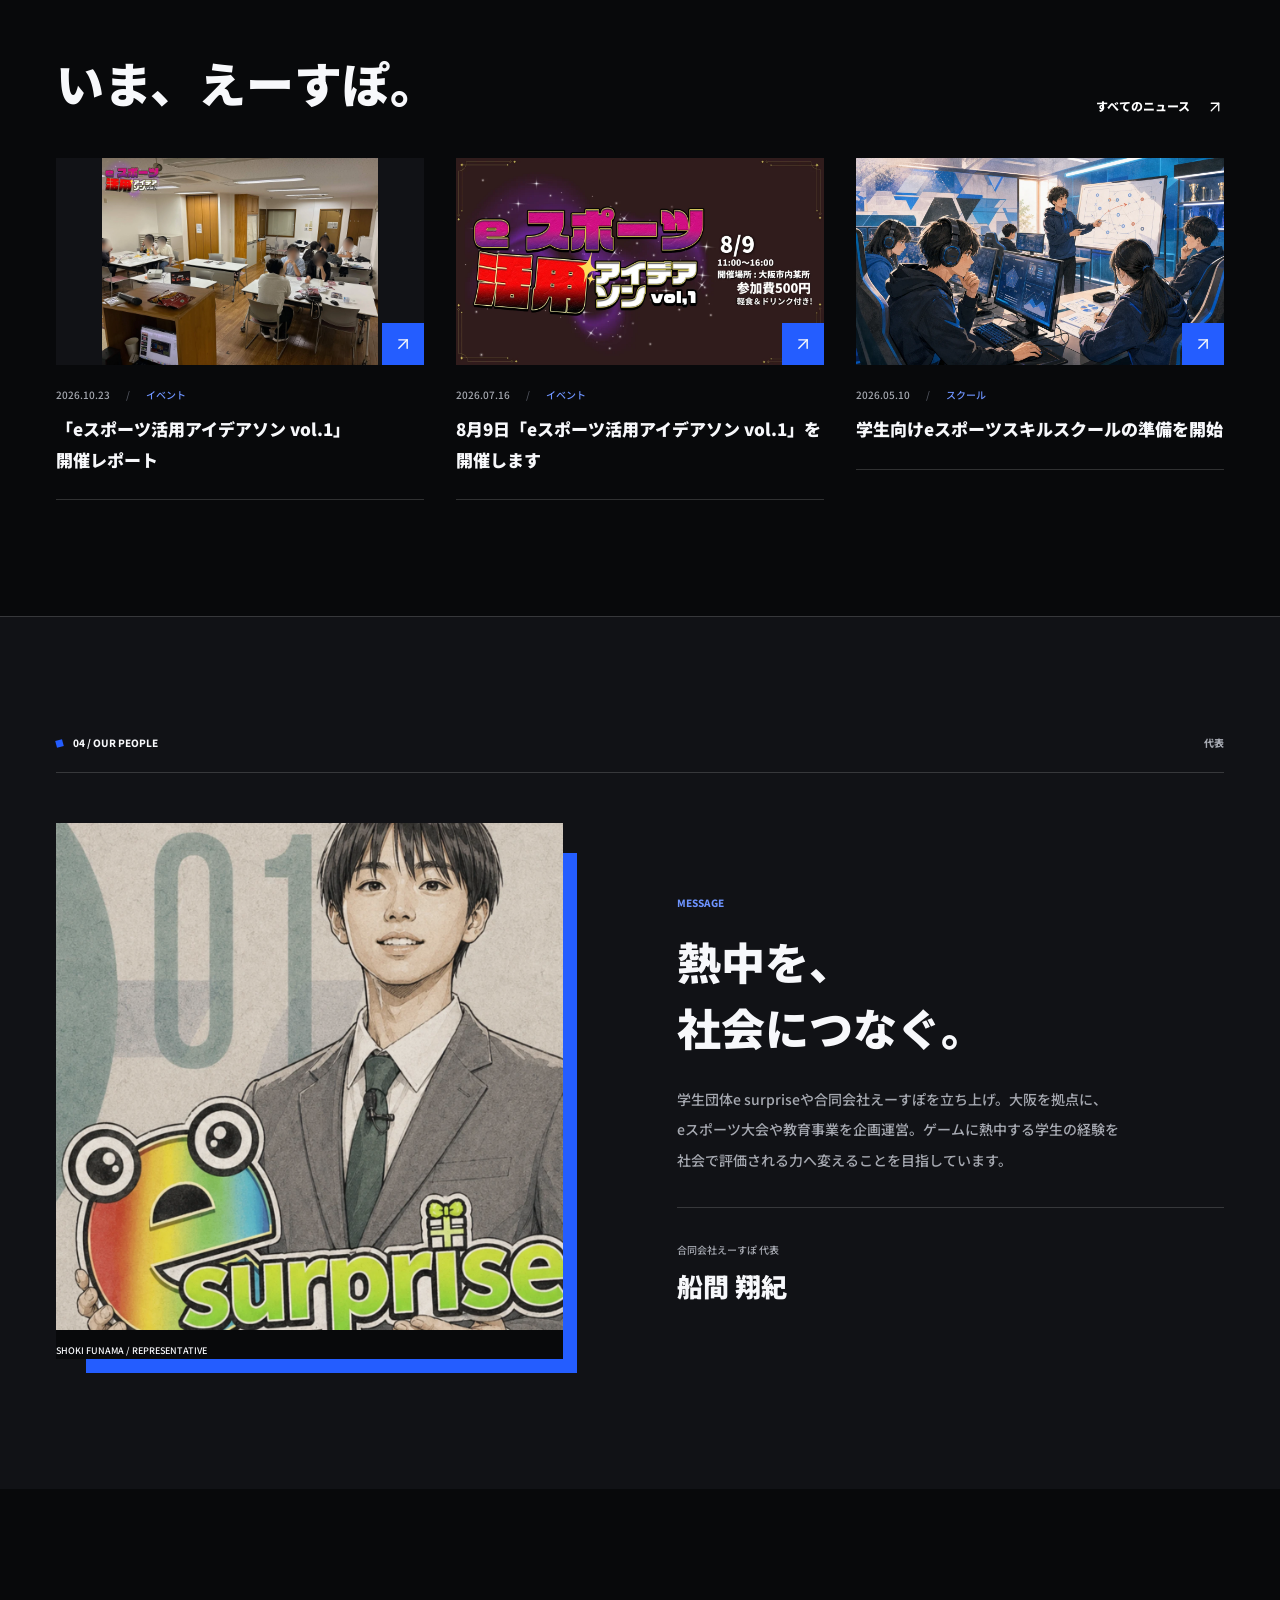
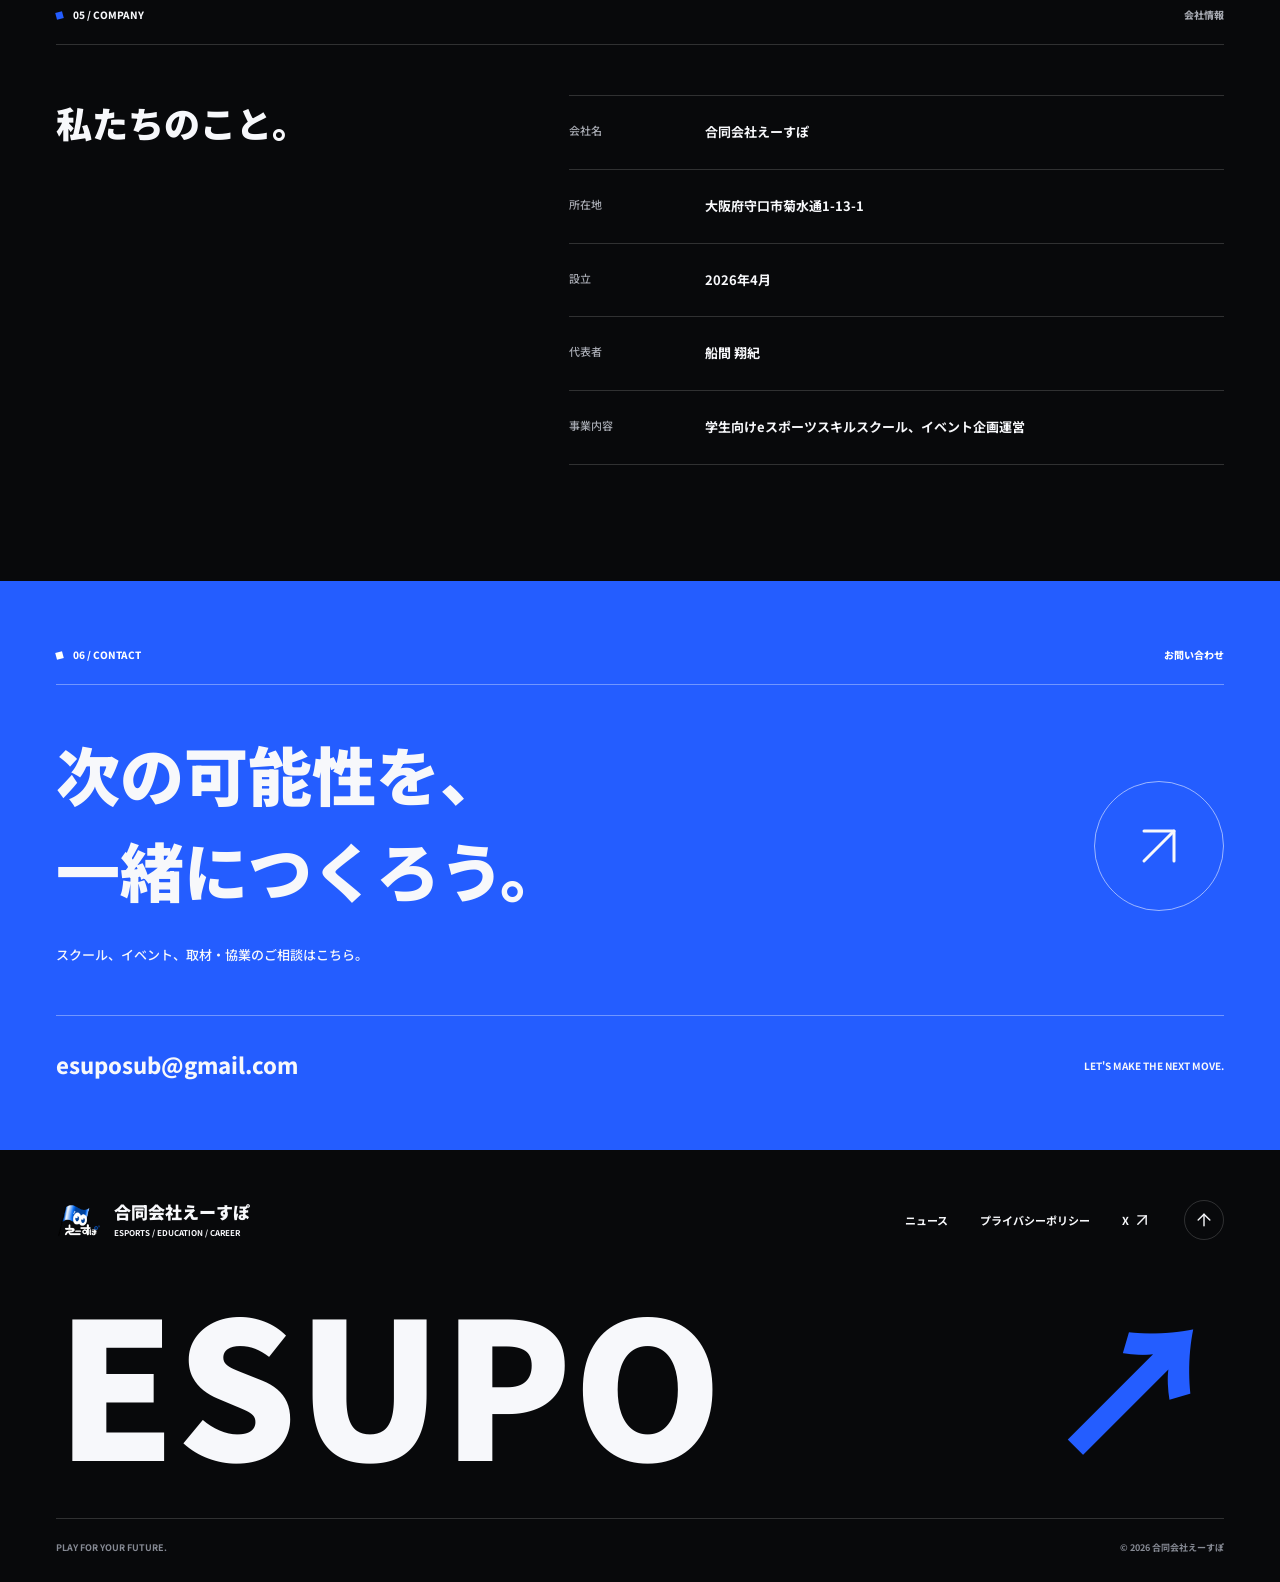
==== commit ad264810: "Update company contact email" ====
--- a/index.html
+++ b/index.html
@@ -39,7 +39,7 @@
           "streetAddress": "菊水通1-13-1",
           "addressCountry": "JP"
         },
-        "email": "esurprise01@outlook.jp",
+        "email": "esuposub@gmail.com",
         "sameAs": ["https://x.com/TokiAPEX"]
       }
     </script>
@@ -109,7 +109,7 @@
             <div class="service-list reveal">
               <details class="service" name="services" open data-image="assets/news-school.webp" data-caption="LEARN THROUGH PLAY." data-alt="チームで作戦を話し合い、eスポーツから学ぶ学生たちのイメージ">
                 <summary><span class="service-number">01 / SCHOOL</span><h3><span class="phrase">eスポーツ</span><br><span class="phrase">スキルスクール</span></h3><span class="service-toggle" aria-hidden="true"><i data-lucide="plus"></i></span></summary>
-                <div class="service-content"><p><span class="phrase">学生がeスポーツを通じて、</span><span class="phrase">判断力・協働力・発信力を身につける</span><span class="phrase">学習プログラム。</span><span class="phrase">競技への熱中を、</span><span class="phrase">社会で活躍できる力へ育てます。</span></p><a class="inline-link" href="mailto:esurprise01@outlook.jp?subject=eスポーツスキルスクールについて">スクールについて相談する<i data-lucide="arrow-up-right" aria-hidden="true"></i></a></div>
+                <div class="service-content"><p><span class="phrase">学生がeスポーツを通じて、</span><span class="phrase">判断力・協働力・発信力を身につける</span><span class="phrase">学習プログラム。</span><span class="phrase">競技への熱中を、</span><span class="phrase">社会で活躍できる力へ育てます。</span></p><a class="inline-link" href="mailto:esuposub@gmail.com?subject=eスポーツスキルスクールについて">スクールについて相談する<i data-lucide="arrow-up-right" aria-hidden="true"></i></a></div>
               </details>
               <details class="service" name="services" data-image="assets/news-company.webp" data-caption="CONNECT THROUGH ESPORTS." data-alt="eスポーツを通じて集まり、新しい挑戦を始める学生チームのイメージ">
                 <summary><span class="service-number">02 / EVENT</span><h3><span class="phrase">イベント</span><span class="phrase">企画・運営</span></h3><span class="service-toggle" aria-hidden="true"><i data-lucide="plus"></i></span></summary>
@@ -150,8 +150,8 @@
       <section class="contact section-pad" id="contact" aria-labelledby="contact-title">
         <div class="wrap">
           <p class="section-label reveal"><span>06 / CONTACT</span><span>お問い合わせ</span></p>
-          <a class="contact-main reveal" href="mailto:esurprise01@outlook.jp"><div><h2 id="contact-title"><span class="phrase">次の可能性を、</span><br><span class="phrase">一緒につくろう。</span></h2><p><span class="phrase">スクール、イベント、</span><span class="phrase">取材・協業のご相談はこちら。</span></p></div><span class="contact-arrow"><i data-lucide="arrow-up-right" aria-hidden="true"></i></span></a>
-          <div class="contact-bottom reveal"><a href="mailto:esurprise01@outlook.jp">esurprise01@outlook.jp</a><span>LET'S MAKE THE NEXT MOVE.</span></div>
+          <a class="contact-main reveal" href="mailto:esuposub@gmail.com"><div><h2 id="contact-title"><span class="phrase">次の可能性を、</span><br><span class="phrase">一緒につくろう。</span></h2><p><span class="phrase">スクール、イベント、</span><span class="phrase">取材・協業のご相談はこちら。</span></p></div><span class="contact-arrow"><i data-lucide="arrow-up-right" aria-hidden="true"></i></span></a>
+          <div class="contact-bottom reveal"><a href="mailto:esuposub@gmail.com">esuposub@gmail.com</a><span>LET'S MAKE THE NEXT MOVE.</span></div>
         </div>
       </section>
     </main>
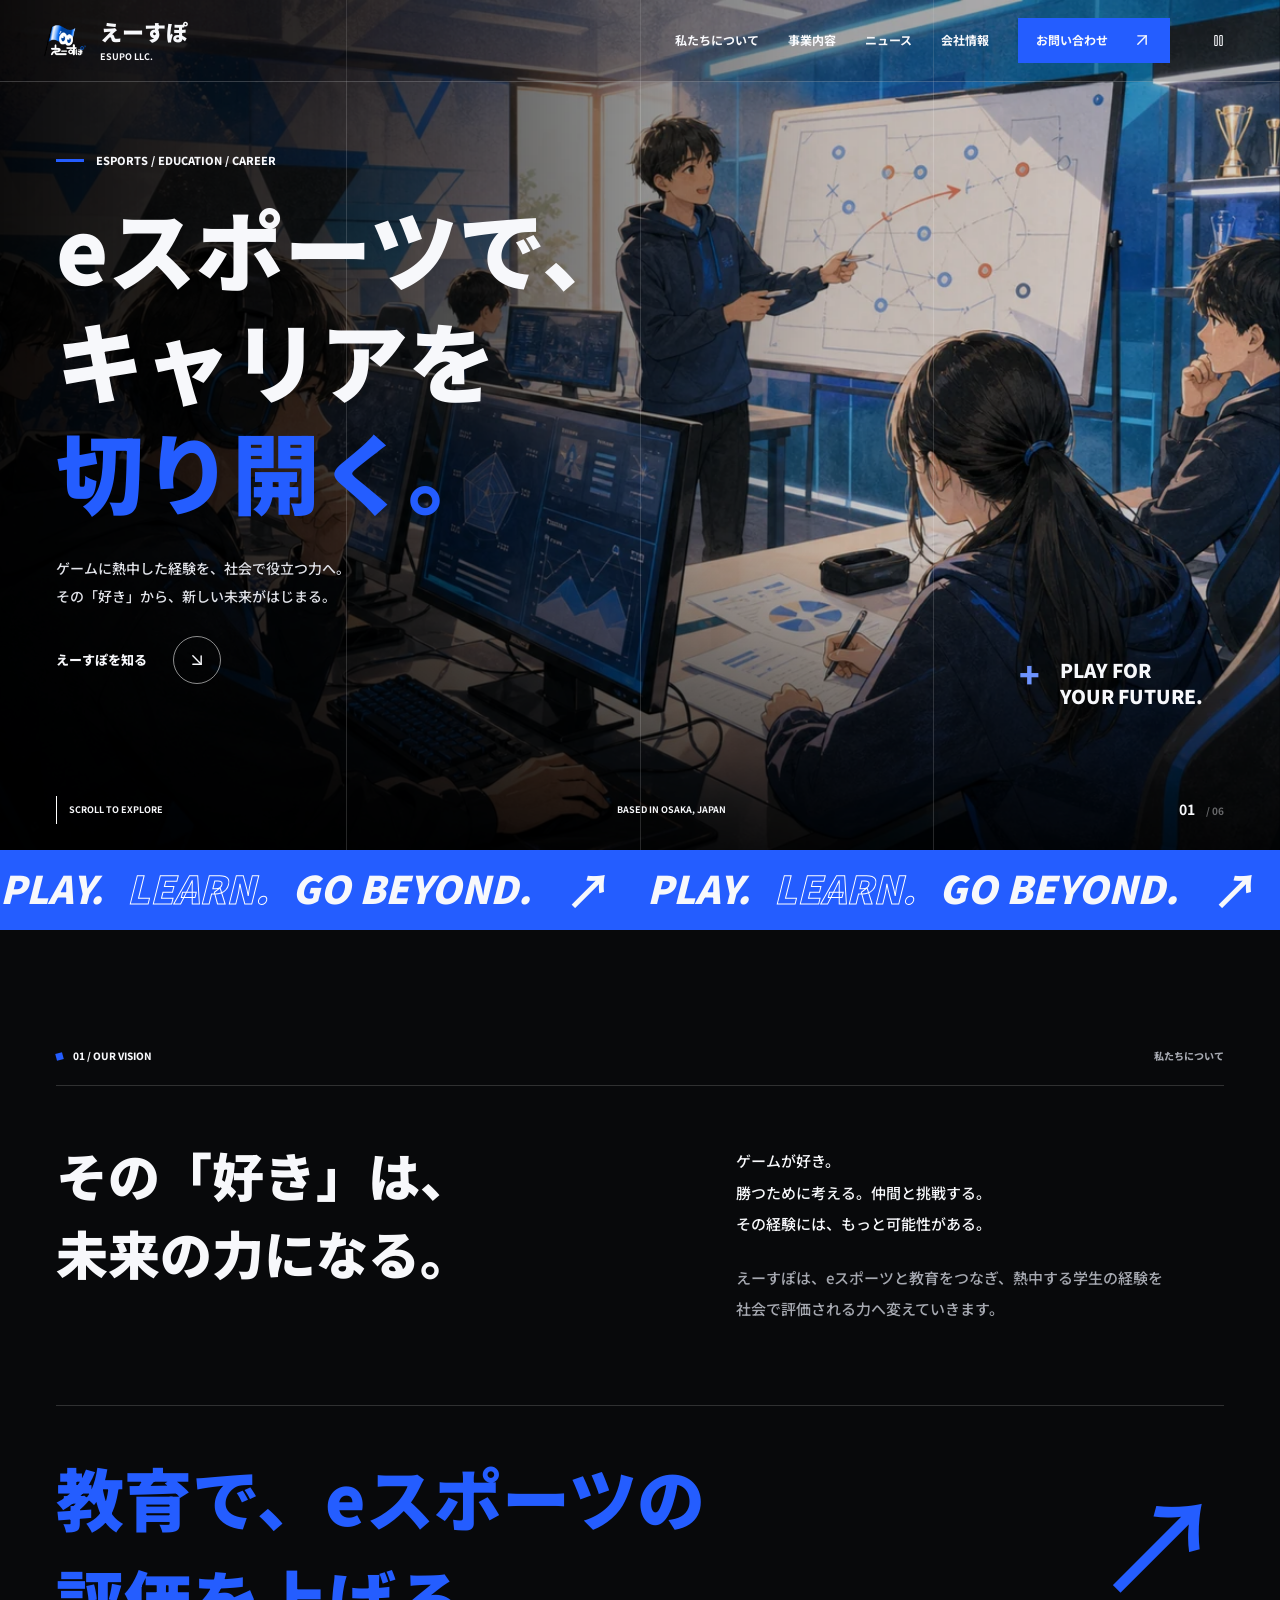
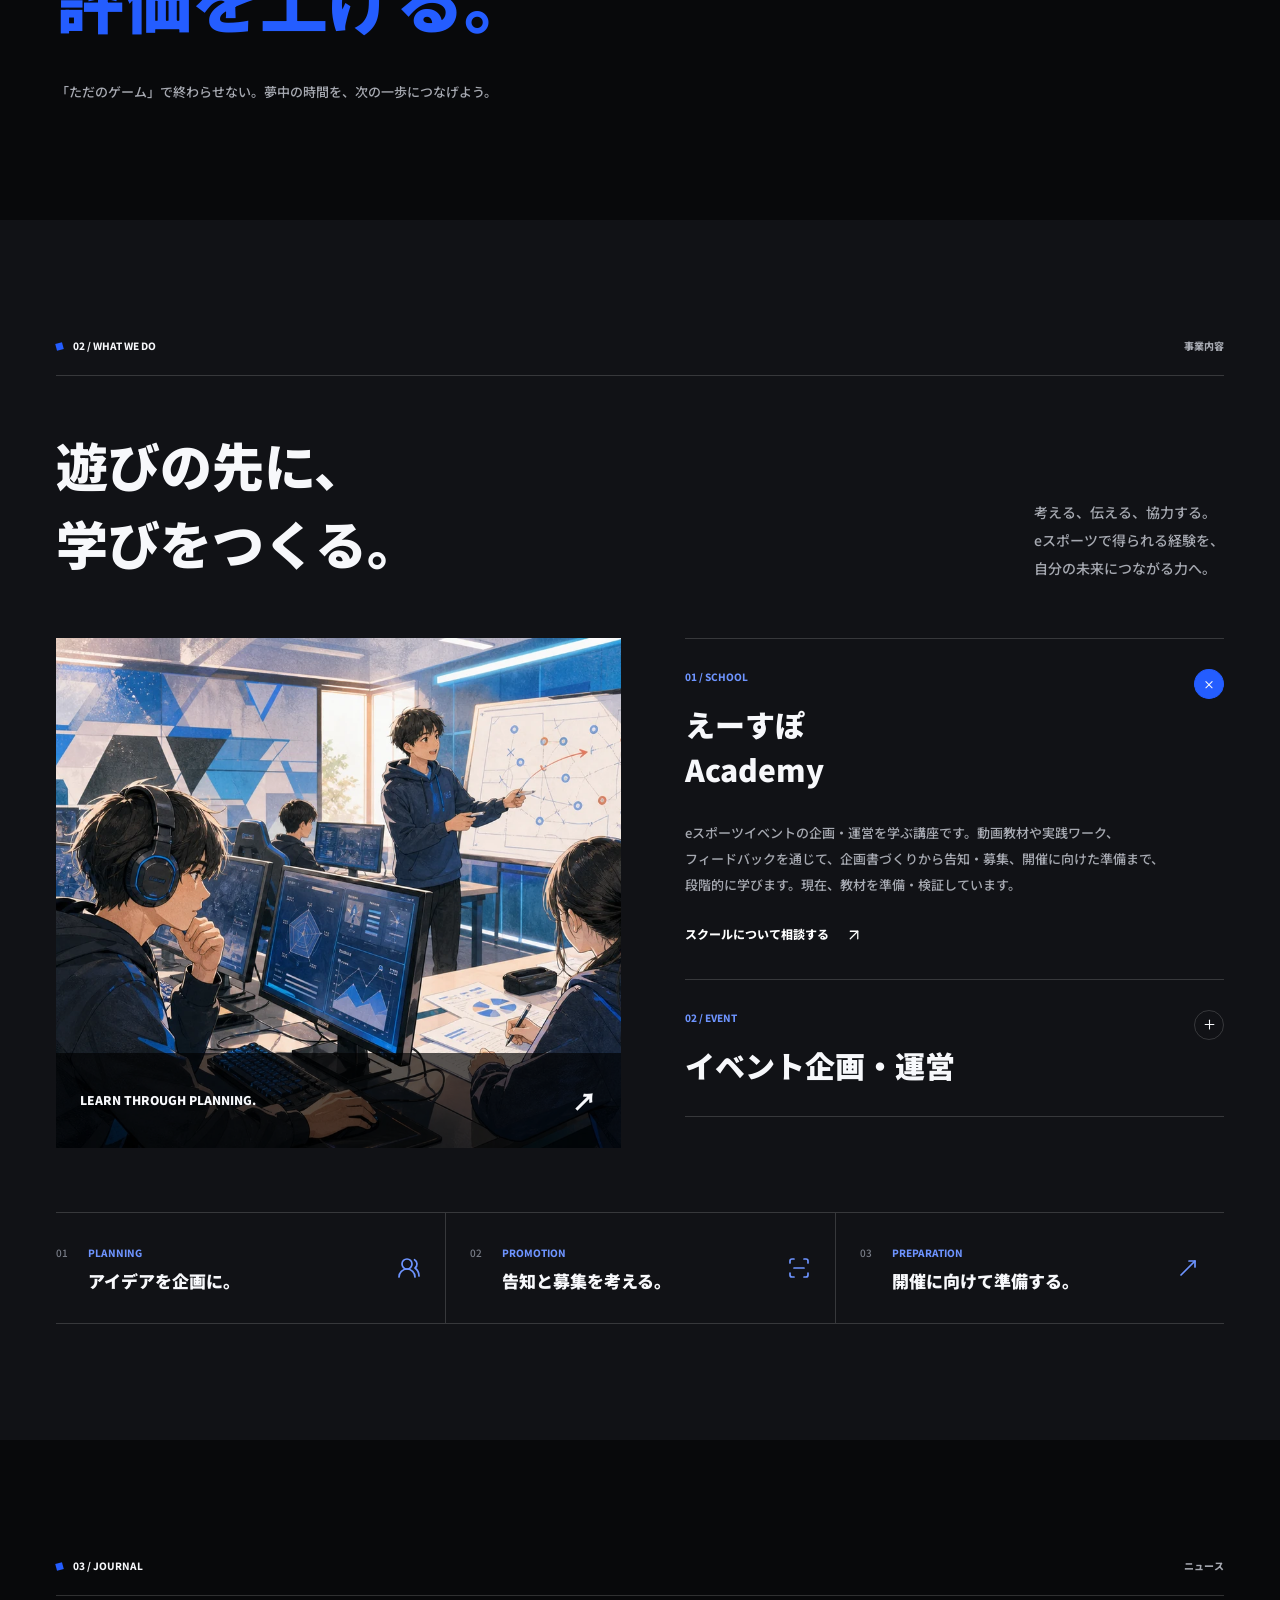
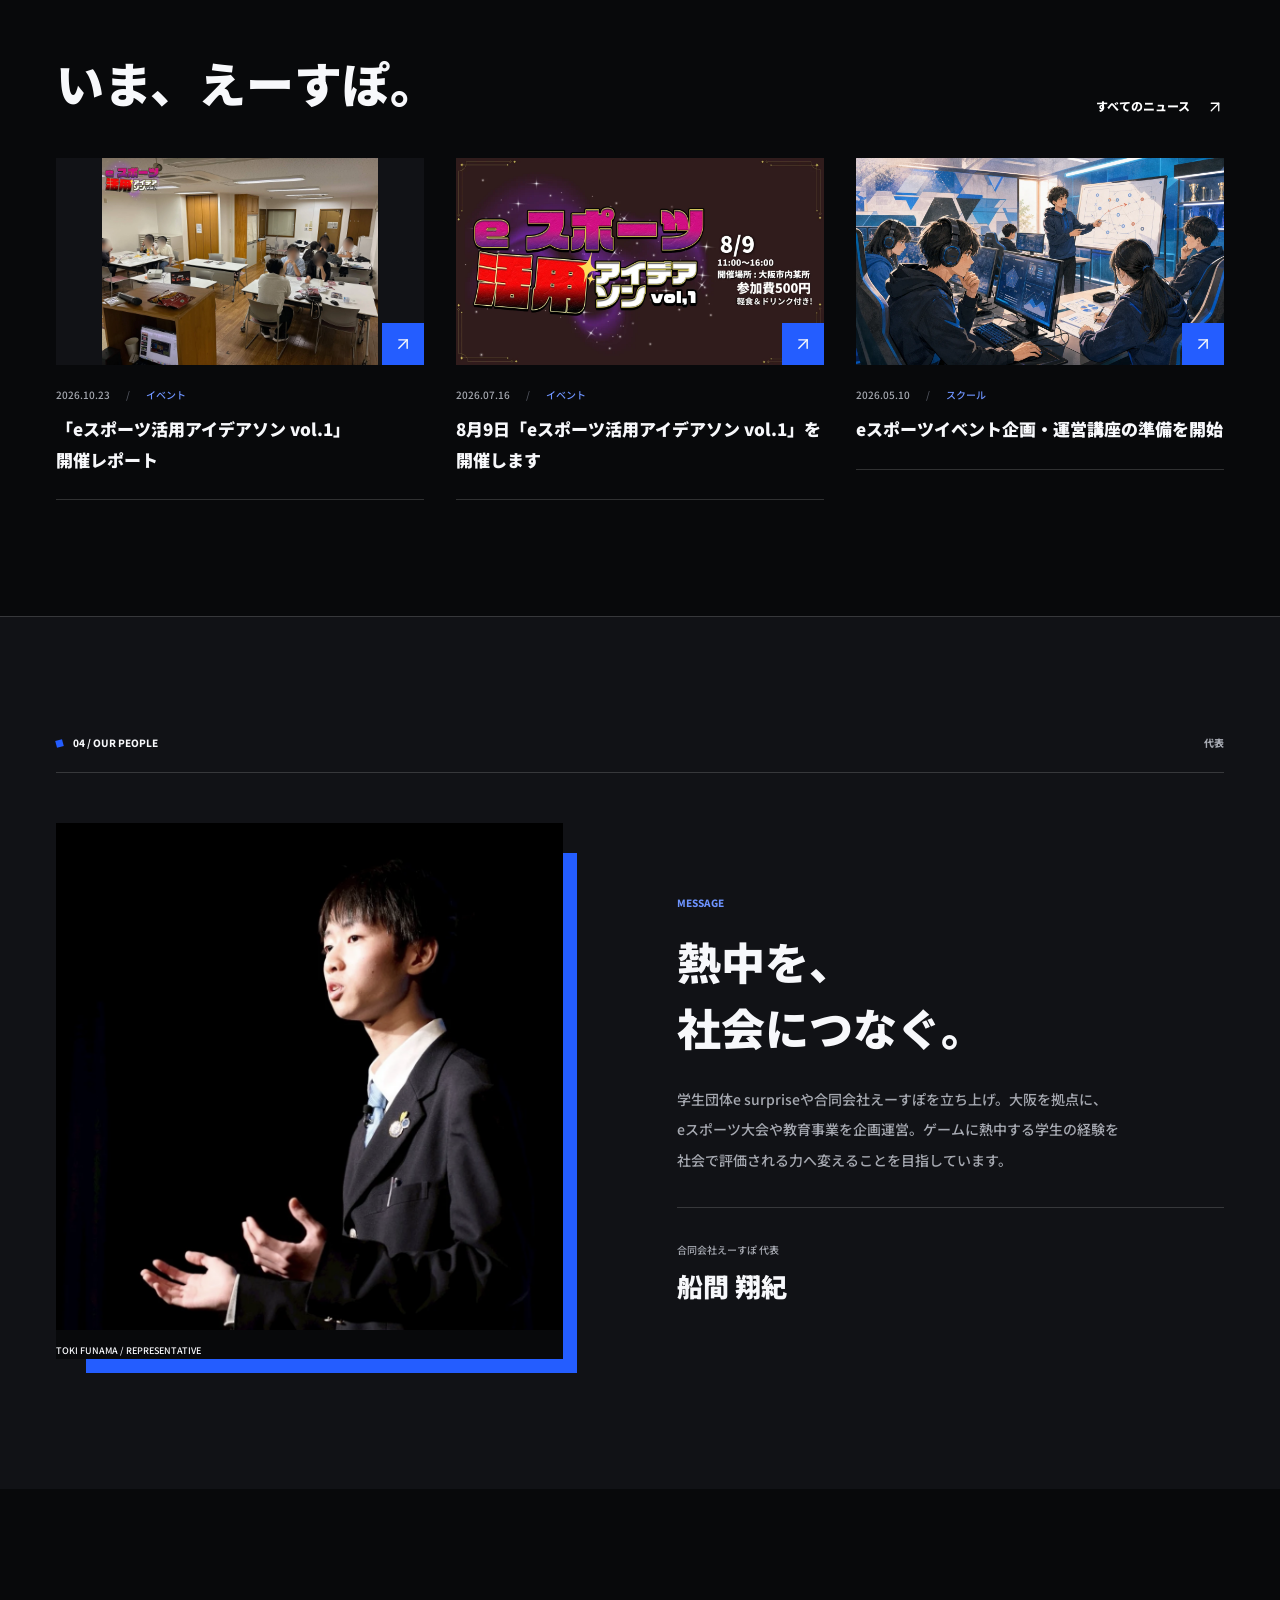
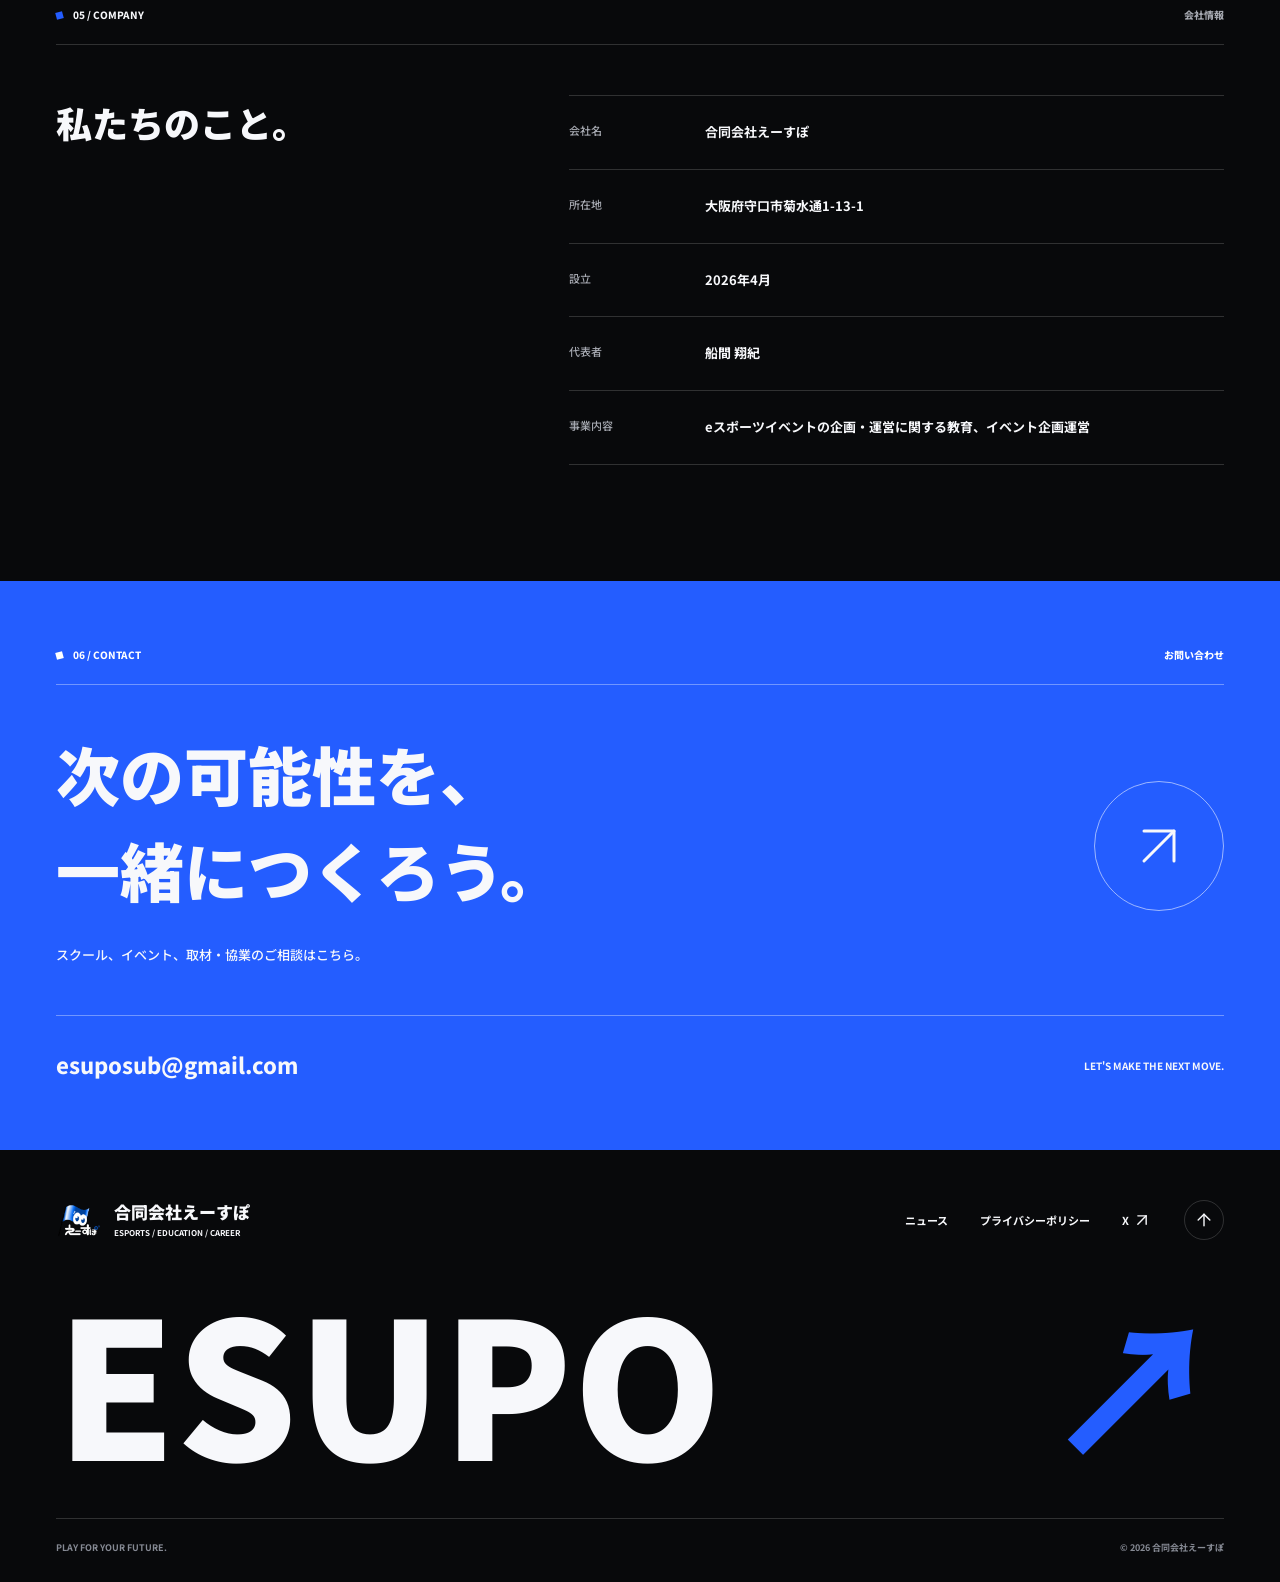
==== commit 0969f14e: "Correct academy description and update representative portrait" ====
--- a/index.html
+++ b/index.html
@@ -45,7 +45,7 @@
     </script>
     <script>document.documentElement.classList.add('js');</script>
     <script src="vendor/lucide.min.js" defer></script>
-    <script src="news-data.js?v=20261023" defer></script>
+    <script src="news-data.js?v=20261103" defer></script>
     <script src="script.js?v=20261023" defer></script>
   </head>
   <body>
@@ -105,11 +105,11 @@
           <p class="section-label reveal"><span>02 / WHAT WE DO</span><span>事業内容</span></p>
           <div class="section-heading reveal"><h2 class="section-title" id="business-title"><span class="phrase">遊びの先に、</span><br><span class="phrase">学びをつくる。</span></h2><p><span class="phrase">考える、伝える、協力する。</span><br><span class="phrase">eスポーツで得られる経験を、</span><br><span class="phrase">自分の未来につながる力へ。</span></p></div>
           <div class="business-layout">
-            <figure class="business-photo reveal"><img data-business-image src="assets/news-school.webp" alt="チームで作戦を話し合い、eスポーツから学ぶ学生たちのイメージ" width="1400" height="788" loading="lazy"><figcaption><span data-business-caption>LEARN THROUGH PLAY.</span><span aria-hidden="true">↗</span></figcaption></figure>
+            <figure class="business-photo reveal"><img data-business-image src="assets/news-school.webp" alt="話し合いながら学ぶ学生たちのイメージ" width="1400" height="788" loading="lazy"><figcaption><span data-business-caption>LEARN THROUGH PLANNING.</span><span aria-hidden="true">↗</span></figcaption></figure>
             <div class="service-list reveal">
-              <details class="service" name="services" open data-image="assets/news-school.webp" data-caption="LEARN THROUGH PLAY." data-alt="チームで作戦を話し合い、eスポーツから学ぶ学生たちのイメージ">
-                <summary><span class="service-number">01 / SCHOOL</span><h3><span class="phrase">eスポーツ</span><br><span class="phrase">スキルスクール</span></h3><span class="service-toggle" aria-hidden="true"><i data-lucide="plus"></i></span></summary>
-                <div class="service-content"><p><span class="phrase">学生がeスポーツを通じて、</span><span class="phrase">判断力・協働力・発信力を身につける</span><span class="phrase">学習プログラム。</span><span class="phrase">競技への熱中を、</span><span class="phrase">社会で活躍できる力へ育てます。</span></p><a class="inline-link" href="mailto:esuposub@gmail.com?subject=eスポーツスキルスクールについて">スクールについて相談する<i data-lucide="arrow-up-right" aria-hidden="true"></i></a></div>
+              <details class="service" name="services" open data-image="assets/news-school.webp" data-caption="LEARN THROUGH PLANNING." data-alt="話し合いながら学ぶ学生たちのイメージ">
+                <summary><span class="service-number">01 / SCHOOL</span><h3><span class="phrase">えーすぽ</span><br><span class="phrase">Academy</span></h3><span class="service-toggle" aria-hidden="true"><i data-lucide="plus"></i></span></summary>
+                <div class="service-content"><p><span class="phrase">eスポーツイベントの</span><span class="phrase">企画・運営を学ぶ講座です。</span><span class="phrase">動画教材や実践ワーク、</span><span class="phrase">フィードバックを通じて、</span><span class="phrase">企画書づくりから告知・募集、</span><span class="phrase">開催に向けた準備まで、</span><span class="phrase">段階的に学びます。</span><span class="phrase">現在、教材を準備・検証しています。</span></p><a class="inline-link" href="mailto:esuposub@gmail.com?subject=えーすぽAcademyについて">スクールについて相談する<i data-lucide="arrow-up-right" aria-hidden="true"></i></a></div>
               </details>
               <details class="service" name="services" data-image="assets/news-company.webp" data-caption="CONNECT THROUGH ESPORTS." data-alt="eスポーツを通じて集まり、新しい挑戦を始める学生チームのイメージ">
                 <summary><span class="service-number">02 / EVENT</span><h3><span class="phrase">イベント</span><span class="phrase">企画・運営</span></h3><span class="service-toggle" aria-hidden="true"><i data-lucide="plus"></i></span></summary>
@@ -117,7 +117,7 @@
               </details>
             </div>
           </div>
-          <ol class="skills" aria-label="eスポーツを通して育てる力"><li class="reveal"><span class="skill-no">01</span><div><span class="skill-en">TEAMWORK</span><h3>チームで考える。</h3></div><i data-lucide="users-round" aria-hidden="true"></i></li><li class="reveal"><span class="skill-no">02</span><div><span class="skill-en">ANALYSIS</span><h3>分析して伝える。</h3></div><i data-lucide="scan-line" aria-hidden="true"></i></li><li class="reveal"><span class="skill-no">03</span><div><span class="skill-en">CAREER</span><h3>経験を力に変える。</h3></div><i data-lucide="move-up-right" aria-hidden="true"></i></li></ol>
+          <ol class="skills" aria-label="Academyで取り組むこと"><li class="reveal"><span class="skill-no">01</span><div><span class="skill-en">PLANNING</span><h3>アイデアを企画に。</h3></div><i data-lucide="users-round" aria-hidden="true"></i></li><li class="reveal"><span class="skill-no">02</span><div><span class="skill-en">PROMOTION</span><h3>告知と募集を考える。</h3></div><i data-lucide="scan-line" aria-hidden="true"></i></li><li class="reveal"><span class="skill-no">03</span><div><span class="skill-en">PREPARATION</span><h3>開催に向けて準備する。</h3></div><i data-lucide="move-up-right" aria-hidden="true"></i></li></ol>
         </div>
       </section>
 
@@ -134,7 +134,7 @@
         <div class="wrap">
           <p class="section-label reveal"><span>04 / OUR PEOPLE</span><span>代表</span></p>
           <div class="representative-layout">
-            <figure class="representative-photo reveal"><img src="assets/representative.webp" alt="合同会社えーすぽ代表 船間翔紀" width="1200" height="1200" loading="lazy"><figcaption>SHOKI FUNAMA / REPRESENTATIVE</figcaption></figure>
+            <figure class="representative-photo reveal"><img src="assets/representative-toki.webp" alt="合同会社えーすぽ代表 船間翔紀" width="1920" height="1080" loading="lazy"><figcaption>TOKI FUNAMA / REPRESENTATIVE</figcaption></figure>
             <div class="representative-copy reveal"><p class="small-label">MESSAGE</p><h2 class="section-title" id="representative-title"><span class="phrase">熱中を、</span><br><span class="phrase">社会につなぐ。</span></h2><p><span class="phrase">学生団体e surpriseや</span><span class="phrase">合同会社えーすぽを立ち上げ。</span><span class="phrase">大阪を拠点に、</span><span class="phrase">eスポーツ大会や教育事業を企画運営。</span><span class="phrase">ゲームに熱中する学生の経験を</span><span class="phrase">社会で評価される力へ変えることを</span><span class="phrase">目指しています。</span></p><div class="representative-name"><span>合同会社えーすぽ 代表</span><h3>船間 翔紀</h3></div></div>
           </div>
         </div>
@@ -143,7 +143,7 @@
       <section class="company section-pad" id="company" aria-labelledby="company-title">
         <div class="wrap">
           <p class="section-label reveal"><span>05 / COMPANY</span><span>会社情報</span></p>
-          <div class="company-layout"><h2 class="section-title reveal" id="company-title">私たちのこと。</h2><dl class="company-table reveal"><div><dt>会社名</dt><dd>合同会社えーすぽ</dd></div><div><dt>所在地</dt><dd><span class="phrase">大阪府守口市</span><span class="phrase">菊水通1-13-1</span></dd></div><div><dt>設立</dt><dd>2026年4月</dd></div><div><dt>代表者</dt><dd>船間 翔紀</dd></div><div><dt>事業内容</dt><dd><span class="phrase">学生向けeスポーツ</span><span class="phrase">スキルスクール、</span><span class="phrase">イベント企画運営</span></dd></div></dl></div>
+          <div class="company-layout"><h2 class="section-title reveal" id="company-title">私たちのこと。</h2><dl class="company-table reveal"><div><dt>会社名</dt><dd>合同会社えーすぽ</dd></div><div><dt>所在地</dt><dd><span class="phrase">大阪府守口市</span><span class="phrase">菊水通1-13-1</span></dd></div><div><dt>設立</dt><dd>2026年4月</dd></div><div><dt>代表者</dt><dd>船間 翔紀</dd></div><div><dt>事業内容</dt><dd><span class="phrase">eスポーツイベントの</span><span class="phrase">企画・運営に関する教育、</span><span class="phrase">イベント企画運営</span></dd></div></dl></div>
         </div>
       </section>
 
